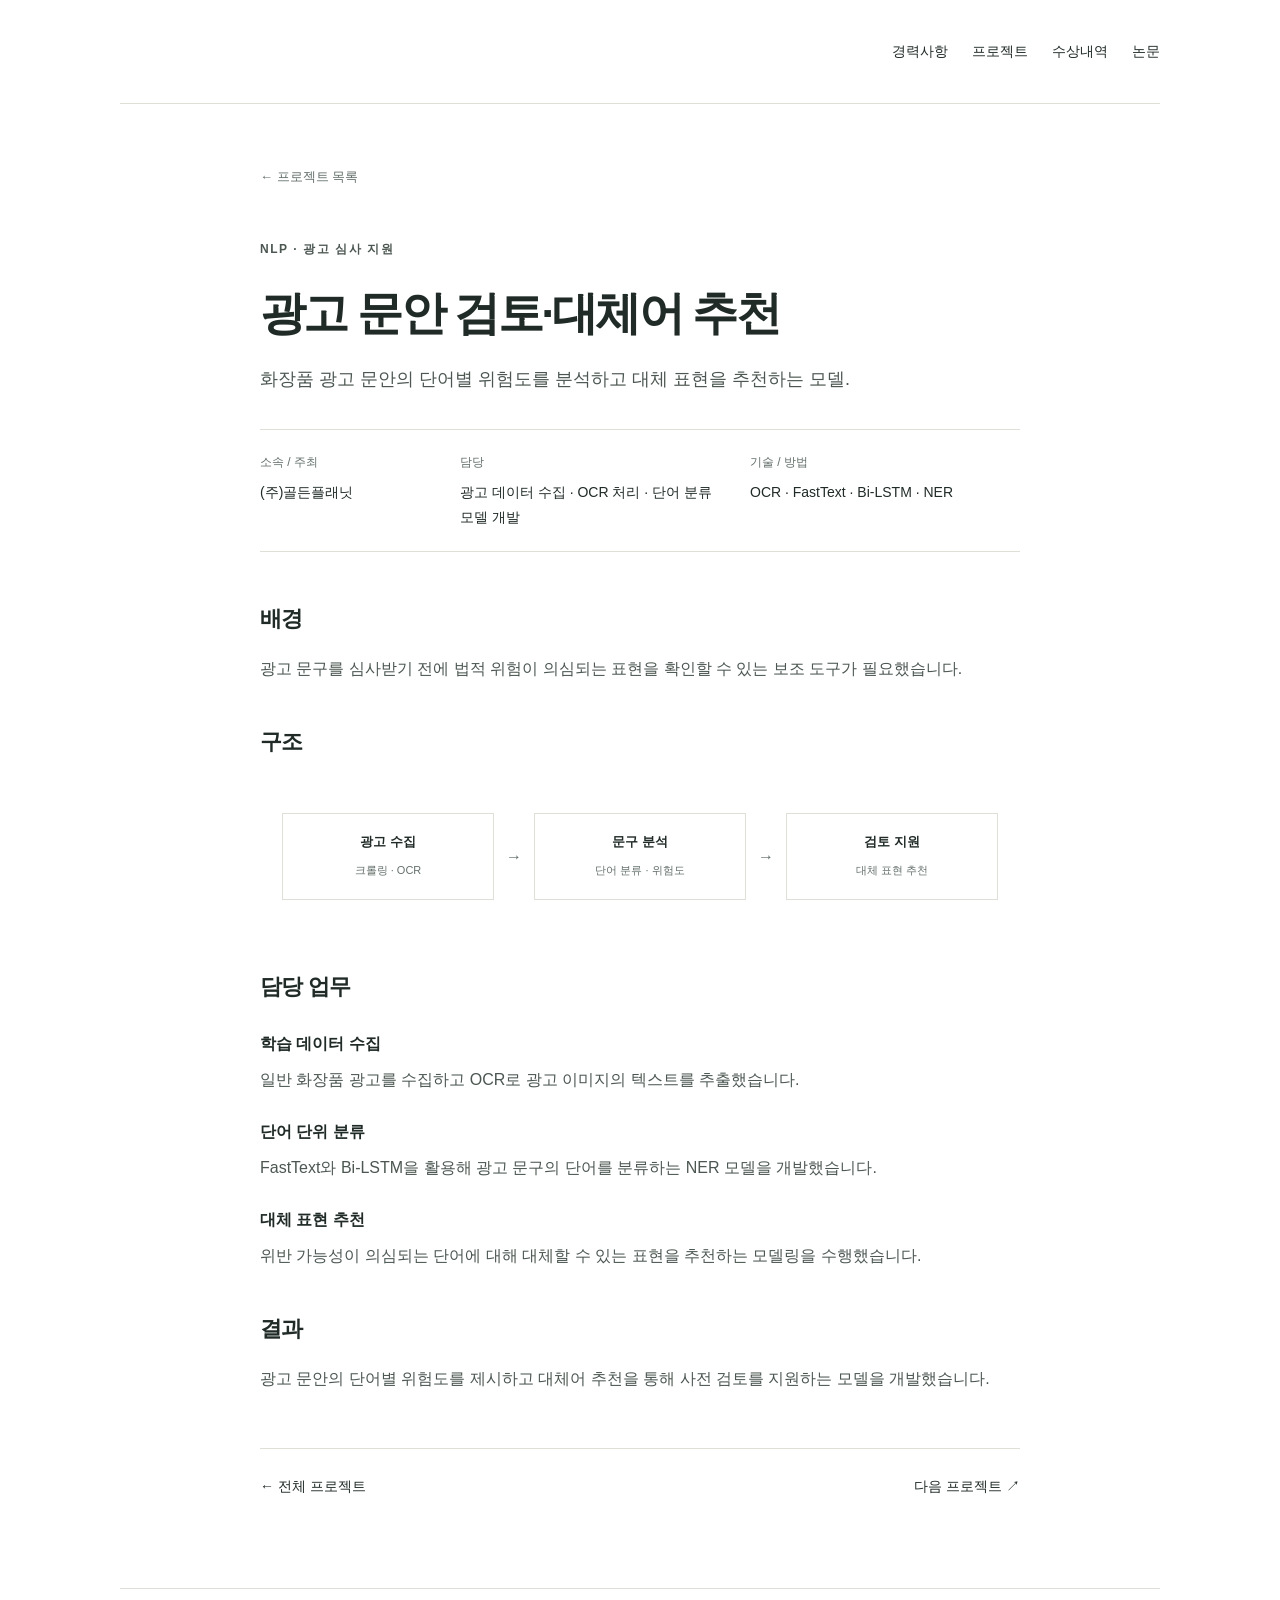
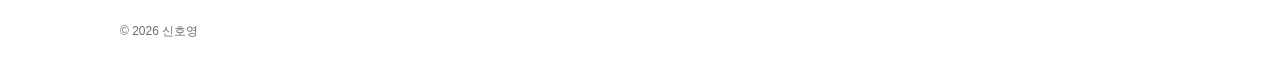
==== project-ad-review.html @ 0d4ade18 "Use pure white surfaces and refresh styles: project-ad-review.html" ====
<!doctype html><html lang="ko"><head><meta charset="utf-8"><meta name="viewport" content="width=device-width, initial-scale=1"><meta name="description" content="신호영 — 금융 AI 서비스, LLM·RAG·AI Agent 프로젝트"><title>광고 문안 검토·대체어 추천 — 신호영</title><link rel="stylesheet" href="style.css?v=20261018-white-1"><link rel="icon" href="favicon.svg" type="image/svg+xml"></head><body><a class="skip" href="#main">본문으로</a><div class="wrap"><header class="site-header site-header-main"><nav aria-label="주요 메뉴"><a href="./#experience">경력사항</a><a href="./#projects">프로젝트</a><a href="./#awards">수상내역</a><a href="./#papers">논문</a></nav></header><main class="detail" id="main"><a class="back" href="./#projects">← 프로젝트 목록</a><p class="eyebrow">NLP · 광고 심사 지원</p><h1>광고 문안 검토·대체어 추천</h1><p class="detail-lead">화장품 광고 문안의 단어별 위험도를 분석하고 대체 표현을 추천하는 모델.</p><dl class="facts project-facts"><div><dt>소속 / 주최</dt><dd>(주)골든플래닛</dd></div><div><dt>담당</dt><dd>광고 데이터 수집 · OCR 처리 · 단어 분류 모델 개발</dd></div><div><dt>기술 / 방법</dt><dd>OCR · FastText · Bi-LSTM · NER</dd></div></dl><section><h2>배경</h2><p>광고 문구를 심사받기 전에 법적 위험이 의심되는 표현을 확인할 수 있는 보조 도구가 필요했습니다.</p></section><section><h2>구조</h2><div class="architecture" aria-label="처리 흐름"><div><strong>광고 수집</strong><span>크롤링 · OCR</span></div><b aria-hidden="true">→</b><div><strong>문구 분석</strong><span>단어 분류 · 위험도</span></div><b aria-hidden="true">→</b><div><strong>검토 지원</strong><span>대체 표현 추천</span></div></div></section><section><h2>담당 업무</h2><h3>학습 데이터 수집</h3><p>일반 화장품 광고를 수집하고 OCR로 광고 이미지의 텍스트를 추출했습니다.</p><h3>단어 단위 분류</h3><p>FastText와 Bi-LSTM을 활용해 광고 문구의 단어를 분류하는 NER 모델을 개발했습니다.</p><h3>대체 표현 추천</h3><p>위반 가능성이 의심되는 단어에 대해 대체할 수 있는 표현을 추천하는 모델링을 수행했습니다.</p></section><section><h2>결과</h2><p>광고 문안의 단어별 위험도를 제시하고 대체어 추천을 통해 사전 검토를 지원하는 모델을 개발했습니다.</p></section><div class="detail-next"><a href="./#projects">← 전체 프로젝트</a><a href="project-churn.html">다음 프로젝트 ↗</a></div></main><footer class="site-footer"><div>© 2026 신호영</div></footer></div></body></html>
---- style.css ----
@charset "UTF-8";
:root{--paper:#ffffff;--ink:#202b27;--muted:#64706a;--line:#dedfd7;--accent:#315d4c;--soft:#ffffff;--white:#fff; color-scheme:light;scroll-behavior:smooth;scroll-padding-top:32px}
*{box-sizing:border-box}body{margin:0;background:var(--paper);color:var(--ink);font-family:-apple-system,BlinkMacSystemFont,"Apple SD Gothic Neo","Malgun Gothic",sans-serif;font-size:16px;line-height:1.75;word-break:keep-all;-webkit-font-smoothing:antialiased}a{color:inherit;text-decoration:none}a:focus-visible,button:focus-visible,summary:focus-visible{outline:2px solid var(--accent);outline-offset:6px}a:hover{color:var(--accent)}::selection{background:#dce8dd}button{font:inherit}.wrap{width:min(1040px,calc(100% - 96px));margin:auto}.skip{position:absolute;top:-100px;left:16px;background:var(--ink);color:var(--white);padding:8px 16px;z-index:5}.skip:focus{top:12px}.site-header{display:flex;align-items:center;justify-content:space-between;gap:24px;min-height:104px;border-bottom:1px solid var(--line)}.wordmark{font-weight:650;letter-spacing:-.04em;font-size:20px}.site-header nav{display:flex;align-items:center;gap:30px;font-size:14px}.site-header .resume-link{border:1px solid var(--line);padding:5px 15px;border-radius:2px}.hero{padding:106px 0 92px;display:grid;grid-template-columns:1fr 265px;gap:70px;align-items:end}.eyebrow{margin:0 0 22px;color:var(--accent);font-size:12px;letter-spacing:.13em;text-transform:uppercase;font-weight:600}.hero h1{font-size:clamp(48px,6.4vw,76px);line-height:1.16;letter-spacing:-.055em;font-weight:500;margin:0 0 30px}.hero h1 span{display:block;color:var(--muted);font-size:.7em;letter-spacing:-.045em;margin-top:9px}.hero .intro{font-size:18px;line-height:1.9;color:#4c5751;margin:0;max-width:590px}.hero-aside{border-top:1px solid var(--ink);padding-top:19px;padding-bottom:4px}.hero-aside p{font-size:13px;color:var(--muted);margin:0 0 14px}.hero-aside ul{list-style:none;padding:0;margin:0;font-size:15px}.hero-aside li+li{margin-top:7px}.arrow{display:inline-block;margin-left:8px;transition:transform .2s}a:hover .arrow{transform:translate(3px,-2px)}.text-link{display:inline-flex;align-items:center;gap:4px;font-size:14px;border-bottom:1px solid var(--ink);padding-bottom:3px;margin-top:28px}.section{border-top:1px solid var(--line);padding:58px 0 64px}.section-head{display:flex;justify-content:space-between;gap:24px;align-items:baseline;margin-bottom:32px}.section h2{font-weight:600;font-size:25px;letter-spacing:-.04em;margin:0}.section-head>span{font-size:12px;letter-spacing:.06em;color:var(--muted)}.about{display:grid;grid-template-columns:230px 1fr;gap:45px}.about-copy p{margin:0;color:#4c5751;max-width:690px}.about-copy p+p{margin-top:15px}.project{display:grid;grid-template-columns:260px 1fr;gap:44px;align-items:center;padding:32px 0;border-top:1px solid var(--line)}.project:first-of-type{padding-top:0;border-top:0}.project:last-child{padding-bottom:0}.project-art{aspect-ratio:1.5;background:var(--soft);padding:28px;display:flex;flex-direction:column;justify-content:center;overflow:hidden;border:1px solid #e5e7eb}.art-doc{background:#ffffff}.art-agent{background:#ffffff}.art-vision{background:#ffffff}.art-small{font-size:10px;letter-spacing:.12em;color:#617165;margin:0 0 15px}.document{background:#ffffff;width:78%;padding:15px 17px;border:1px solid #d3d8cf;border-radius:2px;transform:rotate(-4deg)}.document strong{font-size:11px;font-weight:600}.doc-line{height:3px;background:#dce1d7;margin-top:10px}.doc-line.short{width:65%}.answer{align-self:flex-end;background:var(--accent);color:#fff;padding:8px 12px;font-size:11px;margin-top:-9px;z-index:1;border-radius:2px}.agent-flow{display:flex;align-items:center;gap:8px;font-size:11px}.agent-node{background:#ffffff;border:1px solid #bfcdbf;padding:10px 8px;text-align:center;flex:1}.agent-node.dark{background:var(--accent);color:white;border-color:var(--accent)}.agent-line{width:13px;height:1px;background:#77927a;flex-shrink:0}.art-caption{font-size:11px;color:#617165;margin:18px 0 0}.art-vision{padding:20px}.vision-grid{display:grid;grid-template-columns:repeat(5,1fr);gap:5px;max-width:120px;margin:auto;width:100%}.vision-grid span{aspect-ratio:1;background:#c9bca7}.vision-grid span:nth-child(3n){background:#a8b29e}.vision-grid span:nth-child(7),.vision-grid span:nth-child(8),.vision-grid span:nth-child(12),.vision-grid span:nth-child(13){background:#5c7867}.project-meta{color:var(--muted);font-size:12px;letter-spacing:.02em;margin:0 0 10px}.project h3{margin:0 0 12px;font-size:24px;font-weight:600;letter-spacing:-.04em}.project p.summary{margin:0;color:#57615b;font-size:15px;max-width:575px}.stack{font-size:12px;color:var(--muted);margin:17px 0 0;display:flex;flex-wrap:wrap;gap:7px 16px}.project .text-link{margin-top:18px}.rows{display:grid;grid-template-columns:230px 1fr;gap:45px}.timeline-item{display:grid;grid-template-columns:125px 1fr;gap:22px;padding:23px 0;border-bottom:1px solid var(--line)}.timeline-item:first-child{padding-top:0}.timeline-item:last-child{border-bottom:0;padding-bottom:0}.date{font-size:13px;color:var(--muted);font-variant-numeric:tabular-nums}.timeline-item h3{font-size:17px;margin:0 0 5px;font-weight:600;letter-spacing:-.02em}.timeline-item p{font-size:14px;color:var(--muted);margin:0}.skills{display:grid;grid-template-columns:repeat(3,1fr);gap:28px}.skills h3{font-size:13px;color:var(--muted);font-weight:400;margin:0 0 10px}.skills p{font-size:15px;margin:0}.site-footer{border-top:1px solid var(--line);padding:32px 0 36px;display:flex;justify-content:space-between;align-items:center;gap:24px;color:var(--muted);font-size:12px}.footer-links{display:flex;gap:24px}.sample-note{font-size:11px;color:#727a73;margin-left:12px}.detail{max-width:760px;margin:0 auto;padding:58px 0 90px}.back{font-size:13px;color:var(--muted);display:inline-block;margin-bottom:50px}.detail h1{font-size:clamp(32px,5vw,46px);font-weight:600;line-height:1.35;letter-spacing:-.055em;margin:0 0 20px}.detail-lead{font-size:18px;color:var(--muted);margin:0 0 34px;max-width:650px}.facts{display:grid;grid-template-columns:repeat(3,1fr);gap:20px;border-top:1px solid var(--line);border-bottom:1px solid var(--line);padding:22px 0;margin:32px 0 48px}.facts dt{font-size:12px;color:var(--muted);margin-bottom:7px}.facts dd{font-size:14px;margin:0}.detail section{margin:40px 0}.detail h2{font-size:22px;letter-spacing:-.03em;font-weight:600;margin:0 0 16px}.detail h3{font-size:16px;margin:24px 0 8px}.detail p,.detail li{color:#4c5751}.detail section p{margin:0 0 15px}.detail ul{padding-left:20px}.architecture{display:flex;align-items:stretch;gap:12px;background:var(--soft);padding:28px 22px;margin:24px 0}.architecture div{flex:1;background:var(--paper);padding:17px 9px;text-align:center;border:1px solid var(--line);font-size:13px}.architecture div strong{display:block;font-weight:600;margin-bottom:5px}.architecture div span{font-size:11px;color:var(--muted)}.architecture b{font-weight:400;align-self:center;color:var(--muted)}.detail-next{display:flex;justify-content:space-between;border-top:1px solid var(--line);padding-top:25px;margin-top:55px;font-size:14px}.resume-title{display:flex;justify-content:space-between;align-items:start}.print-button{border:1px solid var(--line);background:transparent;color:var(--ink);padding:7px 15px;border-radius:2px;font-size:13px}.print-button:hover{background:var(--soft)}.resume-summary{margin-top:12px}.resume .timeline-item{grid-template-columns:130px 1fr}.resume .sample-note{margin-left:0}.resume .skills{margin-top:15px}
@media(min-width:1400px){.hero{padding-top:118px;padding-bottom:108px}}
@media(max-width:800px){.wrap{width:calc(100% - 48px)}.site-header{min-height:85px}.site-header nav{gap:20px}.hero{padding:70px 0;grid-template-columns:1fr;gap:40px}.hero-aside{max-width:100%;border-top:0;border-left:2px solid var(--line);padding:0 0 0 20px}.hero-aside ul{display:flex;flex-wrap:wrap;gap:7px 22px}.hero-aside li+li{margin-top:0}.hero-aside p{margin-bottom:6px}.about,.rows{grid-template-columns:1fr;gap:25px}.project{grid-template-columns:210px 1fr;gap:28px}.project-art{padding:20px}.project h3{font-size:21px}.section{padding:43px 0}.detail{padding-top:35px}.back{margin-bottom:36px}}
@media(max-width:560px){.wrap{width:calc(100% - 40px)}.site-header{min-height:76px;gap:12px}.wordmark{font-size:18px}.site-header nav{gap:16px;font-size:12px}.site-header .resume-link{padding:3px 8px}.site-header nav .nav-about{display:none}.hero{padding:57px 0 52px;gap:32px}.hero h1{font-size:51px;margin-bottom:24px}.hero .intro{font-size:16px}.eyebrow{font-size:10px;margin-bottom:20px}.hero-aside ul{font-size:13px;gap:6px 16px}.section-head{margin-bottom:25px}.section h2{font-size:23px}.about-copy p{font-size:15px}.project{grid-template-columns:1fr;gap:23px;padding:30px 0}.project-art{aspect-ratio:1.85;padding:28px 37px}.document{width:65%;max-width:220px}.agent-flow{max-width:300px;width:100%;margin:auto}.art-caption{margin-top:14px}.project h3{font-size:23px}.project .text-link{margin-top:14px}.timeline-item{grid-template-columns:1fr;gap:5px;padding:21px 0}.skills{grid-template-columns:1fr;gap:24px}.skills h3{margin-bottom:5px}.site-footer{align-items:start;gap:16px;flex-direction:column;padding:25px 0}.footer-links{gap:22px}.facts{gap:15px;grid-template-columns:1fr 1fr}.facts>div:last-child{grid-column:1 / -1}.architecture{flex-direction:column;padding:20px;gap:8px}.architecture b{transform:rotate(90deg)}.architecture div{padding:12px}.detail h1{font-size:33px}.detail-lead{font-size:16px}.resume .timeline-item{grid-template-columns:1fr}.resume-title{gap:16px}.print-button{white-space:nowrap}}
@media(prefers-reduced-motion:reduce){:root{scroll-behavior:auto}*{transition:none!important}}
@media print{body{background:white;font-size:11pt}.wrap{width:100%}.site-header,.site-footer,.back,.print-button,.detail-next,.skip{display:none}.detail{max-width:none;padding:0}.detail h1{font-size:30pt}.detail section{break-inside:avoid;margin:25px 0}.detail h2{font-size:16pt}.facts{margin:20px 0}.detail a{text-decoration:none}.sample-note{color:#555}}

.site-header-main{justify-content:flex-end}.site-header-main nav{gap:24px}.hero h1{margin-bottom:0}
@media(max-width:560px){.site-header-main nav{gap:12px}.site-header-main{min-height:76px}.hero h1{margin-bottom:0}}
.other-projects{margin-top:48px;padding-top:30px;border-top:1px solid var(--line)}.other-projects>h3{font-size:17px;font-weight:600;letter-spacing:-.02em;margin:0 0 22px}.compact-projects{display:grid;grid-template-columns:1fr 1fr;gap:0 34px}.compact-project{display:flex;align-items:center;justify-content:space-between;gap:16px;padding:20px 0;border-bottom:1px solid var(--line)}.compact-project strong{font-size:15px;font-weight:500;display:block}.compact-description{display:block;margin-top:5px;color:var(--muted);font-size:12px}.compact-project>span:last-child{color:var(--accent)}.position{margin-bottom:9px!important}.award-result{color:var(--accent)!important;font-weight:500}.project-facts{grid-template-columns:1fr 1.5fr 1.5fr}.resume .timeline-item ul{font-size:14px;margin:12px 0 0}.resume .timeline-item li+li{margin-top:7px}.resume-summary{margin-bottom:36px}.resume .skills{grid-template-columns:1fr 1fr 1fr}
@media(max-width:640px){.compact-projects{grid-template-columns:1fr}.project-facts{grid-template-columns:1fr}.project-facts>div:last-child{grid-column:auto}.compact-project{padding:17px 0}.other-projects{margin-top:34px}.resume .skills{grid-template-columns:1fr}.site-header-main nav{gap:12px;font-size:12px}.site-header-main .resume-link{padding:3px 8px}.site-header-main .nav-about{display:none}}
@media print{.resume .timeline-item{break-inside:avoid}.resume section{break-inside:auto}.resume h2{break-after:avoid}.resume .skills{grid-template-columns:repeat(3,1fr)}.resume li{font-size:10pt}}
.career-heading{display:flex;align-items:baseline;flex-wrap:wrap;gap:6px 24px;margin-bottom:15px}.career-heading h3{margin:0}.career-heading .position{margin:0!important}.career-summary{margin-bottom:16px!important}.career-summary strong,.career-points strong{color:var(--ink);font-weight:600}.career-points{margin:0;padding-left:18px;color:var(--muted);font-size:14px}.career-points li+li{margin-top:12px}.career-item{padding-top:30px;padding-bottom:30px}.hero h1{font-size:clamp(34px,4.1vw,54px)}
@media(max-width:560px){.hero h1{font-size:34px}.career-heading{gap:6px 18px}.career-points{padding-left:17px}.career-item{padding:25px 0}}
html,body{background:#fff}.hero h1 .name-label{display:flex;flex-wrap:wrap;align-items:baseline;gap:0 20px;color:var(--ink);font-size:inherit;letter-spacing:inherit;margin:0}.hero h1 .name-ko,.hero h1 .name-en,.hero h1 .name-separator{display:inline;color:inherit;font-size:inherit;letter-spacing:inherit;margin:0}.hero h1 .name-separator{font-size:.7em;font-weight:400;color:var(--muted)}.hero h1 .role-label{margin-top:16px}.hero-aside li{font-size:14px}.career-section .section-head{margin-bottom:12px}.career-total{margin:0;font-size:14px;color:var(--muted)}.career-total strong{color:var(--ink);font-size:18px;font-weight:600;margin-left:9px}.career-list>.career-item{grid-template-columns:230px minmax(0,1fr);gap:45px;padding:34px 0}.career-period{padding-top:1px}.career-period .date{white-space:nowrap}.tenure{margin-left:6px;color:var(--ink)}.career-heading{margin-bottom:17px}.career-heading h3{font-weight:650}.career-summary{font-size:15px!important;line-height:1.9!important;color:#414d46!important;margin-bottom:25px!important}.career-points{list-style:none;margin:0;padding:0;font-size:14px;line-height:1.85}.career-points li{display:grid;grid-template-columns:145px minmax(0,1fr);gap:20px}.career-points li+li{margin-top:19px}.career-point-title{font-weight:600;color:var(--ink)}.career-points li>span strong{font-weight:500;color:#414d46}.project{grid-template-columns:260px minmax(0,1fr);align-items:start;gap:44px;padding:38px 0}.project h3{font-size:23px;margin-bottom:12px}.project .stack{margin:0 0 18px;color:var(--accent);font-size:12px;font-weight:500;gap:6px 16px}.project p.summary{max-width:none;line-height:1.9;color:#4c5751}.project-art{margin-top:3px}.compact-project{align-items:start;gap:20px;padding:26px 0}.compact-title{font-size:17px!important;line-height:1.6;font-weight:600!important}.compact-project .stack{margin:11px 0 13px;color:var(--accent);font-size:11px;font-weight:500;gap:5px 12px}.compact-description{font-size:14px;line-height:1.85;margin:0;color:#5b655f}.compact-arrow{padding-top:3px}.compact-body{min-width:0}
@media(max-width:800px){.career-list>.career-item{grid-template-columns:1fr;gap:13px}.career-points li{grid-template-columns:140px minmax(0,1fr);gap:18px}.project{grid-template-columns:210px minmax(0,1fr);gap:28px}.project h3{font-size:21px}}
@media(max-width:560px){.hero h1 .name-label{gap:0 14px}.hero h1{font-size:32px}.hero-aside li{font-size:13px}.career-total{font-size:12px}.career-total strong{font-size:16px;margin-left:5px}.career-list>.career-item{gap:12px;padding:28px 0}.career-heading{gap:5px 18px;margin-bottom:16px}.career-summary{font-size:14px!important;margin-bottom:22px!important}.career-points li{grid-template-columns:1fr;gap:7px}.career-points li>span{padding-left:13px;border-left:1px solid var(--line)}.career-points li+li{margin-top:22px}.career-period .date{font-size:12px}.tenure{margin-left:3px}.project{grid-template-columns:1fr;gap:23px;padding:30px 0}.project h3{font-size:21px;line-height:1.6}.project .stack{margin-bottom:15px}.compact-title{font-size:16px!important}.compact-project .stack{font-size:12px}.compact-project{padding:23px 0}}
.hero h1 .name-ko{letter-spacing:.14em}.hero h1 .name-en{font-size:.74em;letter-spacing:-.025em}.hero-aside{border:0;padding:0}.hero-aside>p{margin:0 0 13px}.hero-aside>ul{border-top:1px solid var(--ink);padding-top:16px}.career-period .tenure{display:block;margin:5px 0 0}.career-list>.career-item{grid-template-columns:185px minmax(0,1fr);gap:26px}.career-heading h3{font-size:21px;font-weight:650}.career-heading .position{font-size:16px}.project h3 a{display:flex;flex-wrap:wrap;align-items:baseline;column-gap:16px;row-gap:4px}.project-company{font-size:15px;font-weight:400;color:var(--muted)}.project-title-separator{font-size:12px;font-weight:400;color:var(--muted)}.project-title-text{font-size:inherit;font-weight:600}.art-flow{padding:20px}.art-flow .art-small{margin-bottom:10px;letter-spacing:.06em}.mini-flow{display:grid;gap:6px}.mini-flow>div{display:flex;justify-content:space-between;align-items:baseline;gap:8px;background:#ffffff;border:1px solid #d3d8cf;padding:3px 8px}.mini-flow strong{font-size:11px;font-weight:500;color:var(--ink)}.mini-flow span{font-size:10px;color:var(--muted)}
@media(max-width:800px){.hero-aside{border:0;padding:0}.career-list>.career-item{grid-template-columns:1fr;gap:14px}.project h3 a{column-gap:14px}}
@media(max-width:560px){.career-list>.career-item{gap:13px}.career-heading h3{font-size:20px}.career-heading .position{font-size:15px}.career-heading{gap:5px 14px}.project h3 a{column-gap:13px}.project-company{font-size:14px}.art-flow{padding:25px 30px}.mini-flow{gap:8px}.mini-flow>div{padding:5px 10px}.mini-flow strong{font-size:12px}.mini-flow span{font-size:11px}}

html,body,.wrap,main,.site-header,.hero,.section,.site-footer,.project-art,.document,.mini-flow>div,.architecture,.architecture>div{background-color:#ffffff}
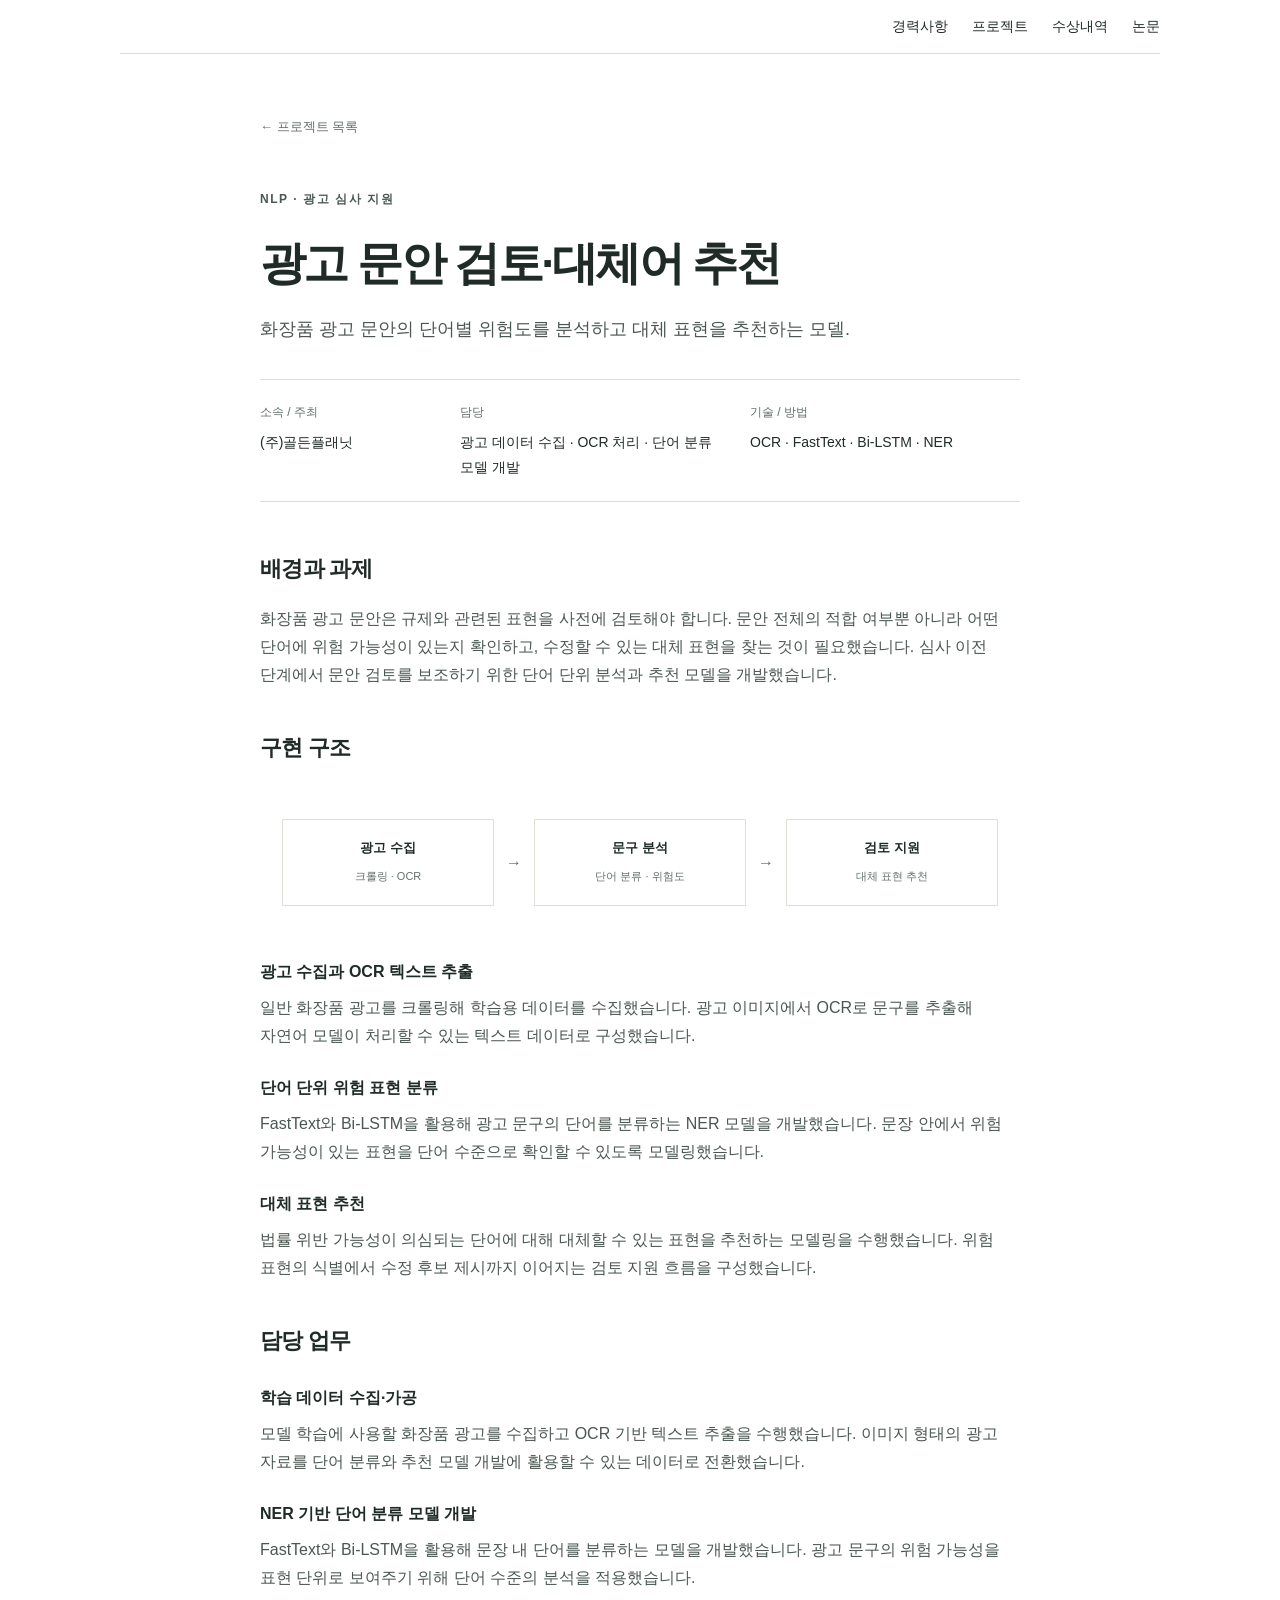
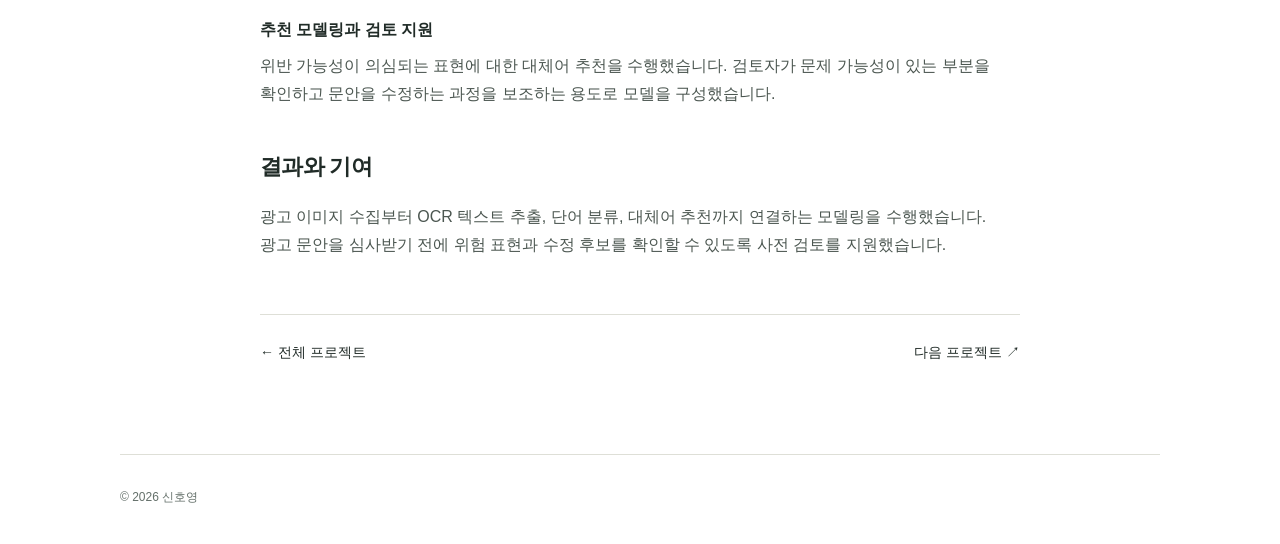
==== commit 906810fe: "Expand background, implementation, responsibilities and outcomes: project-ad-review.html" ====
--- a/project-ad-review.html
+++ b/project-ad-review.html
@@ -1 +1 @@
-<!doctype html><html lang="ko"><head><meta charset="utf-8"><meta name="viewport" content="width=device-width, initial-scale=1"><meta name="description" content="신호영 — 금융 AI 서비스, LLM·RAG·AI Agent 프로젝트"><title>광고 문안 검토·대체어 추천 — 신호영</title><link rel="stylesheet" href="style.css?v=20261018-white-1"><link rel="icon" href="favicon.svg" type="image/svg+xml"></head><body><a class="skip" href="#main">본문으로</a><div class="wrap"><header class="site-header site-header-main"><nav aria-label="주요 메뉴"><a href="./#experience">경력사항</a><a href="./#projects">프로젝트</a><a href="./#awards">수상내역</a><a href="./#papers">논문</a></nav></header><main class="detail" id="main"><a class="back" href="./#projects">← 프로젝트 목록</a><p class="eyebrow">NLP · 광고 심사 지원</p><h1>광고 문안 검토·대체어 추천</h1><p class="detail-lead">화장품 광고 문안의 단어별 위험도를 분석하고 대체 표현을 추천하는 모델.</p><dl class="facts project-facts"><div><dt>소속 / 주최</dt><dd>(주)골든플래닛</dd></div><div><dt>담당</dt><dd>광고 데이터 수집 · OCR 처리 · 단어 분류 모델 개발</dd></div><div><dt>기술 / 방법</dt><dd>OCR · FastText · Bi-LSTM · NER</dd></div></dl><section><h2>배경</h2><p>광고 문구를 심사받기 전에 법적 위험이 의심되는 표현을 확인할 수 있는 보조 도구가 필요했습니다.</p></section><section><h2>구조</h2><div class="architecture" aria-label="처리 흐름"><div><strong>광고 수집</strong><span>크롤링 · OCR</span></div><b aria-hidden="true">→</b><div><strong>문구 분석</strong><span>단어 분류 · 위험도</span></div><b aria-hidden="true">→</b><div><strong>검토 지원</strong><span>대체 표현 추천</span></div></div></section><section><h2>담당 업무</h2><h3>학습 데이터 수집</h3><p>일반 화장품 광고를 수집하고 OCR로 광고 이미지의 텍스트를 추출했습니다.</p><h3>단어 단위 분류</h3><p>FastText와 Bi-LSTM을 활용해 광고 문구의 단어를 분류하는 NER 모델을 개발했습니다.</p><h3>대체 표현 추천</h3><p>위반 가능성이 의심되는 단어에 대해 대체할 수 있는 표현을 추천하는 모델링을 수행했습니다.</p></section><section><h2>결과</h2><p>광고 문안의 단어별 위험도를 제시하고 대체어 추천을 통해 사전 검토를 지원하는 모델을 개발했습니다.</p></section><div class="detail-next"><a href="./#projects">← 전체 프로젝트</a><a href="project-churn.html">다음 프로젝트 ↗</a></div></main><footer class="site-footer"><div>© 2026 신호영</div></footer></div></body></html>
+<!doctype html><html lang="ko"><head><meta charset="utf-8"><meta name="viewport" content="width=device-width, initial-scale=1"><meta name="description" content="신호영 — 금융 AI 서비스, LLM·RAG·AI Agent 프로젝트"><title>광고 문안 검토·대체어 추천 — 신호영</title><link rel="stylesheet" href="style.css?v=20261018-white-1"><link rel="icon" href="favicon.svg" type="image/svg+xml"></head><body><a class="skip" href="#main">본문으로</a><div class="wrap"><header class="site-header site-header-main"><nav aria-label="주요 메뉴"><a href="./#experience">경력사항</a><a href="./#projects">프로젝트</a><a href="./#awards">수상내역</a><a href="./#papers">논문</a></nav></header><main class="detail" id="main"><a class="back" href="./#projects">← 프로젝트 목록</a><p class="eyebrow">NLP · 광고 심사 지원</p><h1>광고 문안 검토·대체어 추천</h1><p class="detail-lead">화장품 광고 문안의 단어별 위험도를 분석하고 대체 표현을 추천하는 모델.</p><dl class="facts project-facts"><div><dt>소속 / 주최</dt><dd>(주)골든플래닛</dd></div><div><dt>담당</dt><dd>광고 데이터 수집 · OCR 처리 · 단어 분류 모델 개발</dd></div><div><dt>기술 / 방법</dt><dd>OCR · FastText · Bi-LSTM · NER</dd></div></dl><section><h2>배경과 과제</h2><p>화장품 광고 문안은 규제와 관련된 표현을 사전에 검토해야 합니다. 문안 전체의 적합 여부뿐 아니라 어떤 단어에 위험 가능성이 있는지 확인하고, 수정할 수 있는 대체 표현을 찾는 것이 필요했습니다. 심사 이전 단계에서 문안 검토를 보조하기 위한 단어 단위 분석과 추천 모델을 개발했습니다.</p></section><section><h2>구현 구조</h2><div class="architecture" aria-label="처리 흐름"><div><strong>광고 수집</strong><span>크롤링 · OCR</span></div><b aria-hidden="true">→</b><div><strong>문구 분석</strong><span>단어 분류 · 위험도</span></div><b aria-hidden="true">→</b><div><strong>검토 지원</strong><span>대체 표현 추천</span></div></div><h3>광고 수집과 OCR 텍스트 추출</h3><p>일반 화장품 광고를 크롤링해 학습용 데이터를 수집했습니다. 광고 이미지에서 OCR로 문구를 추출해 자연어 모델이 처리할 수 있는 텍스트 데이터로 구성했습니다.</p><h3>단어 단위 위험 표현 분류</h3><p>FastText와 Bi-LSTM을 활용해 광고 문구의 단어를 분류하는 NER 모델을 개발했습니다. 문장 안에서 위험 가능성이 있는 표현을 단어 수준으로 확인할 수 있도록 모델링했습니다.</p><h3>대체 표현 추천</h3><p>법률 위반 가능성이 의심되는 단어에 대해 대체할 수 있는 표현을 추천하는 모델링을 수행했습니다. 위험 표현의 식별에서 수정 후보 제시까지 이어지는 검토 지원 흐름을 구성했습니다.</p></section><section><h2>담당 업무</h2><h3>학습 데이터 수집·가공</h3><p>모델 학습에 사용할 화장품 광고를 수집하고 OCR 기반 텍스트 추출을 수행했습니다. 이미지 형태의 광고 자료를 단어 분류와 추천 모델 개발에 활용할 수 있는 데이터로 전환했습니다.</p><h3>NER 기반 단어 분류 모델 개발</h3><p>FastText와 Bi-LSTM을 활용해 문장 내 단어를 분류하는 모델을 개발했습니다. 광고 문구의 위험 가능성을 표현 단위로 보여주기 위해 단어 수준의 분석을 적용했습니다.</p><h3>추천 모델링과 검토 지원</h3><p>위반 가능성이 의심되는 표현에 대한 대체어 추천을 수행했습니다. 검토자가 문제 가능성이 있는 부분을 확인하고 문안을 수정하는 과정을 보조하는 용도로 모델을 구성했습니다.</p></section><section><h2>결과와 기여</h2><p>광고 이미지 수집부터 OCR 텍스트 추출, 단어 분류, 대체어 추천까지 연결하는 모델링을 수행했습니다. 광고 문안을 심사받기 전에 위험 표현과 수정 후보를 확인할 수 있도록 사전 검토를 지원했습니다.</p></section><div class="detail-next"><a href="./#projects">← 전체 프로젝트</a><a href="project-churn.html">다음 프로젝트 ↗</a></div></main><footer class="site-footer"><div>© 2026 신호영</div></footer></div></body></html>
--- a/style.css
+++ b/style.css
@@ -22,3 +22,14 @@
 @media(max-width:560px){.career-list>.career-item{gap:13px}.career-heading h3{font-size:20px}.career-heading .position{font-size:15px}.career-heading{gap:5px 14px}.project h3 a{column-gap:13px}.project-company{font-size:14px}.art-flow{padding:25px 30px}.mini-flow{gap:8px}.mini-flow>div{padding:5px 10px}.mini-flow strong{font-size:12px}.mini-flow span{font-size:11px}}
 
 html,body,.wrap,main,.site-header,.hero,.section,.site-footer,.project-art,.document,.mini-flow>div,.architecture,.architecture>div{background-color:#ffffff}
+
+/* Compact masthead and linked project previews. */
+.site-header-main{min-height:84px}.hero{padding:62px 0 58px;align-items:center}.section h2,.detail h2{font-weight:750}.project-thumbnail{display:block;min-width:0}.project-thumbnail .project-art{transition:border-color .2s}.project-thumbnail:hover .project-art{border-color:var(--accent)}.project-title-link{display:inline-flex;align-items:baseline;gap:9px;max-width:100%}.project-title-text{text-decoration:underline;text-decoration-thickness:1px;text-underline-offset:5px}.project-title-link .arrow{font-size:18px;font-weight:400;flex-shrink:0;margin-left:0}.project .stack{font-weight:400}.project p.summary{font-weight:400}.project h3 a{row-gap:6px}
+@media(min-width:1400px){.hero{padding:70px 0 64px}}
+@media(max-width:800px){.hero{padding:46px 0;gap:28px}.site-header-main{min-height:72px}}
+@media(max-width:560px){.hero{padding:36px 0 38px;gap:26px}.site-header-main{min-height:64px}.project-title-link{gap:7px}.project-title-link .arrow{font-size:16px}}
+
+/* Navigation height and career hierarchy. */
+.site-header-main{min-height:54px}.career-heading{width:100%;border-bottom:1px solid #000;padding-bottom:10px;margin-bottom:20px}.career-summary,.career-points{margin-left:28px!important}
+@media(max-width:800px){.site-header-main{min-height:50px}}
+@media(max-width:560px){.site-header-main{min-height:48px}.career-heading{padding-bottom:9px;margin-bottom:18px}.career-summary,.career-points{margin-left:16px!important}}
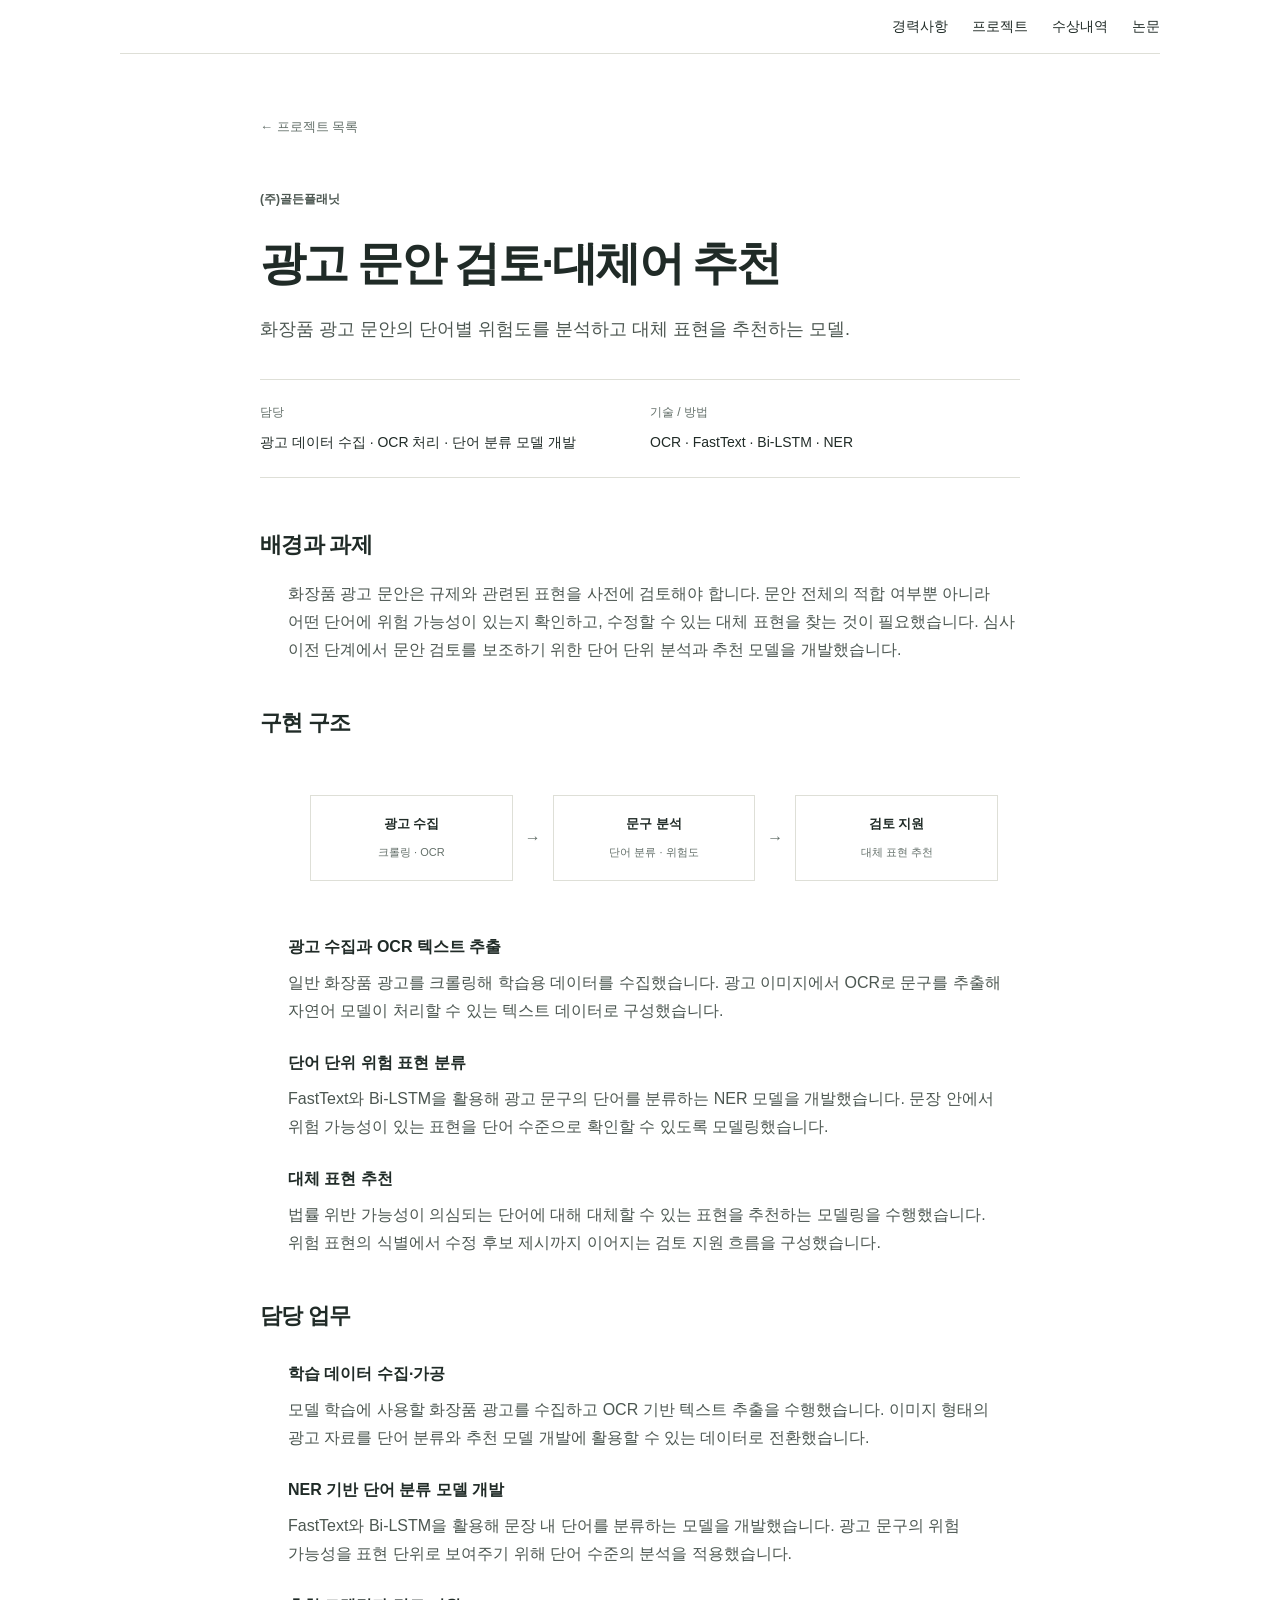
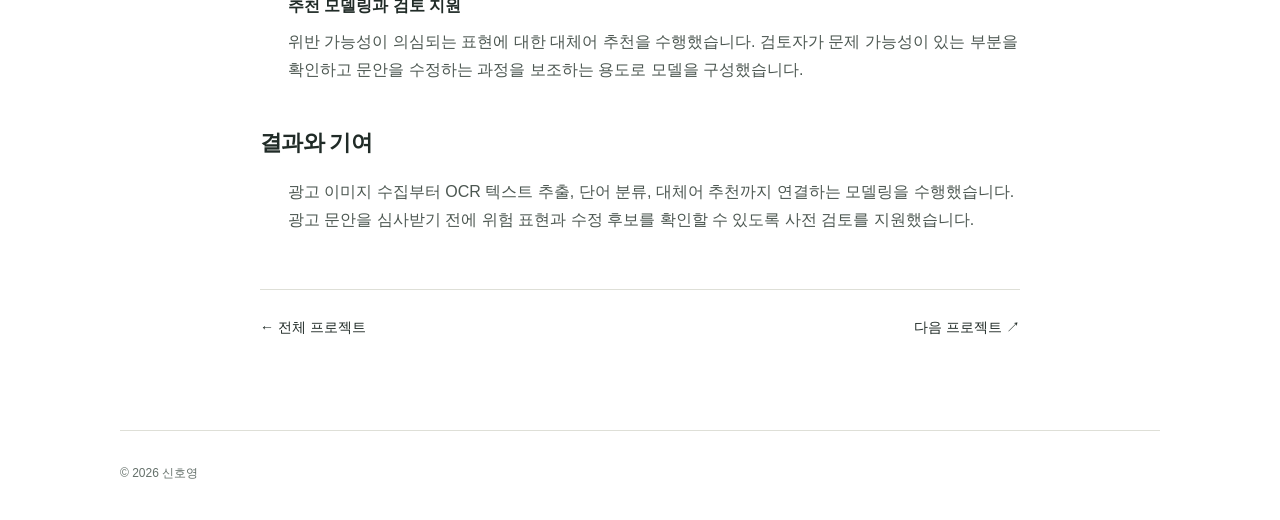
==== commit fdc414ca: "Show organization above project title and indent section content: project-ad-review.html" ====
--- a/project-ad-review.html
+++ b/project-ad-review.html
@@ -1 +1 @@
-<!doctype html><html lang="ko"><head><meta charset="utf-8"><meta name="viewport" content="width=device-width, initial-scale=1"><meta name="description" content="신호영 — 금융 AI 서비스, LLM·RAG·AI Agent 프로젝트"><title>광고 문안 검토·대체어 추천 — 신호영</title><link rel="stylesheet" href="style.css?v=20261018-white-1"><link rel="icon" href="favicon.svg" type="image/svg+xml"></head><body><a class="skip" href="#main">본문으로</a><div class="wrap"><header class="site-header site-header-main"><nav aria-label="주요 메뉴"><a href="./#experience">경력사항</a><a href="./#projects">프로젝트</a><a href="./#awards">수상내역</a><a href="./#papers">논문</a></nav></header><main class="detail" id="main"><a class="back" href="./#projects">← 프로젝트 목록</a><p class="eyebrow">NLP · 광고 심사 지원</p><h1>광고 문안 검토·대체어 추천</h1><p class="detail-lead">화장품 광고 문안의 단어별 위험도를 분석하고 대체 표현을 추천하는 모델.</p><dl class="facts project-facts"><div><dt>소속 / 주최</dt><dd>(주)골든플래닛</dd></div><div><dt>담당</dt><dd>광고 데이터 수집 · OCR 처리 · 단어 분류 모델 개발</dd></div><div><dt>기술 / 방법</dt><dd>OCR · FastText · Bi-LSTM · NER</dd></div></dl><section><h2>배경과 과제</h2><p>화장품 광고 문안은 규제와 관련된 표현을 사전에 검토해야 합니다. 문안 전체의 적합 여부뿐 아니라 어떤 단어에 위험 가능성이 있는지 확인하고, 수정할 수 있는 대체 표현을 찾는 것이 필요했습니다. 심사 이전 단계에서 문안 검토를 보조하기 위한 단어 단위 분석과 추천 모델을 개발했습니다.</p></section><section><h2>구현 구조</h2><div class="architecture" aria-label="처리 흐름"><div><strong>광고 수집</strong><span>크롤링 · OCR</span></div><b aria-hidden="true">→</b><div><strong>문구 분석</strong><span>단어 분류 · 위험도</span></div><b aria-hidden="true">→</b><div><strong>검토 지원</strong><span>대체 표현 추천</span></div></div><h3>광고 수집과 OCR 텍스트 추출</h3><p>일반 화장품 광고를 크롤링해 학습용 데이터를 수집했습니다. 광고 이미지에서 OCR로 문구를 추출해 자연어 모델이 처리할 수 있는 텍스트 데이터로 구성했습니다.</p><h3>단어 단위 위험 표현 분류</h3><p>FastText와 Bi-LSTM을 활용해 광고 문구의 단어를 분류하는 NER 모델을 개발했습니다. 문장 안에서 위험 가능성이 있는 표현을 단어 수준으로 확인할 수 있도록 모델링했습니다.</p><h3>대체 표현 추천</h3><p>법률 위반 가능성이 의심되는 단어에 대해 대체할 수 있는 표현을 추천하는 모델링을 수행했습니다. 위험 표현의 식별에서 수정 후보 제시까지 이어지는 검토 지원 흐름을 구성했습니다.</p></section><section><h2>담당 업무</h2><h3>학습 데이터 수집·가공</h3><p>모델 학습에 사용할 화장품 광고를 수집하고 OCR 기반 텍스트 추출을 수행했습니다. 이미지 형태의 광고 자료를 단어 분류와 추천 모델 개발에 활용할 수 있는 데이터로 전환했습니다.</p><h3>NER 기반 단어 분류 모델 개발</h3><p>FastText와 Bi-LSTM을 활용해 문장 내 단어를 분류하는 모델을 개발했습니다. 광고 문구의 위험 가능성을 표현 단위로 보여주기 위해 단어 수준의 분석을 적용했습니다.</p><h3>추천 모델링과 검토 지원</h3><p>위반 가능성이 의심되는 표현에 대한 대체어 추천을 수행했습니다. 검토자가 문제 가능성이 있는 부분을 확인하고 문안을 수정하는 과정을 보조하는 용도로 모델을 구성했습니다.</p></section><section><h2>결과와 기여</h2><p>광고 이미지 수집부터 OCR 텍스트 추출, 단어 분류, 대체어 추천까지 연결하는 모델링을 수행했습니다. 광고 문안을 심사받기 전에 위험 표현과 수정 후보를 확인할 수 있도록 사전 검토를 지원했습니다.</p></section><div class="detail-next"><a href="./#projects">← 전체 프로젝트</a><a href="project-churn.html">다음 프로젝트 ↗</a></div></main><footer class="site-footer"><div>© 2026 신호영</div></footer></div></body></html>
+<!doctype html><html lang="ko"><head><meta charset="utf-8"><meta name="viewport" content="width=device-width, initial-scale=1"><meta name="description" content="신호영 — 금융 AI 서비스, LLM·RAG·AI Agent 프로젝트"><title>광고 문안 검토·대체어 추천 — 신호영</title><link rel="stylesheet" href="style.css?v=20261018-detail-5"><link rel="icon" href="favicon.svg" type="image/svg+xml"></head><body><a class="skip" href="#main">본문으로</a><div class="wrap"><header class="site-header site-header-main"><nav aria-label="주요 메뉴"><a href="./#experience">경력사항</a><a href="./#projects">프로젝트</a><a href="./#awards">수상내역</a><a href="./#papers">논문</a></nav></header><main class="detail project-detail" id="main"><a class="back" href="./#projects">← 프로젝트 목록</a><p class="eyebrow project-organization">(주)골든플래닛</p><h1>광고 문안 검토·대체어 추천</h1><p class="detail-lead">화장품 광고 문안의 단어별 위험도를 분석하고 대체 표현을 추천하는 모델.</p><dl class="facts project-facts"><div><dt>담당</dt><dd>광고 데이터 수집 · OCR 처리 · 단어 분류 모델 개발</dd></div><div><dt>기술 / 방법</dt><dd>OCR · FastText · Bi-LSTM · NER</dd></div></dl><section><h2>배경과 과제</h2><div class="section-content"><p>화장품 광고 문안은 규제와 관련된 표현을 사전에 검토해야 합니다. 문안 전체의 적합 여부뿐 아니라 어떤 단어에 위험 가능성이 있는지 확인하고, 수정할 수 있는 대체 표현을 찾는 것이 필요했습니다. 심사 이전 단계에서 문안 검토를 보조하기 위한 단어 단위 분석과 추천 모델을 개발했습니다.</p></div></section><section><h2>구현 구조</h2><div class="section-content"><div class="architecture" aria-label="처리 흐름"><div><strong>광고 수집</strong><span>크롤링 · OCR</span></div><b aria-hidden="true">→</b><div><strong>문구 분석</strong><span>단어 분류 · 위험도</span></div><b aria-hidden="true">→</b><div><strong>검토 지원</strong><span>대체 표현 추천</span></div></div><h3>광고 수집과 OCR 텍스트 추출</h3><p>일반 화장품 광고를 크롤링해 학습용 데이터를 수집했습니다. 광고 이미지에서 OCR로 문구를 추출해 자연어 모델이 처리할 수 있는 텍스트 데이터로 구성했습니다.</p><h3>단어 단위 위험 표현 분류</h3><p>FastText와 Bi-LSTM을 활용해 광고 문구의 단어를 분류하는 NER 모델을 개발했습니다. 문장 안에서 위험 가능성이 있는 표현을 단어 수준으로 확인할 수 있도록 모델링했습니다.</p><h3>대체 표현 추천</h3><p>법률 위반 가능성이 의심되는 단어에 대해 대체할 수 있는 표현을 추천하는 모델링을 수행했습니다. 위험 표현의 식별에서 수정 후보 제시까지 이어지는 검토 지원 흐름을 구성했습니다.</p></div></section><section><h2>담당 업무</h2><div class="section-content"><h3>학습 데이터 수집·가공</h3><p>모델 학습에 사용할 화장품 광고를 수집하고 OCR 기반 텍스트 추출을 수행했습니다. 이미지 형태의 광고 자료를 단어 분류와 추천 모델 개발에 활용할 수 있는 데이터로 전환했습니다.</p><h3>NER 기반 단어 분류 모델 개발</h3><p>FastText와 Bi-LSTM을 활용해 문장 내 단어를 분류하는 모델을 개발했습니다. 광고 문구의 위험 가능성을 표현 단위로 보여주기 위해 단어 수준의 분석을 적용했습니다.</p><h3>추천 모델링과 검토 지원</h3><p>위반 가능성이 의심되는 표현에 대한 대체어 추천을 수행했습니다. 검토자가 문제 가능성이 있는 부분을 확인하고 문안을 수정하는 과정을 보조하는 용도로 모델을 구성했습니다.</p></div></section><section><h2>결과와 기여</h2><div class="section-content"><p>광고 이미지 수집부터 OCR 텍스트 추출, 단어 분류, 대체어 추천까지 연결하는 모델링을 수행했습니다. 광고 문안을 심사받기 전에 위험 표현과 수정 후보를 확인할 수 있도록 사전 검토를 지원했습니다.</p></div></section><div class="detail-next"><a href="./#projects">← 전체 프로젝트</a><a href="project-churn.html">다음 프로젝트 ↗</a></div></main><footer class="site-footer"><div>© 2026 신호영</div></footer></div></body></html>
--- a/style.css
+++ b/style.css
@@ -33,3 +33,7 @@
 .site-header-main{min-height:54px}.career-heading{width:100%;border-bottom:1px solid #000;padding-bottom:10px;margin-bottom:20px}.career-summary,.career-points{margin-left:28px!important}
 @media(max-width:800px){.site-header-main{min-height:50px}}
 @media(max-width:560px){.site-header-main{min-height:48px}.career-heading{padding-bottom:9px;margin-bottom:18px}.career-summary,.career-points{margin-left:16px!important}}
+
+/* Project detail hierarchy. */
+.project-detail .project-organization{letter-spacing:0;text-transform:none}.project-detail .project-facts{grid-template-columns:1fr 1fr}.project-detail .section-content{margin-left:28px}.project-detail .section-content>:last-child{margin-bottom:0}
+@media(max-width:560px){.project-detail .section-content{margin-left:16px}.project-detail .project-facts{grid-template-columns:1fr}.project-detail .project-facts>div:last-child{grid-column:auto}}
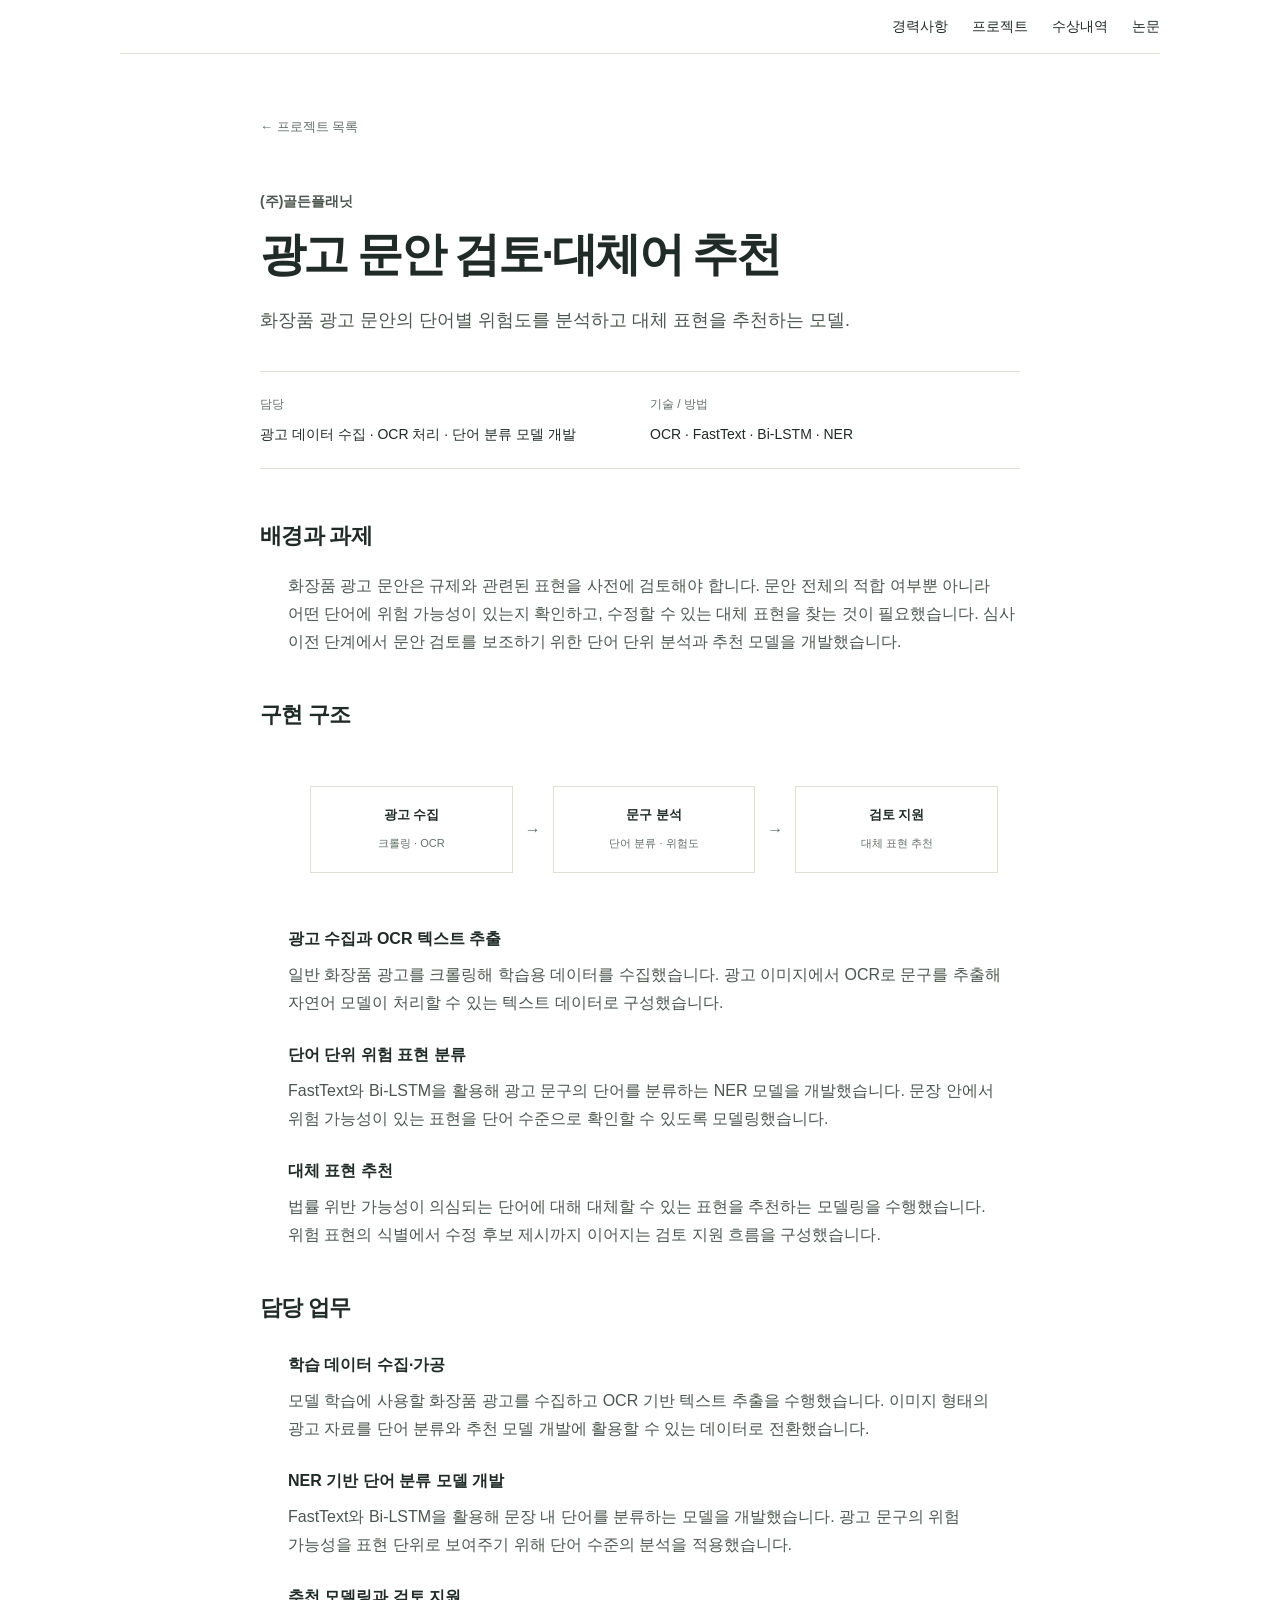
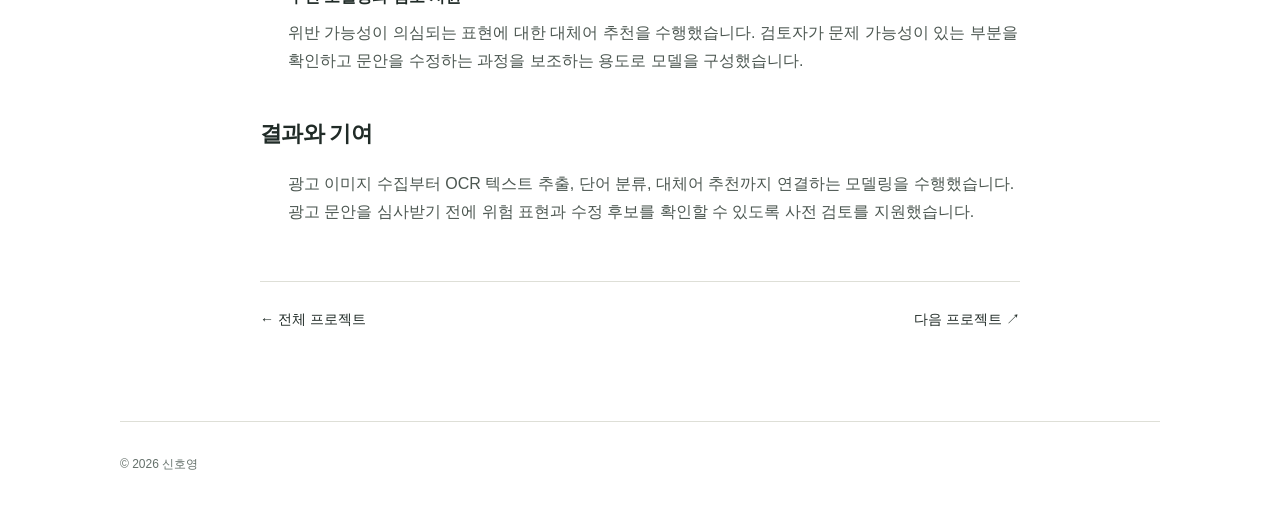
==== commit 7b4589f0: "Show organization above project title and indent section content: project-ad-review.html" ====
--- a/project-ad-review.html
+++ b/project-ad-review.html
@@ -1 +1 @@
-<!doctype html><html lang="ko"><head><meta charset="utf-8"><meta name="viewport" content="width=device-width, initial-scale=1"><meta name="description" content="신호영 — 금융 AI 서비스, LLM·RAG·AI Agent 프로젝트"><title>광고 문안 검토·대체어 추천 — 신호영</title><link rel="stylesheet" href="style.css?v=20261018-detail-5"><link rel="icon" href="favicon.svg" type="image/svg+xml"></head><body><a class="skip" href="#main">본문으로</a><div class="wrap"><header class="site-header site-header-main"><nav aria-label="주요 메뉴"><a href="./#experience">경력사항</a><a href="./#projects">프로젝트</a><a href="./#awards">수상내역</a><a href="./#papers">논문</a></nav></header><main class="detail project-detail" id="main"><a class="back" href="./#projects">← 프로젝트 목록</a><p class="eyebrow project-organization">(주)골든플래닛</p><h1>광고 문안 검토·대체어 추천</h1><p class="detail-lead">화장품 광고 문안의 단어별 위험도를 분석하고 대체 표현을 추천하는 모델.</p><dl class="facts project-facts"><div><dt>담당</dt><dd>광고 데이터 수집 · OCR 처리 · 단어 분류 모델 개발</dd></div><div><dt>기술 / 방법</dt><dd>OCR · FastText · Bi-LSTM · NER</dd></div></dl><section><h2>배경과 과제</h2><div class="section-content"><p>화장품 광고 문안은 규제와 관련된 표현을 사전에 검토해야 합니다. 문안 전체의 적합 여부뿐 아니라 어떤 단어에 위험 가능성이 있는지 확인하고, 수정할 수 있는 대체 표현을 찾는 것이 필요했습니다. 심사 이전 단계에서 문안 검토를 보조하기 위한 단어 단위 분석과 추천 모델을 개발했습니다.</p></div></section><section><h2>구현 구조</h2><div class="section-content"><div class="architecture" aria-label="처리 흐름"><div><strong>광고 수집</strong><span>크롤링 · OCR</span></div><b aria-hidden="true">→</b><div><strong>문구 분석</strong><span>단어 분류 · 위험도</span></div><b aria-hidden="true">→</b><div><strong>검토 지원</strong><span>대체 표현 추천</span></div></div><h3>광고 수집과 OCR 텍스트 추출</h3><p>일반 화장품 광고를 크롤링해 학습용 데이터를 수집했습니다. 광고 이미지에서 OCR로 문구를 추출해 자연어 모델이 처리할 수 있는 텍스트 데이터로 구성했습니다.</p><h3>단어 단위 위험 표현 분류</h3><p>FastText와 Bi-LSTM을 활용해 광고 문구의 단어를 분류하는 NER 모델을 개발했습니다. 문장 안에서 위험 가능성이 있는 표현을 단어 수준으로 확인할 수 있도록 모델링했습니다.</p><h3>대체 표현 추천</h3><p>법률 위반 가능성이 의심되는 단어에 대해 대체할 수 있는 표현을 추천하는 모델링을 수행했습니다. 위험 표현의 식별에서 수정 후보 제시까지 이어지는 검토 지원 흐름을 구성했습니다.</p></div></section><section><h2>담당 업무</h2><div class="section-content"><h3>학습 데이터 수집·가공</h3><p>모델 학습에 사용할 화장품 광고를 수집하고 OCR 기반 텍스트 추출을 수행했습니다. 이미지 형태의 광고 자료를 단어 분류와 추천 모델 개발에 활용할 수 있는 데이터로 전환했습니다.</p><h3>NER 기반 단어 분류 모델 개발</h3><p>FastText와 Bi-LSTM을 활용해 문장 내 단어를 분류하는 모델을 개발했습니다. 광고 문구의 위험 가능성을 표현 단위로 보여주기 위해 단어 수준의 분석을 적용했습니다.</p><h3>추천 모델링과 검토 지원</h3><p>위반 가능성이 의심되는 표현에 대한 대체어 추천을 수행했습니다. 검토자가 문제 가능성이 있는 부분을 확인하고 문안을 수정하는 과정을 보조하는 용도로 모델을 구성했습니다.</p></div></section><section><h2>결과와 기여</h2><div class="section-content"><p>광고 이미지 수집부터 OCR 텍스트 추출, 단어 분류, 대체어 추천까지 연결하는 모델링을 수행했습니다. 광고 문안을 심사받기 전에 위험 표현과 수정 후보를 확인할 수 있도록 사전 검토를 지원했습니다.</p></div></section><div class="detail-next"><a href="./#projects">← 전체 프로젝트</a><a href="project-churn.html">다음 프로젝트 ↗</a></div></main><footer class="site-footer"><div>© 2026 신호영</div></footer></div></body></html>
+<!doctype html><html lang="ko"><head><meta charset="utf-8"><meta name="viewport" content="width=device-width, initial-scale=1"><meta name="description" content="신호영 — 금융 AI 서비스, LLM·RAG·AI Agent 프로젝트"><title>광고 문안 검토·대체어 추천 — 신호영</title><link rel="stylesheet" href="style.css?v=20261018-detail-6"><link rel="icon" href="favicon.svg" type="image/svg+xml"></head><body><a class="skip" href="#main">본문으로</a><div class="wrap"><header class="site-header site-header-main"><nav aria-label="주요 메뉴"><a href="./#experience">경력사항</a><a href="./#projects">프로젝트</a><a href="./#awards">수상내역</a><a href="./#papers">논문</a></nav></header><main class="detail project-detail" id="main"><a class="back" href="./#projects">← 프로젝트 목록</a><p class="eyebrow project-organization">(주)골든플래닛</p><h1>광고 문안 검토·대체어 추천</h1><p class="detail-lead">화장품 광고 문안의 단어별 위험도를 분석하고 대체 표현을 추천하는 모델.</p><dl class="facts project-facts"><div><dt>담당</dt><dd>광고 데이터 수집 · OCR 처리 · 단어 분류 모델 개발</dd></div><div><dt>기술 / 방법</dt><dd>OCR · FastText · Bi-LSTM · NER</dd></div></dl><section><h2>배경과 과제</h2><div class="section-content"><p>화장품 광고 문안은 규제와 관련된 표현을 사전에 검토해야 합니다. 문안 전체의 적합 여부뿐 아니라 어떤 단어에 위험 가능성이 있는지 확인하고, 수정할 수 있는 대체 표현을 찾는 것이 필요했습니다. 심사 이전 단계에서 문안 검토를 보조하기 위한 단어 단위 분석과 추천 모델을 개발했습니다.</p></div></section><section><h2>구현 구조</h2><div class="section-content"><div class="architecture" aria-label="처리 흐름"><div><strong>광고 수집</strong><span>크롤링 · OCR</span></div><b aria-hidden="true">→</b><div><strong>문구 분석</strong><span>단어 분류 · 위험도</span></div><b aria-hidden="true">→</b><div><strong>검토 지원</strong><span>대체 표현 추천</span></div></div><h3>광고 수집과 OCR 텍스트 추출</h3><p>일반 화장품 광고를 크롤링해 학습용 데이터를 수집했습니다. 광고 이미지에서 OCR로 문구를 추출해 자연어 모델이 처리할 수 있는 텍스트 데이터로 구성했습니다.</p><h3>단어 단위 위험 표현 분류</h3><p>FastText와 Bi-LSTM을 활용해 광고 문구의 단어를 분류하는 NER 모델을 개발했습니다. 문장 안에서 위험 가능성이 있는 표현을 단어 수준으로 확인할 수 있도록 모델링했습니다.</p><h3>대체 표현 추천</h3><p>법률 위반 가능성이 의심되는 단어에 대해 대체할 수 있는 표현을 추천하는 모델링을 수행했습니다. 위험 표현의 식별에서 수정 후보 제시까지 이어지는 검토 지원 흐름을 구성했습니다.</p></div></section><section><h2>담당 업무</h2><div class="section-content"><h3>학습 데이터 수집·가공</h3><p>모델 학습에 사용할 화장품 광고를 수집하고 OCR 기반 텍스트 추출을 수행했습니다. 이미지 형태의 광고 자료를 단어 분류와 추천 모델 개발에 활용할 수 있는 데이터로 전환했습니다.</p><h3>NER 기반 단어 분류 모델 개발</h3><p>FastText와 Bi-LSTM을 활용해 문장 내 단어를 분류하는 모델을 개발했습니다. 광고 문구의 위험 가능성을 표현 단위로 보여주기 위해 단어 수준의 분석을 적용했습니다.</p><h3>추천 모델링과 검토 지원</h3><p>위반 가능성이 의심되는 표현에 대한 대체어 추천을 수행했습니다. 검토자가 문제 가능성이 있는 부분을 확인하고 문안을 수정하는 과정을 보조하는 용도로 모델을 구성했습니다.</p></div></section><section><h2>결과와 기여</h2><div class="section-content"><p>광고 이미지 수집부터 OCR 텍스트 추출, 단어 분류, 대체어 추천까지 연결하는 모델링을 수행했습니다. 광고 문안을 심사받기 전에 위험 표현과 수정 후보를 확인할 수 있도록 사전 검토를 지원했습니다.</p></div></section><div class="detail-next"><a href="./#projects">← 전체 프로젝트</a><a href="project-churn.html">다음 프로젝트 ↗</a></div></main><footer class="site-footer"><div>© 2026 신호영</div></footer></div></body></html>
--- a/style.css
+++ b/style.css
@@ -35,5 +35,5 @@
 @media(max-width:560px){.site-header-main{min-height:48px}.career-heading{padding-bottom:9px;margin-bottom:18px}.career-summary,.career-points{margin-left:16px!important}}
 
 /* Project detail hierarchy. */
-.project-detail .project-organization{letter-spacing:0;text-transform:none}.project-detail .project-facts{grid-template-columns:1fr 1fr}.project-detail .section-content{margin-left:28px}.project-detail .section-content>:last-child{margin-bottom:0}
+.project-detail .project-organization{font-size:14px;letter-spacing:0;text-transform:none;margin-bottom:10px}.project-detail .project-facts{grid-template-columns:1fr 1fr}.project-detail .section-content{margin-left:28px}.project-detail .section-content>:last-child{margin-bottom:0}
 @media(max-width:560px){.project-detail .section-content{margin-left:16px}.project-detail .project-facts{grid-template-columns:1fr}.project-detail .project-facts>div:last-child{grid-column:auto}}
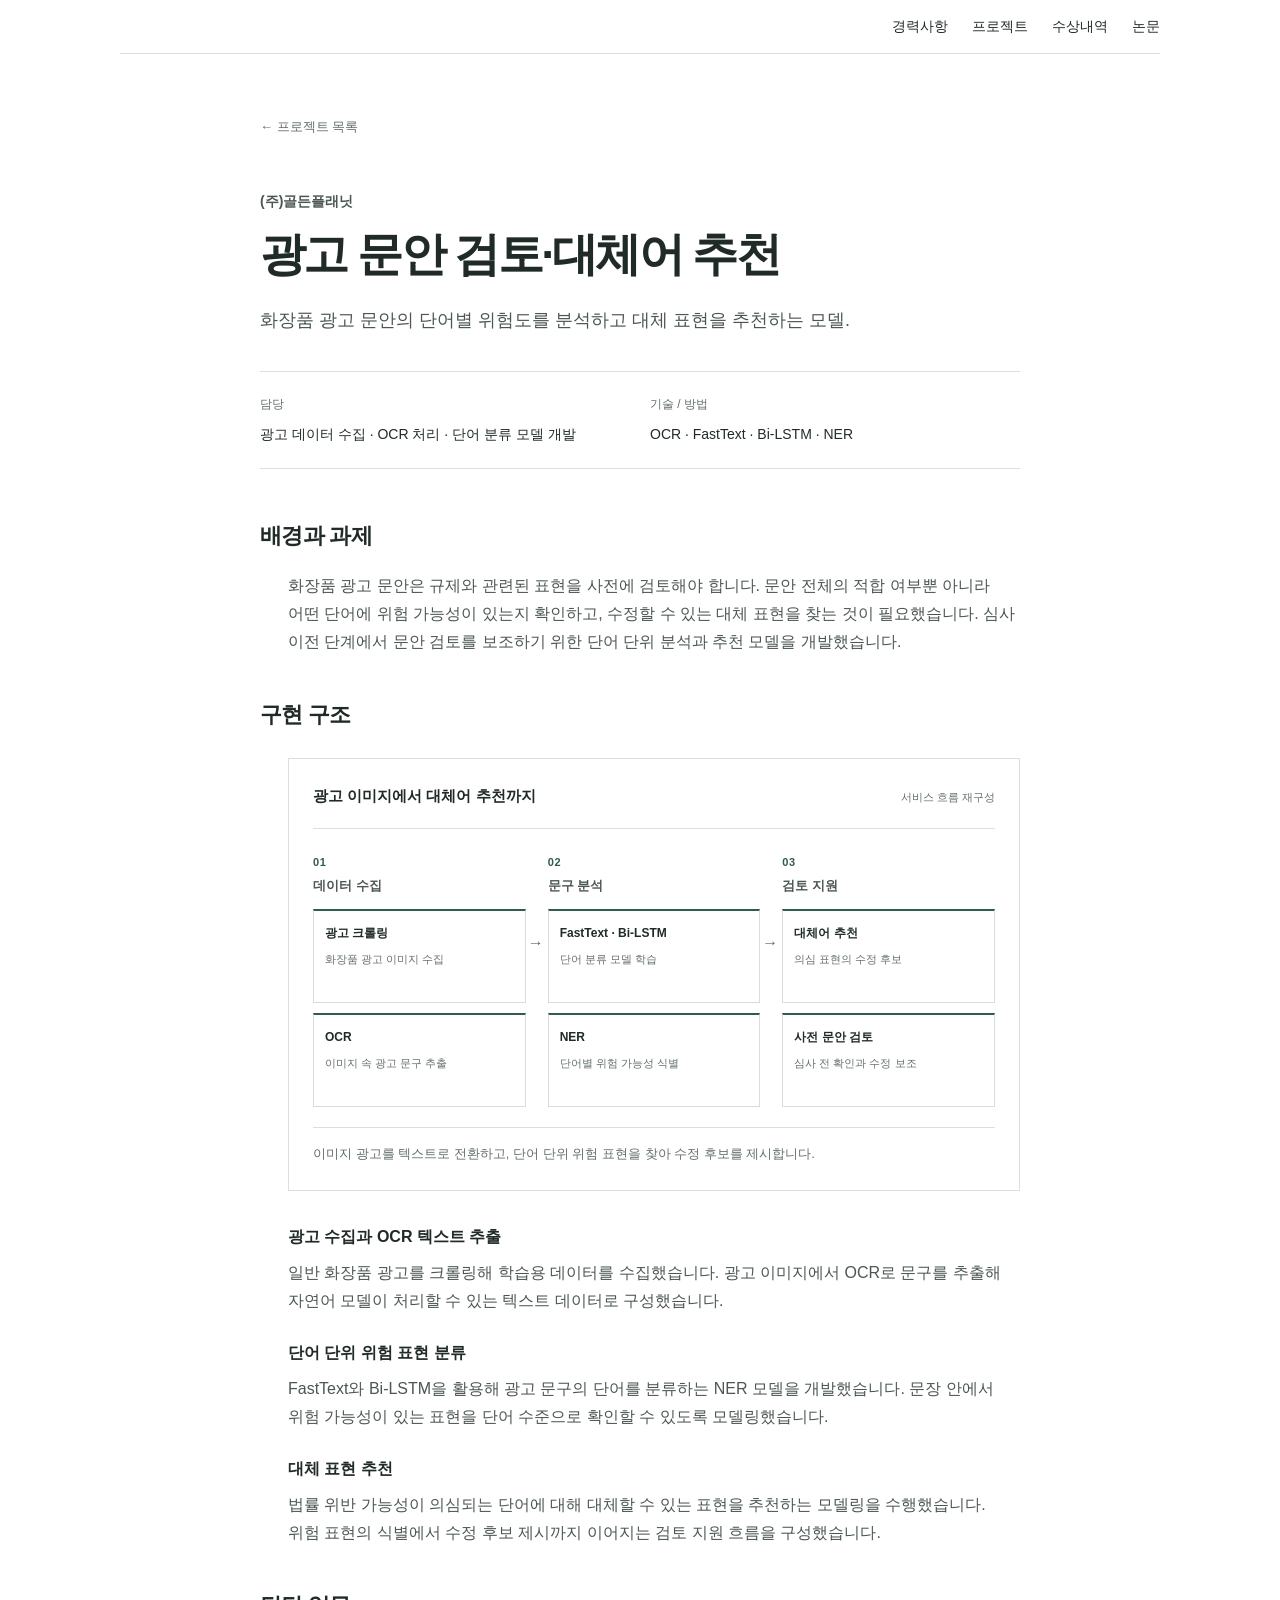
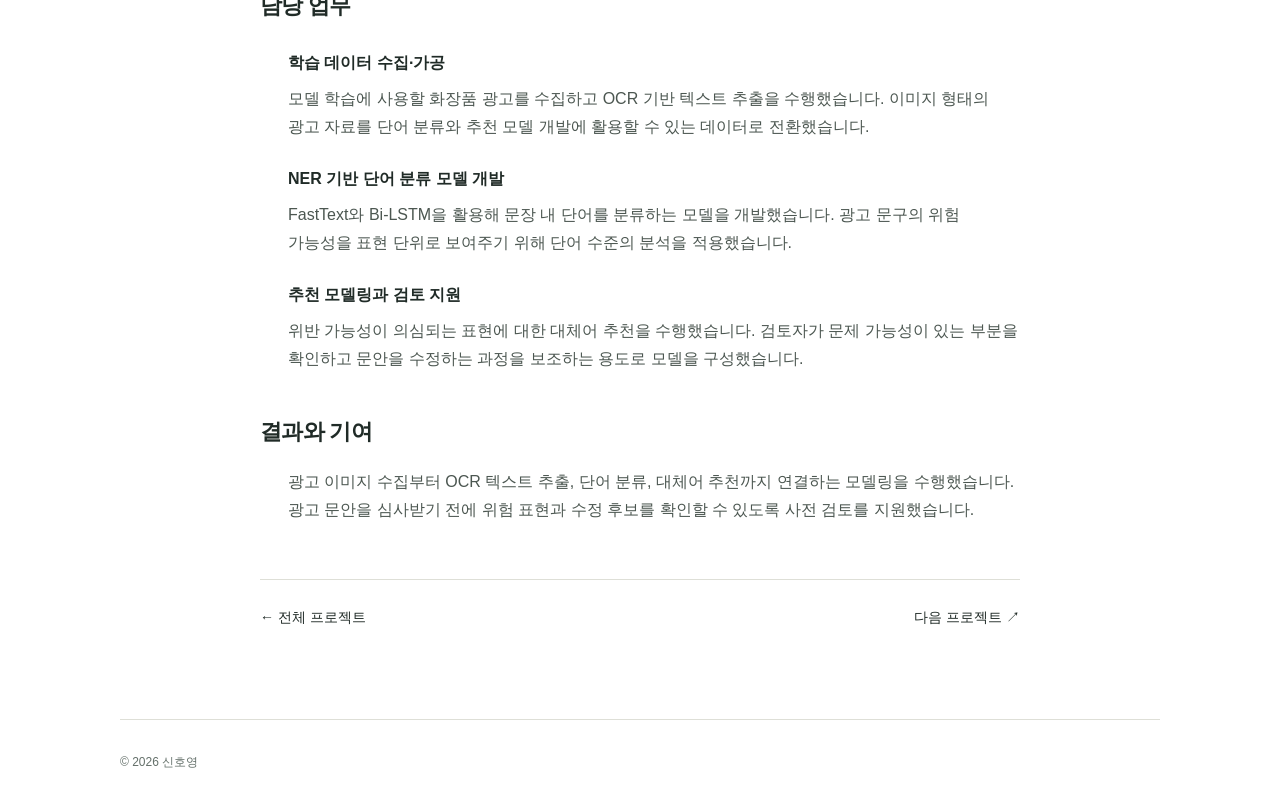
==== commit 7d03efa4: "Add sourced service images and explanatory diagrams: project-ad-review.html" ====
--- a/project-ad-review.html
+++ b/project-ad-review.html
@@ -1 +1 @@
-<!doctype html><html lang="ko"><head><meta charset="utf-8"><meta name="viewport" content="width=device-width, initial-scale=1"><meta name="description" content="신호영 — 금융 AI 서비스, LLM·RAG·AI Agent 프로젝트"><title>광고 문안 검토·대체어 추천 — 신호영</title><link rel="stylesheet" href="style.css?v=20261018-detail-6"><link rel="icon" href="favicon.svg" type="image/svg+xml"></head><body><a class="skip" href="#main">본문으로</a><div class="wrap"><header class="site-header site-header-main"><nav aria-label="주요 메뉴"><a href="./#experience">경력사항</a><a href="./#projects">프로젝트</a><a href="./#awards">수상내역</a><a href="./#papers">논문</a></nav></header><main class="detail project-detail" id="main"><a class="back" href="./#projects">← 프로젝트 목록</a><p class="eyebrow project-organization">(주)골든플래닛</p><h1>광고 문안 검토·대체어 추천</h1><p class="detail-lead">화장품 광고 문안의 단어별 위험도를 분석하고 대체 표현을 추천하는 모델.</p><dl class="facts project-facts"><div><dt>담당</dt><dd>광고 데이터 수집 · OCR 처리 · 단어 분류 모델 개발</dd></div><div><dt>기술 / 방법</dt><dd>OCR · FastText · Bi-LSTM · NER</dd></div></dl><section><h2>배경과 과제</h2><div class="section-content"><p>화장품 광고 문안은 규제와 관련된 표현을 사전에 검토해야 합니다. 문안 전체의 적합 여부뿐 아니라 어떤 단어에 위험 가능성이 있는지 확인하고, 수정할 수 있는 대체 표현을 찾는 것이 필요했습니다. 심사 이전 단계에서 문안 검토를 보조하기 위한 단어 단위 분석과 추천 모델을 개발했습니다.</p></div></section><section><h2>구현 구조</h2><div class="section-content"><div class="architecture" aria-label="처리 흐름"><div><strong>광고 수집</strong><span>크롤링 · OCR</span></div><b aria-hidden="true">→</b><div><strong>문구 분석</strong><span>단어 분류 · 위험도</span></div><b aria-hidden="true">→</b><div><strong>검토 지원</strong><span>대체 표현 추천</span></div></div><h3>광고 수집과 OCR 텍스트 추출</h3><p>일반 화장품 광고를 크롤링해 학습용 데이터를 수집했습니다. 광고 이미지에서 OCR로 문구를 추출해 자연어 모델이 처리할 수 있는 텍스트 데이터로 구성했습니다.</p><h3>단어 단위 위험 표현 분류</h3><p>FastText와 Bi-LSTM을 활용해 광고 문구의 단어를 분류하는 NER 모델을 개발했습니다. 문장 안에서 위험 가능성이 있는 표현을 단어 수준으로 확인할 수 있도록 모델링했습니다.</p><h3>대체 표현 추천</h3><p>법률 위반 가능성이 의심되는 단어에 대해 대체할 수 있는 표현을 추천하는 모델링을 수행했습니다. 위험 표현의 식별에서 수정 후보 제시까지 이어지는 검토 지원 흐름을 구성했습니다.</p></div></section><section><h2>담당 업무</h2><div class="section-content"><h3>학습 데이터 수집·가공</h3><p>모델 학습에 사용할 화장품 광고를 수집하고 OCR 기반 텍스트 추출을 수행했습니다. 이미지 형태의 광고 자료를 단어 분류와 추천 모델 개발에 활용할 수 있는 데이터로 전환했습니다.</p><h3>NER 기반 단어 분류 모델 개발</h3><p>FastText와 Bi-LSTM을 활용해 문장 내 단어를 분류하는 모델을 개발했습니다. 광고 문구의 위험 가능성을 표현 단위로 보여주기 위해 단어 수준의 분석을 적용했습니다.</p><h3>추천 모델링과 검토 지원</h3><p>위반 가능성이 의심되는 표현에 대한 대체어 추천을 수행했습니다. 검토자가 문제 가능성이 있는 부분을 확인하고 문안을 수정하는 과정을 보조하는 용도로 모델을 구성했습니다.</p></div></section><section><h2>결과와 기여</h2><div class="section-content"><p>광고 이미지 수집부터 OCR 텍스트 추출, 단어 분류, 대체어 추천까지 연결하는 모델링을 수행했습니다. 광고 문안을 심사받기 전에 위험 표현과 수정 후보를 확인할 수 있도록 사전 검토를 지원했습니다.</p></div></section><div class="detail-next"><a href="./#projects">← 전체 프로젝트</a><a href="project-churn.html">다음 프로젝트 ↗</a></div></main><footer class="site-footer"><div>© 2026 신호영</div></footer></div></body></html>
+<!doctype html><html lang="ko"><head><meta charset="utf-8"><meta name="viewport" content="width=device-width, initial-scale=1"><meta name="description" content="신호영 — 금융 AI 서비스, LLM·RAG·AI Agent 프로젝트"><title>광고 문안 검토·대체어 추천 — 신호영</title><link rel="stylesheet" href="style.css?v=20261018-visuals-7"><link rel="icon" href="favicon.svg" type="image/svg+xml"></head><body><a class="skip" href="#main">본문으로</a><div class="wrap"><header class="site-header site-header-main"><nav aria-label="주요 메뉴"><a href="./#experience">경력사항</a><a href="./#projects">프로젝트</a><a href="./#awards">수상내역</a><a href="./#papers">논문</a></nav></header><main class="detail project-detail" id="main"><a class="back" href="./#projects">← 프로젝트 목록</a><p class="eyebrow project-organization">(주)골든플래닛</p><h1>광고 문안 검토·대체어 추천</h1><p class="detail-lead">화장품 광고 문안의 단어별 위험도를 분석하고 대체 표현을 추천하는 모델.</p><dl class="facts project-facts"><div><dt>담당</dt><dd>광고 데이터 수집 · OCR 처리 · 단어 분류 모델 개발</dd></div><div><dt>기술 / 방법</dt><dd>OCR · FastText · Bi-LSTM · NER</dd></div></dl><section><h2>배경과 과제</h2><div class="section-content"><p>화장품 광고 문안은 규제와 관련된 표현을 사전에 검토해야 합니다. 문안 전체의 적합 여부뿐 아니라 어떤 단어에 위험 가능성이 있는지 확인하고, 수정할 수 있는 대체 표현을 찾는 것이 필요했습니다. 심사 이전 단계에서 문안 검토를 보조하기 위한 단어 단위 분석과 추천 모델을 개발했습니다.</p></div></section><section><h2>구현 구조</h2><div class="section-content"><figure class="service-diagram"><div class="diagram-heading"><span>광고 이미지에서 대체어 추천까지</span><small>서비스 흐름 재구성</small></div><ol class="diagram-stages" aria-label="광고 이미지에서 대체어 추천까지"><li class="diagram-stage"><h3><span class="stage-number">01</span>데이터 수집</h3><div class="stage-nodes"><div class="diagram-node"><strong>광고 크롤링</strong><span>화장품 광고 이미지 수집</span></div><div class="diagram-node"><strong>OCR</strong><span>이미지 속 광고 문구 추출</span></div></div></li><li class="diagram-stage"><h3><span class="stage-number">02</span>문구 분석</h3><div class="stage-nodes"><div class="diagram-node"><strong>FastText · Bi-LSTM</strong><span>단어 분류 모델 학습</span></div><div class="diagram-node"><strong>NER</strong><span>단어별 위험 가능성 식별</span></div></div></li><li class="diagram-stage"><h3><span class="stage-number">03</span>검토 지원</h3><div class="stage-nodes"><div class="diagram-node"><strong>대체어 추천</strong><span>의심 표현의 수정 후보</span></div><div class="diagram-node"><strong>사전 문안 검토</strong><span>심사 전 확인과 수정 보조</span></div></div></li></ol><figcaption>이미지 광고를 텍스트로 전환하고, 단어 단위 위험 표현을 찾아 수정 후보를 제시합니다.</figcaption></figure><h3>광고 수집과 OCR 텍스트 추출</h3><p>일반 화장품 광고를 크롤링해 학습용 데이터를 수집했습니다. 광고 이미지에서 OCR로 문구를 추출해 자연어 모델이 처리할 수 있는 텍스트 데이터로 구성했습니다.</p><h3>단어 단위 위험 표현 분류</h3><p>FastText와 Bi-LSTM을 활용해 광고 문구의 단어를 분류하는 NER 모델을 개발했습니다. 문장 안에서 위험 가능성이 있는 표현을 단어 수준으로 확인할 수 있도록 모델링했습니다.</p><h3>대체 표현 추천</h3><p>법률 위반 가능성이 의심되는 단어에 대해 대체할 수 있는 표현을 추천하는 모델링을 수행했습니다. 위험 표현의 식별에서 수정 후보 제시까지 이어지는 검토 지원 흐름을 구성했습니다.</p></div></section><section><h2>담당 업무</h2><div class="section-content"><h3>학습 데이터 수집·가공</h3><p>모델 학습에 사용할 화장품 광고를 수집하고 OCR 기반 텍스트 추출을 수행했습니다. 이미지 형태의 광고 자료를 단어 분류와 추천 모델 개발에 활용할 수 있는 데이터로 전환했습니다.</p><h3>NER 기반 단어 분류 모델 개발</h3><p>FastText와 Bi-LSTM을 활용해 문장 내 단어를 분류하는 모델을 개발했습니다. 광고 문구의 위험 가능성을 표현 단위로 보여주기 위해 단어 수준의 분석을 적용했습니다.</p><h3>추천 모델링과 검토 지원</h3><p>위반 가능성이 의심되는 표현에 대한 대체어 추천을 수행했습니다. 검토자가 문제 가능성이 있는 부분을 확인하고 문안을 수정하는 과정을 보조하는 용도로 모델을 구성했습니다.</p></div></section><section><h2>결과와 기여</h2><div class="section-content"><p>광고 이미지 수집부터 OCR 텍스트 추출, 단어 분류, 대체어 추천까지 연결하는 모델링을 수행했습니다. 광고 문안을 심사받기 전에 위험 표현과 수정 후보를 확인할 수 있도록 사전 검토를 지원했습니다.</p></div></section><div class="detail-next"><a href="./#projects">← 전체 프로젝트</a><a href="project-churn.html">다음 프로젝트 ↗</a></div></main><footer class="site-footer"><div>© 2026 신호영</div></footer></div></body></html>
--- a/style.css
+++ b/style.css
@@ -37,3 +37,8 @@
 /* Project detail hierarchy. */
 .project-detail .project-organization{font-size:14px;letter-spacing:0;text-transform:none;margin-bottom:10px}.project-detail .project-facts{grid-template-columns:1fr 1fr}.project-detail .section-content{margin-left:28px}.project-detail .section-content>:last-child{margin-bottom:0}
 @media(max-width:560px){.project-detail .section-content{margin-left:16px}.project-detail .project-facts{grid-template-columns:1fr}.project-detail .project-facts>div:last-child{grid-column:auto}}
+
+/* Public service imagery and explanatory diagrams. */
+.reference-figure{margin:24px 0 0}.reference-figure>a{display:block;border:1px solid var(--line);padding:16px;text-align:center}.reference-figure img{display:block;width:auto;max-width:100%;height:auto;max-height:540px;object-fit:contain;margin:0 auto}.reference-figure figcaption,.service-diagram figcaption{font-size:13px;line-height:1.8;color:var(--muted);margin-top:13px}.image-source{display:block;width:fit-content;font-size:12px;margin-top:6px;text-decoration:underline;text-underline-offset:3px}.service-diagram{margin:24px 0 32px;border:1px solid var(--line);padding:24px}.diagram-heading{display:flex;justify-content:space-between;align-items:baseline;gap:12px;padding-bottom:18px;border-bottom:1px solid var(--line);font-size:15px;font-weight:600}.diagram-heading small{color:var(--muted);font-size:11px;font-weight:400;white-space:nowrap}.diagram-stages{display:grid;grid-template-columns:repeat(3,minmax(0,1fr));gap:22px;list-style:none;padding:0;margin:24px 0 20px}.diagram-stage{position:relative;min-width:0}.diagram-stage:not(:last-child)::after{content:'→';position:absolute;right:-18px;top:76px;color:var(--muted);font-size:16px}.project-detail .diagram-stage h3{font-size:13px;margin:0 0 12px;line-height:1.7;font-weight:600}.stage-number{display:block;color:var(--accent);font-size:11px;letter-spacing:.06em;margin-bottom:4px}.stage-nodes{display:grid;gap:10px}.diagram-node{border:1px solid #d7ded9;border-top:2px solid var(--accent);padding:13px 11px;min-height:94px}.diagram-node strong{display:block;font-size:12px;font-weight:600;color:var(--ink);line-height:1.6}.diagram-node span{display:block;margin-top:6px;font-size:11px;color:var(--muted);line-height:1.7}.service-diagram figcaption{border-top:1px solid var(--line);padding-top:14px}
+@media(max-width:640px){.service-diagram{padding:18px}.diagram-heading{display:block;font-size:14px}.diagram-heading small{display:block;margin-top:5px}.diagram-stages{grid-template-columns:1fr;gap:28px;margin-top:18px}.diagram-stage:not(:last-child)::after{content:'↓';left:50%;right:auto;top:auto;bottom:-24px}.stage-number{display:inline;margin-right:9px}.stage-nodes{grid-template-columns:1fr 1fr;gap:8px}.diagram-node{padding:12px 9px;min-height:104px}.diagram-node strong{font-size:12px}.diagram-node span{font-size:11px}.reference-figure>a{padding:8px}.reference-figure img{max-height:520px}.reference-figure figcaption,.service-diagram figcaption{font-size:12px}}
+@media(max-width:360px){.stage-nodes{grid-template-columns:1fr}.diagram-node{min-height:0}}
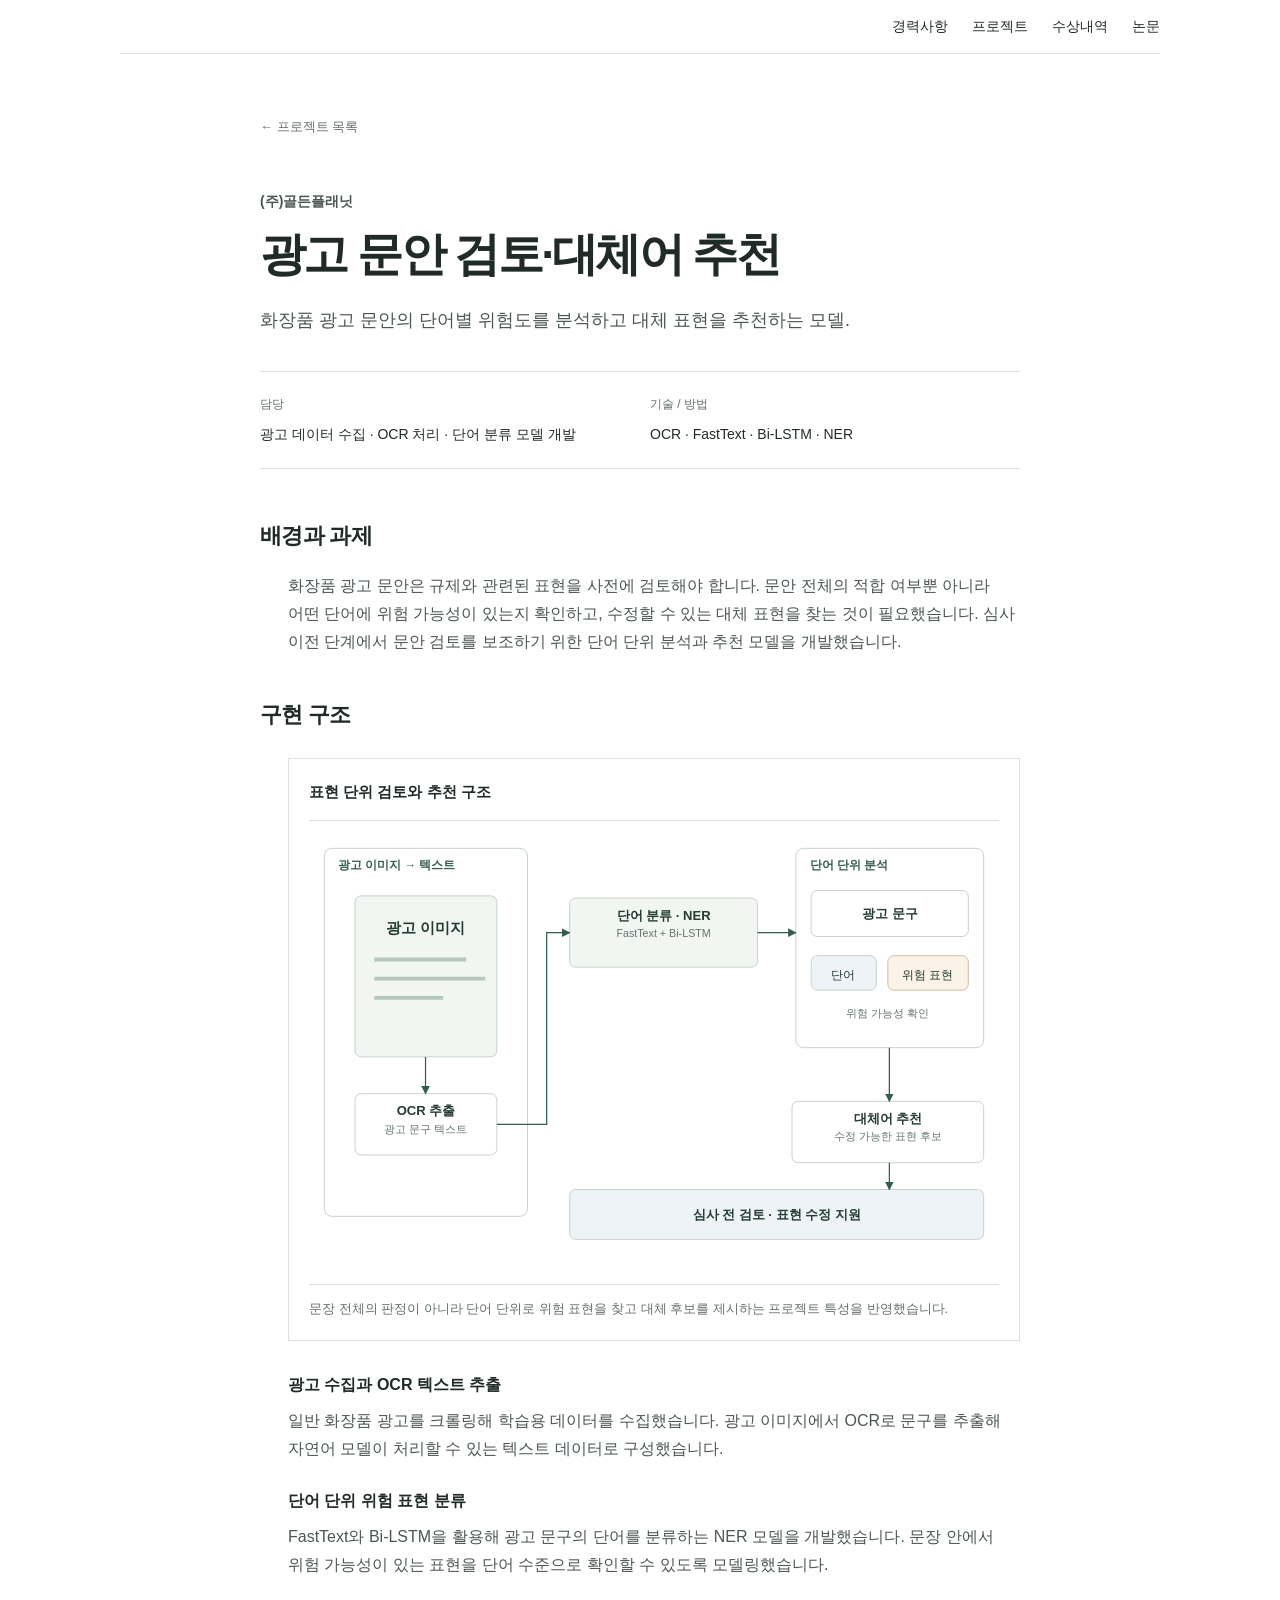
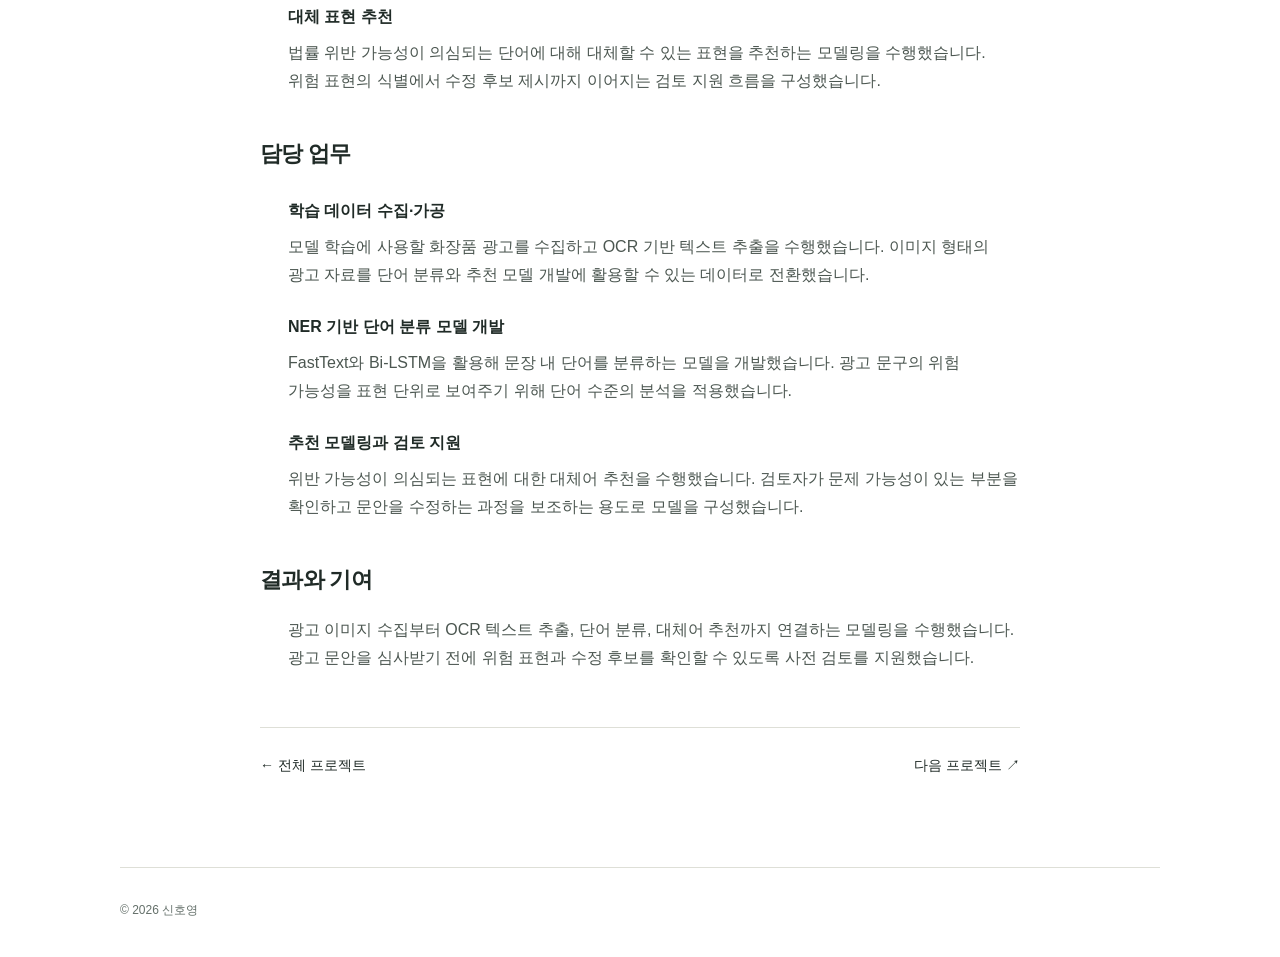
==== commit bdfdd33a: "Redesign project-specific diagrams and thumbnails from portfolio reference: project-ad-review.html" ====
--- a/project-ad-review.html
+++ b/project-ad-review.html
@@ -1 +1 @@
-<!doctype html><html lang="ko"><head><meta charset="utf-8"><meta name="viewport" content="width=device-width, initial-scale=1"><meta name="description" content="신호영 — 금융 AI 서비스, LLM·RAG·AI Agent 프로젝트"><title>광고 문안 검토·대체어 추천 — 신호영</title><link rel="stylesheet" href="style.css?v=20261018-visuals-7"><link rel="icon" href="favicon.svg" type="image/svg+xml"></head><body><a class="skip" href="#main">본문으로</a><div class="wrap"><header class="site-header site-header-main"><nav aria-label="주요 메뉴"><a href="./#experience">경력사항</a><a href="./#projects">프로젝트</a><a href="./#awards">수상내역</a><a href="./#papers">논문</a></nav></header><main class="detail project-detail" id="main"><a class="back" href="./#projects">← 프로젝트 목록</a><p class="eyebrow project-organization">(주)골든플래닛</p><h1>광고 문안 검토·대체어 추천</h1><p class="detail-lead">화장품 광고 문안의 단어별 위험도를 분석하고 대체 표현을 추천하는 모델.</p><dl class="facts project-facts"><div><dt>담당</dt><dd>광고 데이터 수집 · OCR 처리 · 단어 분류 모델 개발</dd></div><div><dt>기술 / 방법</dt><dd>OCR · FastText · Bi-LSTM · NER</dd></div></dl><section><h2>배경과 과제</h2><div class="section-content"><p>화장품 광고 문안은 규제와 관련된 표현을 사전에 검토해야 합니다. 문안 전체의 적합 여부뿐 아니라 어떤 단어에 위험 가능성이 있는지 확인하고, 수정할 수 있는 대체 표현을 찾는 것이 필요했습니다. 심사 이전 단계에서 문안 검토를 보조하기 위한 단어 단위 분석과 추천 모델을 개발했습니다.</p></div></section><section><h2>구현 구조</h2><div class="section-content"><figure class="service-diagram"><div class="diagram-heading"><span>광고 이미지에서 대체어 추천까지</span><small>서비스 흐름 재구성</small></div><ol class="diagram-stages" aria-label="광고 이미지에서 대체어 추천까지"><li class="diagram-stage"><h3><span class="stage-number">01</span>데이터 수집</h3><div class="stage-nodes"><div class="diagram-node"><strong>광고 크롤링</strong><span>화장품 광고 이미지 수집</span></div><div class="diagram-node"><strong>OCR</strong><span>이미지 속 광고 문구 추출</span></div></div></li><li class="diagram-stage"><h3><span class="stage-number">02</span>문구 분석</h3><div class="stage-nodes"><div class="diagram-node"><strong>FastText · Bi-LSTM</strong><span>단어 분류 모델 학습</span></div><div class="diagram-node"><strong>NER</strong><span>단어별 위험 가능성 식별</span></div></div></li><li class="diagram-stage"><h3><span class="stage-number">03</span>검토 지원</h3><div class="stage-nodes"><div class="diagram-node"><strong>대체어 추천</strong><span>의심 표현의 수정 후보</span></div><div class="diagram-node"><strong>사전 문안 검토</strong><span>심사 전 확인과 수정 보조</span></div></div></li></ol><figcaption>이미지 광고를 텍스트로 전환하고, 단어 단위 위험 표현을 찾아 수정 후보를 제시합니다.</figcaption></figure><h3>광고 수집과 OCR 텍스트 추출</h3><p>일반 화장품 광고를 크롤링해 학습용 데이터를 수집했습니다. 광고 이미지에서 OCR로 문구를 추출해 자연어 모델이 처리할 수 있는 텍스트 데이터로 구성했습니다.</p><h3>단어 단위 위험 표현 분류</h3><p>FastText와 Bi-LSTM을 활용해 광고 문구의 단어를 분류하는 NER 모델을 개발했습니다. 문장 안에서 위험 가능성이 있는 표현을 단어 수준으로 확인할 수 있도록 모델링했습니다.</p><h3>대체 표현 추천</h3><p>법률 위반 가능성이 의심되는 단어에 대해 대체할 수 있는 표현을 추천하는 모델링을 수행했습니다. 위험 표현의 식별에서 수정 후보 제시까지 이어지는 검토 지원 흐름을 구성했습니다.</p></div></section><section><h2>담당 업무</h2><div class="section-content"><h3>학습 데이터 수집·가공</h3><p>모델 학습에 사용할 화장품 광고를 수집하고 OCR 기반 텍스트 추출을 수행했습니다. 이미지 형태의 광고 자료를 단어 분류와 추천 모델 개발에 활용할 수 있는 데이터로 전환했습니다.</p><h3>NER 기반 단어 분류 모델 개발</h3><p>FastText와 Bi-LSTM을 활용해 문장 내 단어를 분류하는 모델을 개발했습니다. 광고 문구의 위험 가능성을 표현 단위로 보여주기 위해 단어 수준의 분석을 적용했습니다.</p><h3>추천 모델링과 검토 지원</h3><p>위반 가능성이 의심되는 표현에 대한 대체어 추천을 수행했습니다. 검토자가 문제 가능성이 있는 부분을 확인하고 문안을 수정하는 과정을 보조하는 용도로 모델을 구성했습니다.</p></div></section><section><h2>결과와 기여</h2><div class="section-content"><p>광고 이미지 수집부터 OCR 텍스트 추출, 단어 분류, 대체어 추천까지 연결하는 모델링을 수행했습니다. 광고 문안을 심사받기 전에 위험 표현과 수정 후보를 확인할 수 있도록 사전 검토를 지원했습니다.</p></div></section><div class="detail-next"><a href="./#projects">← 전체 프로젝트</a><a href="project-churn.html">다음 프로젝트 ↗</a></div></main><footer class="site-footer"><div>© 2026 신호영</div></footer></div></body></html>
+<!doctype html><html lang="ko"><head><meta charset="utf-8"><meta name="viewport" content="width=device-width, initial-scale=1"><meta name="description" content="신호영 — 금융 AI 서비스, LLM·RAG·AI Agent 프로젝트"><title>광고 문안 검토·대체어 추천 — 신호영</title><link rel="stylesheet" href="style.css?v=20261018-unique-8"><link rel="icon" href="favicon.svg" type="image/svg+xml"></head><body><a class="skip" href="#main">본문으로</a><div class="wrap"><header class="site-header site-header-main"><nav aria-label="주요 메뉴"><a href="./#experience">경력사항</a><a href="./#projects">프로젝트</a><a href="./#awards">수상내역</a><a href="./#papers">논문</a></nav></header><main class="detail project-detail" id="main"><a class="back" href="./#projects">← 프로젝트 목록</a><p class="eyebrow project-organization">(주)골든플래닛</p><h1>광고 문안 검토·대체어 추천</h1><p class="detail-lead">화장품 광고 문안의 단어별 위험도를 분석하고 대체 표현을 추천하는 모델.</p><dl class="facts project-facts"><div><dt>담당</dt><dd>광고 데이터 수집 · OCR 처리 · 단어 분류 모델 개발</dd></div><div><dt>기술 / 방법</dt><dd>OCR · FastText · Bi-LSTM · NER</dd></div></dl><section><h2>배경과 과제</h2><div class="section-content"><p>화장품 광고 문안은 규제와 관련된 표현을 사전에 검토해야 합니다. 문안 전체의 적합 여부뿐 아니라 어떤 단어에 위험 가능성이 있는지 확인하고, 수정할 수 있는 대체 표현을 찾는 것이 필요했습니다. 심사 이전 단계에서 문안 검토를 보조하기 위한 단어 단위 분석과 추천 모델을 개발했습니다.</p></div></section><section><h2>구현 구조</h2><div class="section-content"><figure class="custom-diagram"><div class="custom-diagram-title">표현 단위 검토와 추천 구조</div><div class="diagram-scroll" tabindex="0" role="group" aria-label="표현 단위 검토와 추천 구조"><svg xmlns="http://www.w3.org/2000/svg" viewBox="0 0 900 570" role="img" aria-label="OCR에서 단어 위험 분석과 대체어 추천까지" style="font-family:-apple-system,BlinkMacSystemFont,Apple SD Gothic Neo,Malgun Gothic,sans-serif"><title>OCR에서 단어 위험 분석과 대체어 추천까지</title><defs><marker id="project-ad-review-0-arrow" viewBox="0 0 10 10" refX="9" refY="5" markerWidth="7" markerHeight="7" orient="auto-start-reverse"><path d="M0 0 L10 5 L0 10 Z" fill="#315d4c"/></marker></defs><rect x="20" y="20" width="265" height="480" rx="10" fill="#fff" stroke="#b6c7be"/><text x="38" y="47" fill="#315d4c" font-size="15" font-weight="600" text-anchor="start">광고 이미지 → 텍스트</text><rect x="60" y="82" width="185" height="210" rx="8" fill="#f1f6f3" stroke="#b6c7be"/><text x="152" y="130" fill="#243b32" font-size="20" font-weight="600" text-anchor="middle">광고 이미지</text><path d="M85 165 h120" stroke="#b6c7be" stroke-width="5"/><path d="M85 190 h145" stroke="#b6c7be" stroke-width="5"/><path d="M85 215 h90" stroke="#b6c7be" stroke-width="5"/><rect x="60" y="340" width="185" height="80" rx="8" fill="white" stroke="#b6c7be"/><text x="152.5" y="368" fill="#243b32" font-size="17" font-weight="600" text-anchor="middle">OCR 추출</text><text x="152.5" y="391" fill="#64756e" font-size="14" font-weight="400" text-anchor="middle">광고 문구 텍스트</text><polyline points="152,292 152,340" fill="none" stroke="#315d4c" stroke-width="1.6"  marker-end="url(#project-ad-review-0-arrow)"/><rect x="340" y="85" width="245" height="90" rx="8" fill="#f1f6f3" stroke="#b6c7be"/><text x="462.5" y="113" fill="#243b32" font-size="17" font-weight="600" text-anchor="middle">단어 분류 · NER</text><text x="462.5" y="136" fill="#64756e" font-size="14" font-weight="400" text-anchor="middle">FastText + Bi-LSTM</text><polyline points="245,380 310,380 310,130 340,130" fill="none" stroke="#315d4c" stroke-width="1.6"  marker-end="url(#project-ad-review-0-arrow)"/><rect x="635" y="20" width="245" height="260" rx="10" fill="#fff" stroke="#b6c7be"/><text x="653" y="47" fill="#315d4c" font-size="15" font-weight="600" text-anchor="start">단어 단위 분석</text><rect x="655" y="75" width="205" height="60" rx="8" fill="white" stroke="#b6c7be"/><text x="757.5" y="111.0" fill="#243b32" font-size="17" font-weight="600" text-anchor="middle">광고 문구</text><rect x="655" y="160" width="85" height="45" rx="8" fill="#edf3f7" stroke="#b6c7be"/><text x="697" y="190" fill="#243b32" font-size="16" font-weight="400" text-anchor="middle">단어</text><rect x="755" y="160" width="105" height="45" rx="8" fill="#fbf2e8" stroke="#c5ad86"/><text x="807" y="190" fill="#243b32" font-size="15" font-weight="400" text-anchor="middle">위험 표현</text><text x="755" y="240" fill="#64756e" font-size="14" font-weight="400" text-anchor="middle">위험 가능성 확인</text><polyline points="585,130 635,130" fill="none" stroke="#315d4c" stroke-width="1.6"  marker-end="url(#project-ad-review-0-arrow)"/><rect x="630" y="350" width="250" height="80" rx="8" fill="white" stroke="#b6c7be"/><text x="755.0" y="378" fill="#243b32" font-size="17" font-weight="600" text-anchor="middle">대체어 추천</text><text x="755.0" y="401" fill="#64756e" font-size="14" font-weight="400" text-anchor="middle">수정 가능한 표현 후보</text><polyline points="757,280 757,350" fill="none" stroke="#315d4c" stroke-width="1.6"  marker-end="url(#project-ad-review-0-arrow)"/><rect x="340" y="465" width="540" height="65" rx="8" fill="#edf3f7" stroke="#b6c7be"/><text x="610.0" y="503.5" fill="#243b32" font-size="17" font-weight="600" text-anchor="middle">심사 전 검토 · 표현 수정 지원</text><polyline points="757,430 757,465" fill="none" stroke="#315d4c" stroke-width="1.6"  marker-end="url(#project-ad-review-0-arrow)"/></svg></div><figcaption>문장 전체의 판정이 아니라 단어 단위로 위험 표현을 찾고 대체 후보를 제시하는 프로젝트 특성을 반영했습니다.</figcaption></figure><h3>광고 수집과 OCR 텍스트 추출</h3><p>일반 화장품 광고를 크롤링해 학습용 데이터를 수집했습니다. 광고 이미지에서 OCR로 문구를 추출해 자연어 모델이 처리할 수 있는 텍스트 데이터로 구성했습니다.</p><h3>단어 단위 위험 표현 분류</h3><p>FastText와 Bi-LSTM을 활용해 광고 문구의 단어를 분류하는 NER 모델을 개발했습니다. 문장 안에서 위험 가능성이 있는 표현을 단어 수준으로 확인할 수 있도록 모델링했습니다.</p><h3>대체 표현 추천</h3><p>법률 위반 가능성이 의심되는 단어에 대해 대체할 수 있는 표현을 추천하는 모델링을 수행했습니다. 위험 표현의 식별에서 수정 후보 제시까지 이어지는 검토 지원 흐름을 구성했습니다.</p></div></section><section><h2>담당 업무</h2><div class="section-content"><h3>학습 데이터 수집·가공</h3><p>모델 학습에 사용할 화장품 광고를 수집하고 OCR 기반 텍스트 추출을 수행했습니다. 이미지 형태의 광고 자료를 단어 분류와 추천 모델 개발에 활용할 수 있는 데이터로 전환했습니다.</p><h3>NER 기반 단어 분류 모델 개발</h3><p>FastText와 Bi-LSTM을 활용해 문장 내 단어를 분류하는 모델을 개발했습니다. 광고 문구의 위험 가능성을 표현 단위로 보여주기 위해 단어 수준의 분석을 적용했습니다.</p><h3>추천 모델링과 검토 지원</h3><p>위반 가능성이 의심되는 표현에 대한 대체어 추천을 수행했습니다. 검토자가 문제 가능성이 있는 부분을 확인하고 문안을 수정하는 과정을 보조하는 용도로 모델을 구성했습니다.</p></div></section><section><h2>결과와 기여</h2><div class="section-content"><p>광고 이미지 수집부터 OCR 텍스트 추출, 단어 분류, 대체어 추천까지 연결하는 모델링을 수행했습니다. 광고 문안을 심사받기 전에 위험 표현과 수정 후보를 확인할 수 있도록 사전 검토를 지원했습니다.</p></div></section><div class="detail-next"><a href="./#projects">← 전체 프로젝트</a><a href="project-churn.html">다음 프로젝트 ↗</a></div></main><footer class="site-footer"><div>© 2026 신호영</div></footer></div></body></html>
--- a/style.css
+++ b/style.css
@@ -42,3 +42,7 @@
 .reference-figure{margin:24px 0 0}.reference-figure>a{display:block;border:1px solid var(--line);padding:16px;text-align:center}.reference-figure img{display:block;width:auto;max-width:100%;height:auto;max-height:540px;object-fit:contain;margin:0 auto}.reference-figure figcaption,.service-diagram figcaption{font-size:13px;line-height:1.8;color:var(--muted);margin-top:13px}.image-source{display:block;width:fit-content;font-size:12px;margin-top:6px;text-decoration:underline;text-underline-offset:3px}.service-diagram{margin:24px 0 32px;border:1px solid var(--line);padding:24px}.diagram-heading{display:flex;justify-content:space-between;align-items:baseline;gap:12px;padding-bottom:18px;border-bottom:1px solid var(--line);font-size:15px;font-weight:600}.diagram-heading small{color:var(--muted);font-size:11px;font-weight:400;white-space:nowrap}.diagram-stages{display:grid;grid-template-columns:repeat(3,minmax(0,1fr));gap:22px;list-style:none;padding:0;margin:24px 0 20px}.diagram-stage{position:relative;min-width:0}.diagram-stage:not(:last-child)::after{content:'→';position:absolute;right:-18px;top:76px;color:var(--muted);font-size:16px}.project-detail .diagram-stage h3{font-size:13px;margin:0 0 12px;line-height:1.7;font-weight:600}.stage-number{display:block;color:var(--accent);font-size:11px;letter-spacing:.06em;margin-bottom:4px}.stage-nodes{display:grid;gap:10px}.diagram-node{border:1px solid #d7ded9;border-top:2px solid var(--accent);padding:13px 11px;min-height:94px}.diagram-node strong{display:block;font-size:12px;font-weight:600;color:var(--ink);line-height:1.6}.diagram-node span{display:block;margin-top:6px;font-size:11px;color:var(--muted);line-height:1.7}.service-diagram figcaption{border-top:1px solid var(--line);padding-top:14px}
 @media(max-width:640px){.service-diagram{padding:18px}.diagram-heading{display:block;font-size:14px}.diagram-heading small{display:block;margin-top:5px}.diagram-stages{grid-template-columns:1fr;gap:28px;margin-top:18px}.diagram-stage:not(:last-child)::after{content:'↓';left:50%;right:auto;top:auto;bottom:-24px}.stage-number{display:inline;margin-right:9px}.stage-nodes{grid-template-columns:1fr 1fr;gap:8px}.diagram-node{padding:12px 9px;min-height:104px}.diagram-node strong{font-size:12px}.diagram-node span{font-size:11px}.reference-figure>a{padding:8px}.reference-figure img{max-height:520px}.reference-figure figcaption,.service-diagram figcaption{font-size:12px}}
 @media(max-width:360px){.stage-nodes{grid-template-columns:1fr}.diagram-node{min-height:0}}
+
+/* Project-specific thumbnails and architecture figures. */
+.project-art-image{padding:10px;justify-content:center}.project-art-image img{display:block;max-width:100%;width:100%;height:100%;object-fit:contain;min-height:0}.project-art-custom{padding:10px}.project-art-custom svg{display:block;width:100%;height:100%}.thumb-project-banker{padding:0}.thumb-project-banker img{object-fit:cover;object-position:center 40%}.custom-diagram{border:1px solid var(--line);padding:20px;margin:24px 0 30px;background:#fff}.custom-diagram-title{font-size:15px;font-weight:600;padding:0 0 14px;border-bottom:1px solid var(--line);margin-bottom:12px}.diagram-scroll{overflow-x:auto;overscroll-behavior-x:contain;scrollbar-width:thin}.diagram-scroll svg{display:block;width:100%;height:auto}.custom-diagram figcaption{color:var(--muted);font-size:13px;line-height:1.8;margin-top:14px;padding-top:12px;border-top:1px solid var(--line)}
+@media(max-width:640px){.custom-diagram{padding:14px;margin-left:0;margin-right:0}.custom-diagram-title{font-size:14px}.diagram-scroll svg{min-width:680px}.custom-diagram figcaption{font-size:12px}.project-art-custom{padding:10px 25px}.project-art-image{padding:9px}.thumb-project-banker{padding:0}}
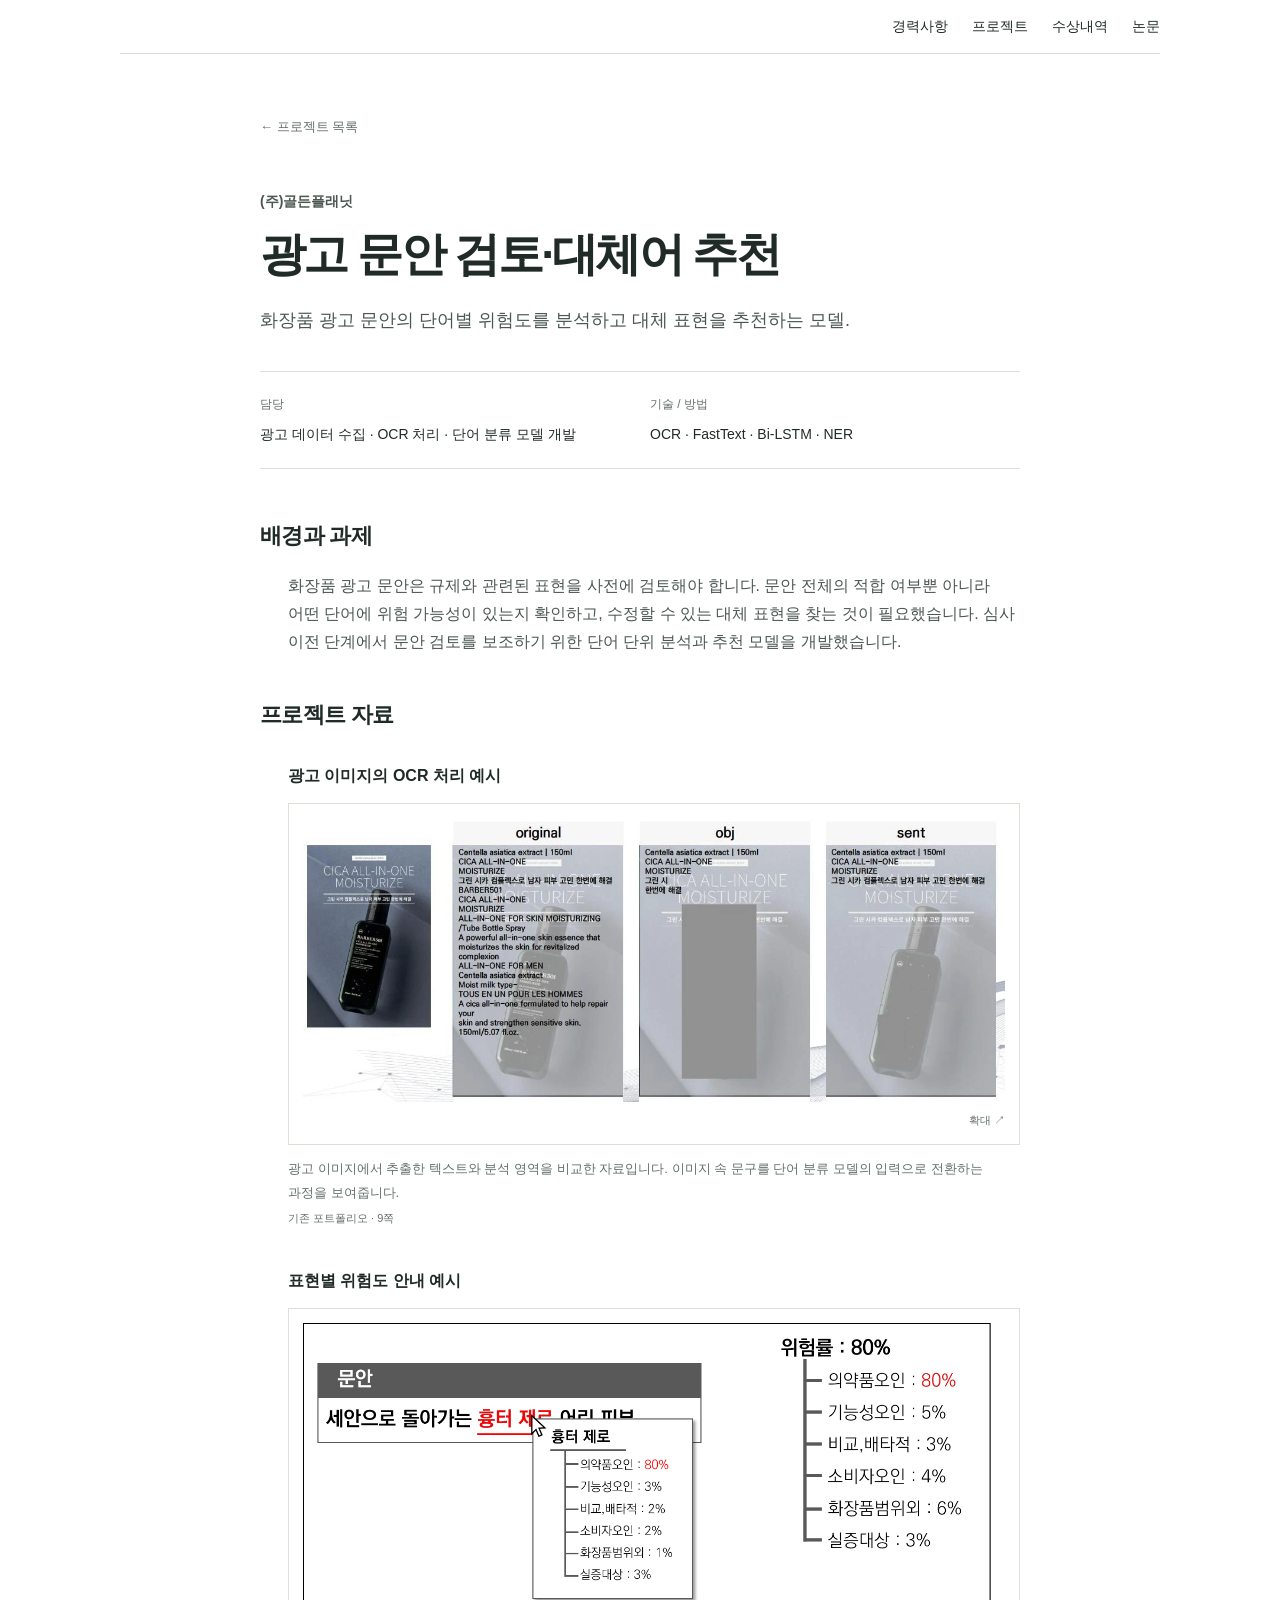
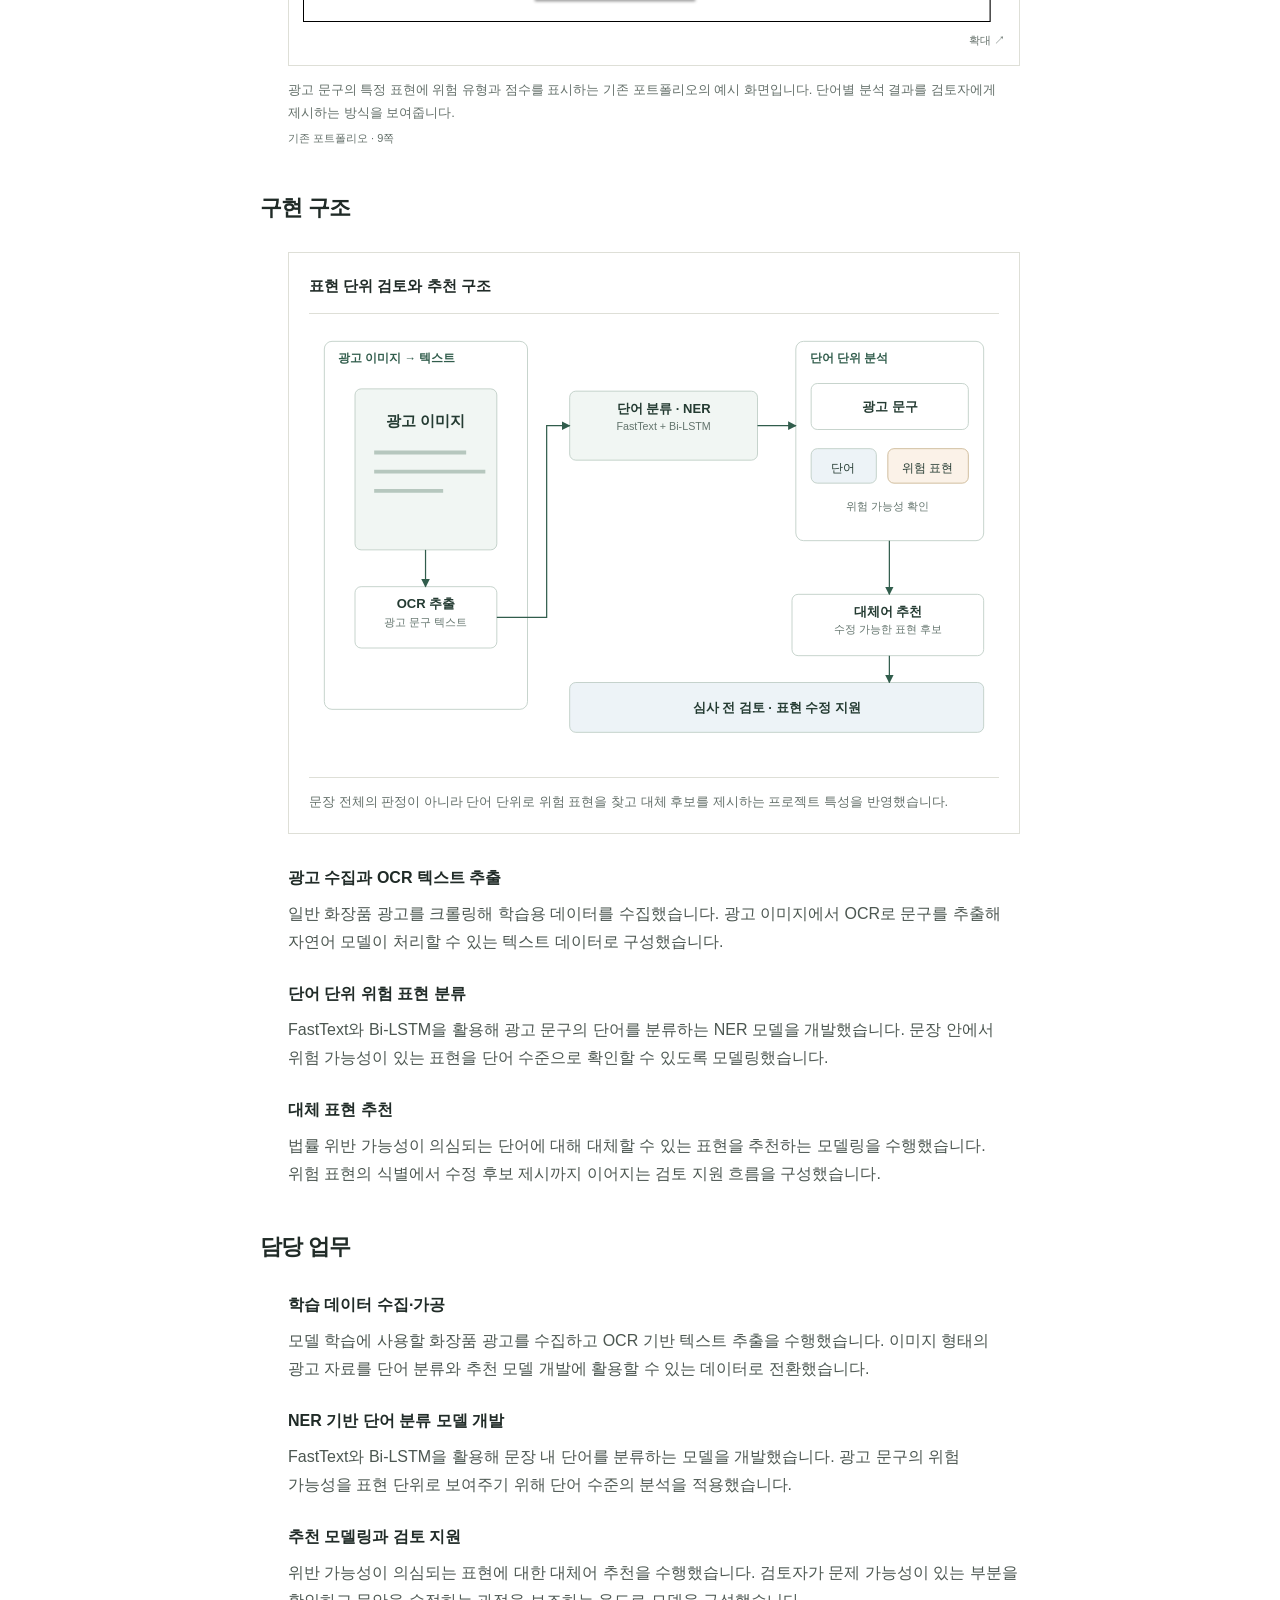
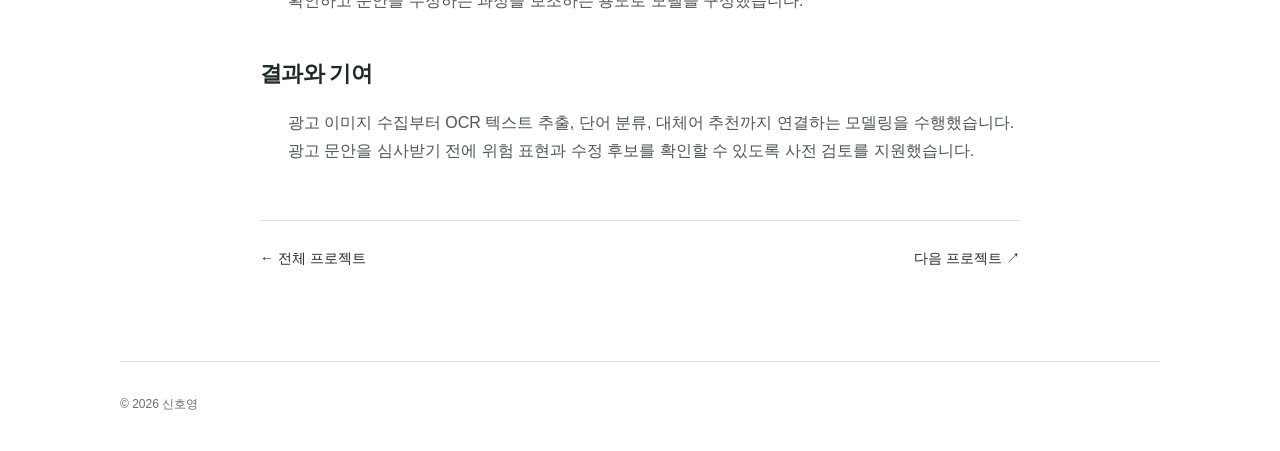
==== commit ff2a7c44: "Add original portfolio project figures with captions and image enlargement: project-ad-review.html" ====
--- a/project-ad-review.html
+++ b/project-ad-review.html
@@ -1 +1 @@
-<!doctype html><html lang="ko"><head><meta charset="utf-8"><meta name="viewport" content="width=device-width, initial-scale=1"><meta name="description" content="신호영 — 금융 AI 서비스, LLM·RAG·AI Agent 프로젝트"><title>광고 문안 검토·대체어 추천 — 신호영</title><link rel="stylesheet" href="style.css?v=20261018-unique-8"><link rel="icon" href="favicon.svg" type="image/svg+xml"></head><body><a class="skip" href="#main">본문으로</a><div class="wrap"><header class="site-header site-header-main"><nav aria-label="주요 메뉴"><a href="./#experience">경력사항</a><a href="./#projects">프로젝트</a><a href="./#awards">수상내역</a><a href="./#papers">논문</a></nav></header><main class="detail project-detail" id="main"><a class="back" href="./#projects">← 프로젝트 목록</a><p class="eyebrow project-organization">(주)골든플래닛</p><h1>광고 문안 검토·대체어 추천</h1><p class="detail-lead">화장품 광고 문안의 단어별 위험도를 분석하고 대체 표현을 추천하는 모델.</p><dl class="facts project-facts"><div><dt>담당</dt><dd>광고 데이터 수집 · OCR 처리 · 단어 분류 모델 개발</dd></div><div><dt>기술 / 방법</dt><dd>OCR · FastText · Bi-LSTM · NER</dd></div></dl><section><h2>배경과 과제</h2><div class="section-content"><p>화장품 광고 문안은 규제와 관련된 표현을 사전에 검토해야 합니다. 문안 전체의 적합 여부뿐 아니라 어떤 단어에 위험 가능성이 있는지 확인하고, 수정할 수 있는 대체 표현을 찾는 것이 필요했습니다. 심사 이전 단계에서 문안 검토를 보조하기 위한 단어 단위 분석과 추천 모델을 개발했습니다.</p></div></section><section><h2>구현 구조</h2><div class="section-content"><figure class="custom-diagram"><div class="custom-diagram-title">표현 단위 검토와 추천 구조</div><div class="diagram-scroll" tabindex="0" role="group" aria-label="표현 단위 검토와 추천 구조"><svg xmlns="http://www.w3.org/2000/svg" viewBox="0 0 900 570" role="img" aria-label="OCR에서 단어 위험 분석과 대체어 추천까지" style="font-family:-apple-system,BlinkMacSystemFont,Apple SD Gothic Neo,Malgun Gothic,sans-serif"><title>OCR에서 단어 위험 분석과 대체어 추천까지</title><defs><marker id="project-ad-review-0-arrow" viewBox="0 0 10 10" refX="9" refY="5" markerWidth="7" markerHeight="7" orient="auto-start-reverse"><path d="M0 0 L10 5 L0 10 Z" fill="#315d4c"/></marker></defs><rect x="20" y="20" width="265" height="480" rx="10" fill="#fff" stroke="#b6c7be"/><text x="38" y="47" fill="#315d4c" font-size="15" font-weight="600" text-anchor="start">광고 이미지 → 텍스트</text><rect x="60" y="82" width="185" height="210" rx="8" fill="#f1f6f3" stroke="#b6c7be"/><text x="152" y="130" fill="#243b32" font-size="20" font-weight="600" text-anchor="middle">광고 이미지</text><path d="M85 165 h120" stroke="#b6c7be" stroke-width="5"/><path d="M85 190 h145" stroke="#b6c7be" stroke-width="5"/><path d="M85 215 h90" stroke="#b6c7be" stroke-width="5"/><rect x="60" y="340" width="185" height="80" rx="8" fill="white" stroke="#b6c7be"/><text x="152.5" y="368" fill="#243b32" font-size="17" font-weight="600" text-anchor="middle">OCR 추출</text><text x="152.5" y="391" fill="#64756e" font-size="14" font-weight="400" text-anchor="middle">광고 문구 텍스트</text><polyline points="152,292 152,340" fill="none" stroke="#315d4c" stroke-width="1.6"  marker-end="url(#project-ad-review-0-arrow)"/><rect x="340" y="85" width="245" height="90" rx="8" fill="#f1f6f3" stroke="#b6c7be"/><text x="462.5" y="113" fill="#243b32" font-size="17" font-weight="600" text-anchor="middle">단어 분류 · NER</text><text x="462.5" y="136" fill="#64756e" font-size="14" font-weight="400" text-anchor="middle">FastText + Bi-LSTM</text><polyline points="245,380 310,380 310,130 340,130" fill="none" stroke="#315d4c" stroke-width="1.6"  marker-end="url(#project-ad-review-0-arrow)"/><rect x="635" y="20" width="245" height="260" rx="10" fill="#fff" stroke="#b6c7be"/><text x="653" y="47" fill="#315d4c" font-size="15" font-weight="600" text-anchor="start">단어 단위 분석</text><rect x="655" y="75" width="205" height="60" rx="8" fill="white" stroke="#b6c7be"/><text x="757.5" y="111.0" fill="#243b32" font-size="17" font-weight="600" text-anchor="middle">광고 문구</text><rect x="655" y="160" width="85" height="45" rx="8" fill="#edf3f7" stroke="#b6c7be"/><text x="697" y="190" fill="#243b32" font-size="16" font-weight="400" text-anchor="middle">단어</text><rect x="755" y="160" width="105" height="45" rx="8" fill="#fbf2e8" stroke="#c5ad86"/><text x="807" y="190" fill="#243b32" font-size="15" font-weight="400" text-anchor="middle">위험 표현</text><text x="755" y="240" fill="#64756e" font-size="14" font-weight="400" text-anchor="middle">위험 가능성 확인</text><polyline points="585,130 635,130" fill="none" stroke="#315d4c" stroke-width="1.6"  marker-end="url(#project-ad-review-0-arrow)"/><rect x="630" y="350" width="250" height="80" rx="8" fill="white" stroke="#b6c7be"/><text x="755.0" y="378" fill="#243b32" font-size="17" font-weight="600" text-anchor="middle">대체어 추천</text><text x="755.0" y="401" fill="#64756e" font-size="14" font-weight="400" text-anchor="middle">수정 가능한 표현 후보</text><polyline points="757,280 757,350" fill="none" stroke="#315d4c" stroke-width="1.6"  marker-end="url(#project-ad-review-0-arrow)"/><rect x="340" y="465" width="540" height="65" rx="8" fill="#edf3f7" stroke="#b6c7be"/><text x="610.0" y="503.5" fill="#243b32" font-size="17" font-weight="600" text-anchor="middle">심사 전 검토 · 표현 수정 지원</text><polyline points="757,430 757,465" fill="none" stroke="#315d4c" stroke-width="1.6"  marker-end="url(#project-ad-review-0-arrow)"/></svg></div><figcaption>문장 전체의 판정이 아니라 단어 단위로 위험 표현을 찾고 대체 후보를 제시하는 프로젝트 특성을 반영했습니다.</figcaption></figure><h3>광고 수집과 OCR 텍스트 추출</h3><p>일반 화장품 광고를 크롤링해 학습용 데이터를 수집했습니다. 광고 이미지에서 OCR로 문구를 추출해 자연어 모델이 처리할 수 있는 텍스트 데이터로 구성했습니다.</p><h3>단어 단위 위험 표현 분류</h3><p>FastText와 Bi-LSTM을 활용해 광고 문구의 단어를 분류하는 NER 모델을 개발했습니다. 문장 안에서 위험 가능성이 있는 표현을 단어 수준으로 확인할 수 있도록 모델링했습니다.</p><h3>대체 표현 추천</h3><p>법률 위반 가능성이 의심되는 단어에 대해 대체할 수 있는 표현을 추천하는 모델링을 수행했습니다. 위험 표현의 식별에서 수정 후보 제시까지 이어지는 검토 지원 흐름을 구성했습니다.</p></div></section><section><h2>담당 업무</h2><div class="section-content"><h3>학습 데이터 수집·가공</h3><p>모델 학습에 사용할 화장품 광고를 수집하고 OCR 기반 텍스트 추출을 수행했습니다. 이미지 형태의 광고 자료를 단어 분류와 추천 모델 개발에 활용할 수 있는 데이터로 전환했습니다.</p><h3>NER 기반 단어 분류 모델 개발</h3><p>FastText와 Bi-LSTM을 활용해 문장 내 단어를 분류하는 모델을 개발했습니다. 광고 문구의 위험 가능성을 표현 단위로 보여주기 위해 단어 수준의 분석을 적용했습니다.</p><h3>추천 모델링과 검토 지원</h3><p>위반 가능성이 의심되는 표현에 대한 대체어 추천을 수행했습니다. 검토자가 문제 가능성이 있는 부분을 확인하고 문안을 수정하는 과정을 보조하는 용도로 모델을 구성했습니다.</p></div></section><section><h2>결과와 기여</h2><div class="section-content"><p>광고 이미지 수집부터 OCR 텍스트 추출, 단어 분류, 대체어 추천까지 연결하는 모델링을 수행했습니다. 광고 문안을 심사받기 전에 위험 표현과 수정 후보를 확인할 수 있도록 사전 검토를 지원했습니다.</p></div></section><div class="detail-next"><a href="./#projects">← 전체 프로젝트</a><a href="project-churn.html">다음 프로젝트 ↗</a></div></main><footer class="site-footer"><div>© 2026 신호영</div></footer></div></body></html>
+<!doctype html><html lang="ko"><head><meta charset="utf-8"><meta name="viewport" content="width=device-width, initial-scale=1"><meta name="description" content="신호영 — 금융 AI 서비스, LLM·RAG·AI Agent 프로젝트"><title>광고 문안 검토·대체어 추천 — 신호영</title><link rel="stylesheet" href="style.css?v=20261018-gallery-9"><link rel="icon" href="favicon.svg" type="image/svg+xml"></head><body><a class="skip" href="#main">본문으로</a><div class="wrap"><header class="site-header site-header-main"><nav aria-label="주요 메뉴"><a href="./#experience">경력사항</a><a href="./#projects">프로젝트</a><a href="./#awards">수상내역</a><a href="./#papers">논문</a></nav></header><main class="detail project-detail" id="main"><a class="back" href="./#projects">← 프로젝트 목록</a><p class="eyebrow project-organization">(주)골든플래닛</p><h1>광고 문안 검토·대체어 추천</h1><p class="detail-lead">화장품 광고 문안의 단어별 위험도를 분석하고 대체 표현을 추천하는 모델.</p><dl class="facts project-facts"><div><dt>담당</dt><dd>광고 데이터 수집 · OCR 처리 · 단어 분류 모델 개발</dd></div><div><dt>기술 / 방법</dt><dd>OCR · FastText · Bi-LSTM · NER</dd></div></dl><section><h2>배경과 과제</h2><div class="section-content"><p>화장품 광고 문안은 규제와 관련된 표현을 사전에 검토해야 합니다. 문안 전체의 적합 여부뿐 아니라 어떤 단어에 위험 가능성이 있는지 확인하고, 수정할 수 있는 대체 표현을 찾는 것이 필요했습니다. 심사 이전 단계에서 문안 검토를 보조하기 위한 단어 단위 분석과 추천 모델을 개발했습니다.</p></div></section><section class="source-gallery"><h2>프로젝트 자료</h2><div class="section-content"><figure class="source-figure"><h3>광고 이미지의 OCR 처리 예시</h3><button class="source-image-open" type="button" aria-label="광고 이미지의 OCR 처리 예시 확대 보기"><img src="[data-uri]" alt="광고 이미지의 OCR 처리 예시" width="1187" height="480" loading="lazy" decoding="async"><span aria-hidden="true">확대 ↗</span></button><figcaption>광고 이미지에서 추출한 텍스트와 분석 영역을 비교한 자료입니다. 이미지 속 문구를 단어 분류 모델의 입력으로 전환하는 과정을 보여줍니다.<small>기존 포트폴리오 · 9쪽</small></figcaption></figure><figure class="source-figure"><h3>표현별 위험도 안내 예시</h3><button class="source-image-open" type="button" aria-label="표현별 위험도 안내 예시 확대 보기"><img src="[data-uri]" alt="표현별 위험도 안내 예시" width="1316" height="561" loading="lazy" decoding="async"><span aria-hidden="true">확대 ↗</span></button><figcaption>광고 문구의 특정 표현에 위험 유형과 점수를 표시하는 기존 포트폴리오의 예시 화면입니다. 단어별 분석 결과를 검토자에게 제시하는 방식을 보여줍니다.<small>기존 포트폴리오 · 9쪽</small></figcaption></figure></div></section><section><h2>구현 구조</h2><div class="section-content"><figure class="custom-diagram"><div class="custom-diagram-title">표현 단위 검토와 추천 구조</div><div class="diagram-scroll" tabindex="0" role="group" aria-label="표현 단위 검토와 추천 구조"><svg xmlns="http://www.w3.org/2000/svg" viewBox="0 0 900 570" role="img" aria-label="OCR에서 단어 위험 분석과 대체어 추천까지" style="font-family:-apple-system,BlinkMacSystemFont,Apple SD Gothic Neo,Malgun Gothic,sans-serif"><title>OCR에서 단어 위험 분석과 대체어 추천까지</title><defs><marker id="project-ad-review-0-arrow" viewBox="0 0 10 10" refX="9" refY="5" markerWidth="7" markerHeight="7" orient="auto-start-reverse"><path d="M0 0 L10 5 L0 10 Z" fill="#315d4c"/></marker></defs><rect x="20" y="20" width="265" height="480" rx="10" fill="#fff" stroke="#b6c7be"/><text x="38" y="47" fill="#315d4c" font-size="15" font-weight="600" text-anchor="start">광고 이미지 → 텍스트</text><rect x="60" y="82" width="185" height="210" rx="8" fill="#f1f6f3" stroke="#b6c7be"/><text x="152" y="130" fill="#243b32" font-size="20" font-weight="600" text-anchor="middle">광고 이미지</text><path d="M85 165 h120" stroke="#b6c7be" stroke-width="5"/><path d="M85 190 h145" stroke="#b6c7be" stroke-width="5"/><path d="M85 215 h90" stroke="#b6c7be" stroke-width="5"/><rect x="60" y="340" width="185" height="80" rx="8" fill="white" stroke="#b6c7be"/><text x="152.5" y="368" fill="#243b32" font-size="17" font-weight="600" text-anchor="middle">OCR 추출</text><text x="152.5" y="391" fill="#64756e" font-size="14" font-weight="400" text-anchor="middle">광고 문구 텍스트</text><polyline points="152,292 152,340" fill="none" stroke="#315d4c" stroke-width="1.6"  marker-end="url(#project-ad-review-0-arrow)"/><rect x="340" y="85" width="245" height="90" rx="8" fill="#f1f6f3" stroke="#b6c7be"/><text x="462.5" y="113" fill="#243b32" font-size="17" font-weight="600" text-anchor="middle">단어 분류 · NER</text><text x="462.5" y="136" fill="#64756e" font-size="14" font-weight="400" text-anchor="middle">FastText + Bi-LSTM</text><polyline points="245,380 310,380 310,130 340,130" fill="none" stroke="#315d4c" stroke-width="1.6"  marker-end="url(#project-ad-review-0-arrow)"/><rect x="635" y="20" width="245" height="260" rx="10" fill="#fff" stroke="#b6c7be"/><text x="653" y="47" fill="#315d4c" font-size="15" font-weight="600" text-anchor="start">단어 단위 분석</text><rect x="655" y="75" width="205" height="60" rx="8" fill="white" stroke="#b6c7be"/><text x="757.5" y="111.0" fill="#243b32" font-size="17" font-weight="600" text-anchor="middle">광고 문구</text><rect x="655" y="160" width="85" height="45" rx="8" fill="#edf3f7" stroke="#b6c7be"/><text x="697" y="190" fill="#243b32" font-size="16" font-weight="400" text-anchor="middle">단어</text><rect x="755" y="160" width="105" height="45" rx="8" fill="#fbf2e8" stroke="#c5ad86"/><text x="807" y="190" fill="#243b32" font-size="15" font-weight="400" text-anchor="middle">위험 표현</text><text x="755" y="240" fill="#64756e" font-size="14" font-weight="400" text-anchor="middle">위험 가능성 확인</text><polyline points="585,130 635,130" fill="none" stroke="#315d4c" stroke-width="1.6"  marker-end="url(#project-ad-review-0-arrow)"/><rect x="630" y="350" width="250" height="80" rx="8" fill="white" stroke="#b6c7be"/><text x="755.0" y="378" fill="#243b32" font-size="17" font-weight="600" text-anchor="middle">대체어 추천</text><text x="755.0" y="401" fill="#64756e" font-size="14" font-weight="400" text-anchor="middle">수정 가능한 표현 후보</text><polyline points="757,280 757,350" fill="none" stroke="#315d4c" stroke-width="1.6"  marker-end="url(#project-ad-review-0-arrow)"/><rect x="340" y="465" width="540" height="65" rx="8" fill="#edf3f7" stroke="#b6c7be"/><text x="610.0" y="503.5" fill="#243b32" font-size="17" font-weight="600" text-anchor="middle">심사 전 검토 · 표현 수정 지원</text><polyline points="757,430 757,465" fill="none" stroke="#315d4c" stroke-width="1.6"  marker-end="url(#project-ad-review-0-arrow)"/></svg></div><figcaption>문장 전체의 판정이 아니라 단어 단위로 위험 표현을 찾고 대체 후보를 제시하는 프로젝트 특성을 반영했습니다.</figcaption></figure><h3>광고 수집과 OCR 텍스트 추출</h3><p>일반 화장품 광고를 크롤링해 학습용 데이터를 수집했습니다. 광고 이미지에서 OCR로 문구를 추출해 자연어 모델이 처리할 수 있는 텍스트 데이터로 구성했습니다.</p><h3>단어 단위 위험 표현 분류</h3><p>FastText와 Bi-LSTM을 활용해 광고 문구의 단어를 분류하는 NER 모델을 개발했습니다. 문장 안에서 위험 가능성이 있는 표현을 단어 수준으로 확인할 수 있도록 모델링했습니다.</p><h3>대체 표현 추천</h3><p>법률 위반 가능성이 의심되는 단어에 대해 대체할 수 있는 표현을 추천하는 모델링을 수행했습니다. 위험 표현의 식별에서 수정 후보 제시까지 이어지는 검토 지원 흐름을 구성했습니다.</p></div></section><section><h2>담당 업무</h2><div class="section-content"><h3>학습 데이터 수집·가공</h3><p>모델 학습에 사용할 화장품 광고를 수집하고 OCR 기반 텍스트 추출을 수행했습니다. 이미지 형태의 광고 자료를 단어 분류와 추천 모델 개발에 활용할 수 있는 데이터로 전환했습니다.</p><h3>NER 기반 단어 분류 모델 개발</h3><p>FastText와 Bi-LSTM을 활용해 문장 내 단어를 분류하는 모델을 개발했습니다. 광고 문구의 위험 가능성을 표현 단위로 보여주기 위해 단어 수준의 분석을 적용했습니다.</p><h3>추천 모델링과 검토 지원</h3><p>위반 가능성이 의심되는 표현에 대한 대체어 추천을 수행했습니다. 검토자가 문제 가능성이 있는 부분을 확인하고 문안을 수정하는 과정을 보조하는 용도로 모델을 구성했습니다.</p></div></section><section><h2>결과와 기여</h2><div class="section-content"><p>광고 이미지 수집부터 OCR 텍스트 추출, 단어 분류, 대체어 추천까지 연결하는 모델링을 수행했습니다. 광고 문안을 심사받기 전에 위험 표현과 수정 후보를 확인할 수 있도록 사전 검토를 지원했습니다.</p></div></section><div class="detail-next"><a href="./#projects">← 전체 프로젝트</a><a href="project-churn.html">다음 프로젝트 ↗</a></div></main><dialog class="source-lightbox" aria-label="프로젝트 자료 확대"><div class="source-lightbox-bar"><span>프로젝트 자료</span><button type="button" class="source-lightbox-close" aria-label="확대 이미지 닫기">닫기 ×</button></div><div class="source-lightbox-scroll"><img alt=""></div></dialog><script>(()=>{const dialog=document.querySelector('.source-lightbox');const image=dialog.querySelector('img');const label=dialog.querySelector('.source-lightbox-bar span');document.querySelectorAll('.source-image-open').forEach(button=>button.addEventListener('click',()=>{const original=button.querySelector('img');image.src=original.currentSrc||original.src;image.alt=original.alt;label.textContent=original.alt;dialog.showModal();}));dialog.querySelector('.source-lightbox-close').addEventListener('click',()=>dialog.close());dialog.addEventListener('click',event=>{if(event.target===dialog)dialog.close();});})();</script><footer class="site-footer"><div>© 2026 신호영</div></footer></div></body></html>
--- a/style.css
+++ b/style.css
@@ -46,3 +46,7 @@
 /* Project-specific thumbnails and architecture figures. */
 .project-art-image{padding:10px;justify-content:center}.project-art-image img{display:block;max-width:100%;width:100%;height:100%;object-fit:contain;min-height:0}.project-art-custom{padding:10px}.project-art-custom svg{display:block;width:100%;height:100%}.thumb-project-banker{padding:0}.thumb-project-banker img{object-fit:cover;object-position:center 40%}.custom-diagram{border:1px solid var(--line);padding:20px;margin:24px 0 30px;background:#fff}.custom-diagram-title{font-size:15px;font-weight:600;padding:0 0 14px;border-bottom:1px solid var(--line);margin-bottom:12px}.diagram-scroll{overflow-x:auto;overscroll-behavior-x:contain;scrollbar-width:thin}.diagram-scroll svg{display:block;width:100%;height:auto}.custom-diagram figcaption{color:var(--muted);font-size:13px;line-height:1.8;margin-top:14px;padding-top:12px;border-top:1px solid var(--line)}
 @media(max-width:640px){.custom-diagram{padding:14px;margin-left:0;margin-right:0}.custom-diagram-title{font-size:14px}.diagram-scroll svg{min-width:680px}.custom-diagram figcaption{font-size:12px}.project-art-custom{padding:10px 25px}.project-art-image{padding:9px}.thumb-project-banker{padding:0}}
+
+/* Figures extracted from the original project portfolio. */
+.source-figure{margin:28px 0 38px}.source-figure h3{margin:0 0 13px!important;font-size:16px}.source-image-open{position:relative;display:block;width:100%;border:1px solid var(--line);background:#fff;padding:14px;cursor:zoom-in;text-align:left}.source-image-open img{display:block;width:100%;height:auto;background:#fff}.source-image-open>span{display:block;text-align:right;font-size:11px;color:var(--muted);margin-top:9px}.source-figure figcaption{font-size:13px;line-height:1.8;color:var(--muted);margin-top:12px}.source-figure figcaption small{display:block;font-size:11px;margin-top:5px}.source-lightbox{width:min(96vw,1800px);max-width:96vw;max-height:94vh;border:1px solid var(--line);padding:18px;background:#fff;color:var(--ink)}.source-lightbox::backdrop{background:rgba(20,30,25,.72)}.source-lightbox-bar{display:flex;justify-content:space-between;align-items:center;gap:20px;margin-bottom:18px;font-size:14px;font-weight:600}.source-lightbox-close{border:1px solid var(--line);background:#fff;color:var(--ink);font-size:13px;padding:6px 14px;cursor:pointer;white-space:nowrap}.source-lightbox-scroll{overflow:auto;max-height:calc(94vh - 100px);background:#fff}.source-lightbox-scroll img{display:block;width:auto;height:auto;max-width:none;background:#fff}
+@media(max-width:560px){.source-image-open{padding:8px}.source-figure figcaption{font-size:12px}.source-figure{margin:24px 0 32px}.source-lightbox{padding:12px}.source-lightbox-bar{font-size:12px;gap:12px}}
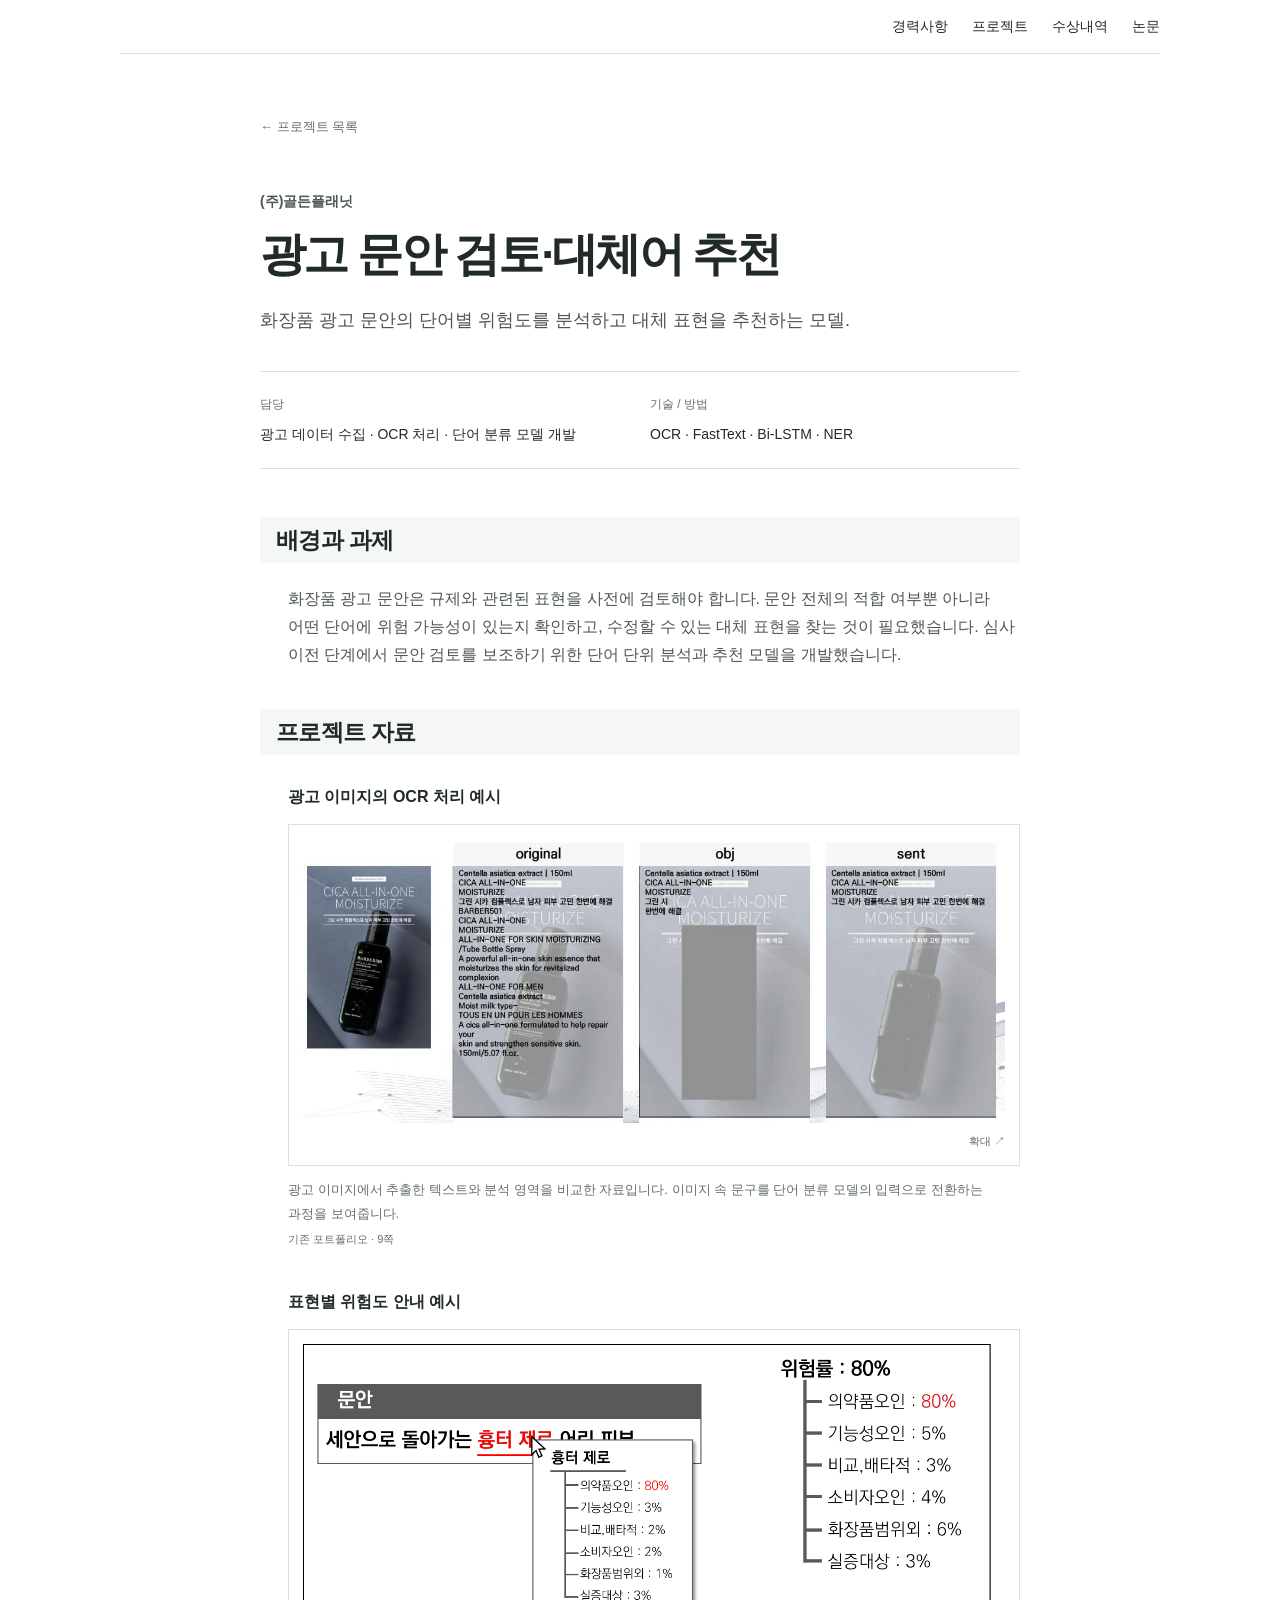
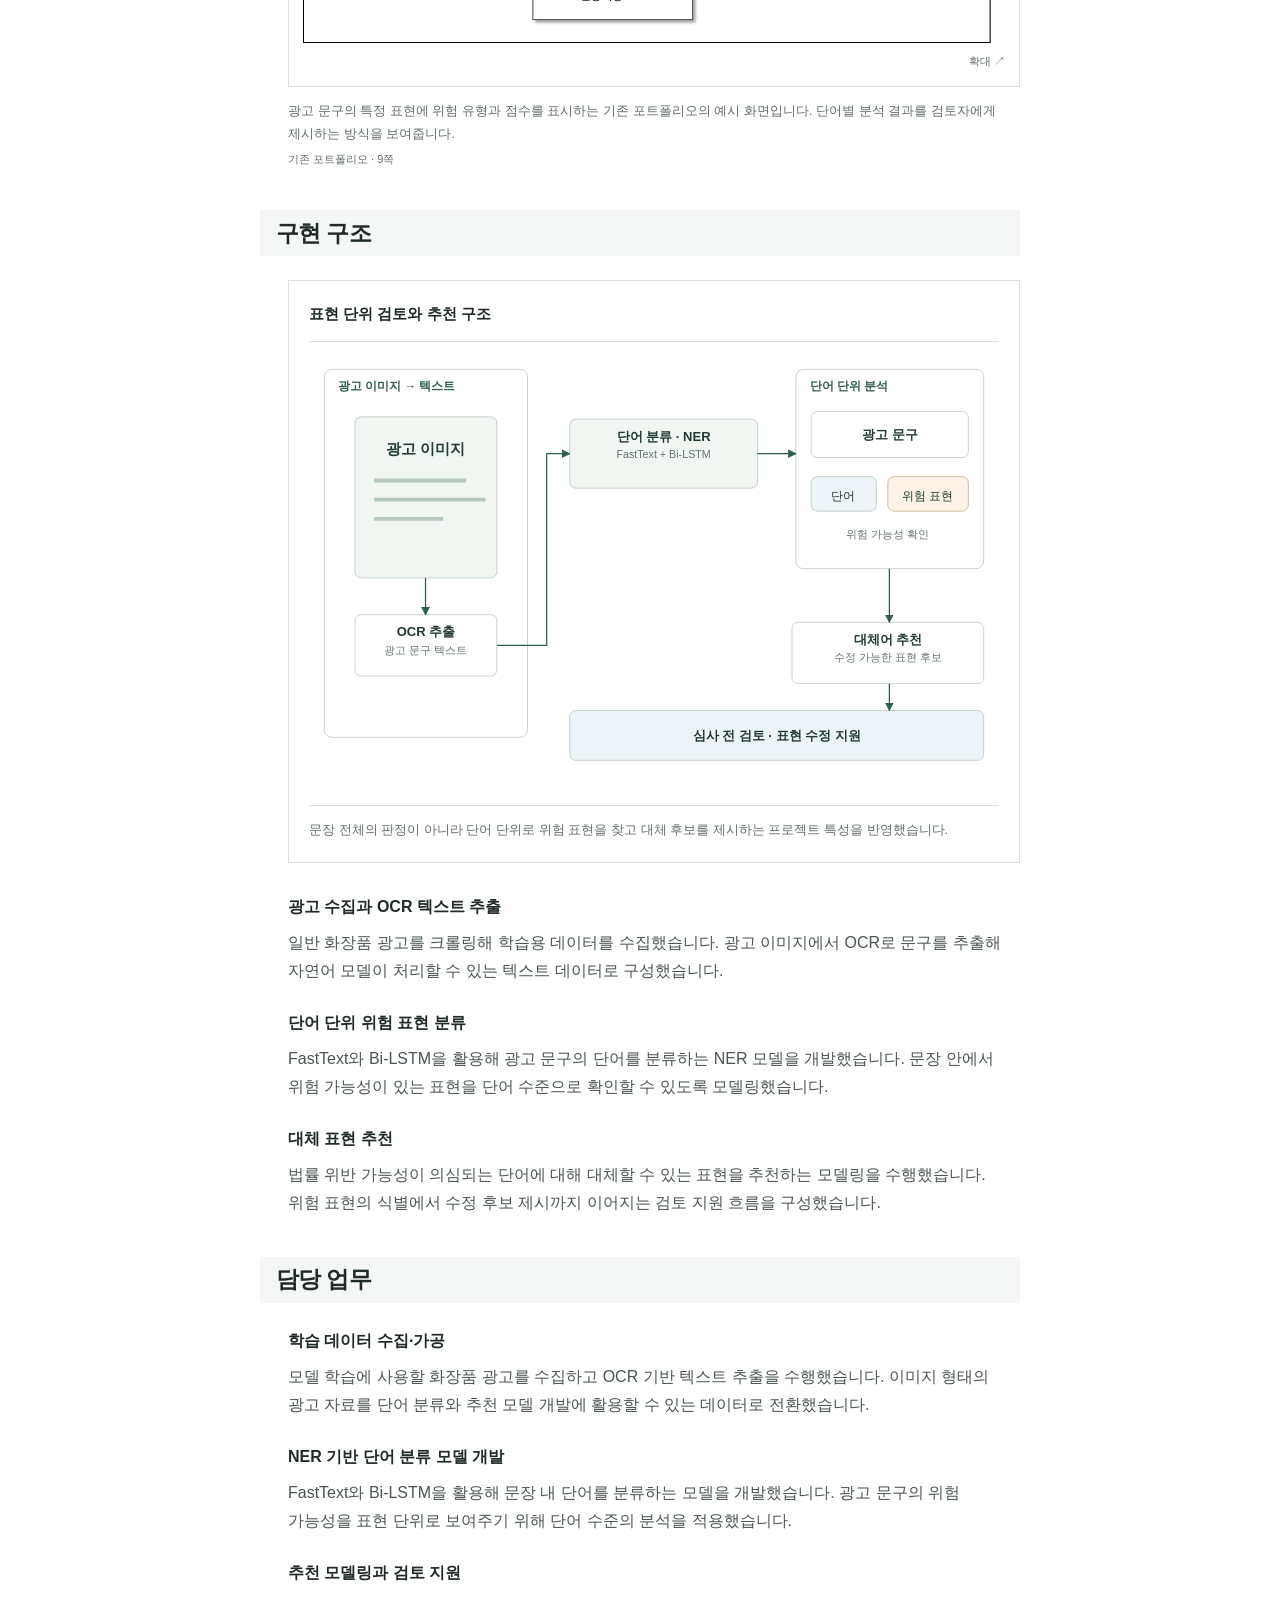
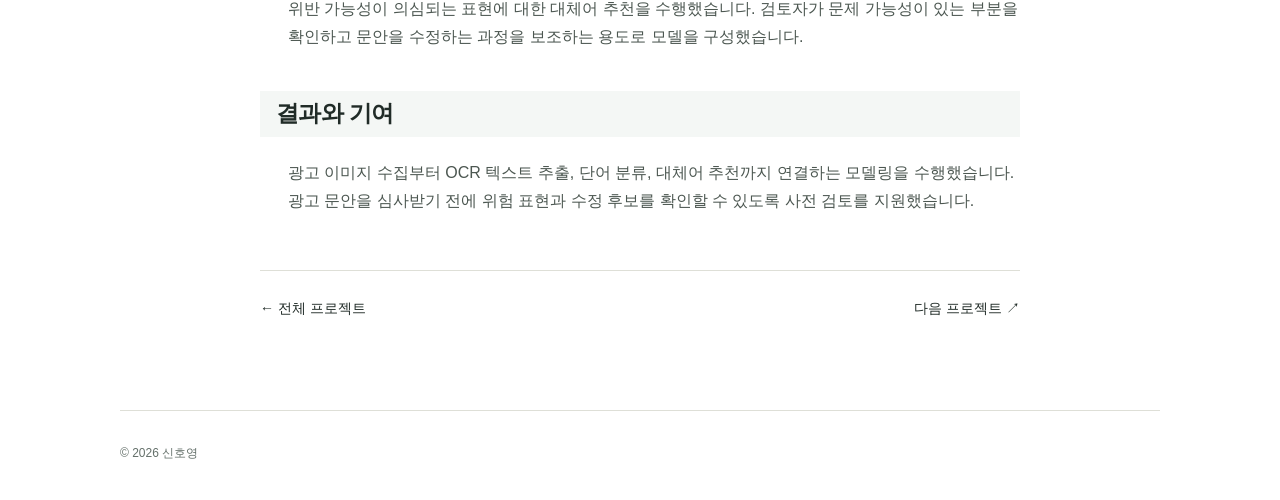
==== commit f4d05158: "Apply borderless section heading backgrounds across portfolio pages: project-ad-review.html" ====
--- a/project-ad-review.html
+++ b/project-ad-review.html
@@ -1 +1 @@
-<!doctype html><html lang="ko"><head><meta charset="utf-8"><meta name="viewport" content="width=device-width, initial-scale=1"><meta name="description" content="신호영 — 금융 AI 서비스, LLM·RAG·AI Agent 프로젝트"><title>광고 문안 검토·대체어 추천 — 신호영</title><link rel="stylesheet" href="style.css?v=20261018-gallery-9"><link rel="icon" href="favicon.svg" type="image/svg+xml"></head><body><a class="skip" href="#main">본문으로</a><div class="wrap"><header class="site-header site-header-main"><nav aria-label="주요 메뉴"><a href="./#experience">경력사항</a><a href="./#projects">프로젝트</a><a href="./#awards">수상내역</a><a href="./#papers">논문</a></nav></header><main class="detail project-detail" id="main"><a class="back" href="./#projects">← 프로젝트 목록</a><p class="eyebrow project-organization">(주)골든플래닛</p><h1>광고 문안 검토·대체어 추천</h1><p class="detail-lead">화장품 광고 문안의 단어별 위험도를 분석하고 대체 표현을 추천하는 모델.</p><dl class="facts project-facts"><div><dt>담당</dt><dd>광고 데이터 수집 · OCR 처리 · 단어 분류 모델 개발</dd></div><div><dt>기술 / 방법</dt><dd>OCR · FastText · Bi-LSTM · NER</dd></div></dl><section><h2>배경과 과제</h2><div class="section-content"><p>화장품 광고 문안은 규제와 관련된 표현을 사전에 검토해야 합니다. 문안 전체의 적합 여부뿐 아니라 어떤 단어에 위험 가능성이 있는지 확인하고, 수정할 수 있는 대체 표현을 찾는 것이 필요했습니다. 심사 이전 단계에서 문안 검토를 보조하기 위한 단어 단위 분석과 추천 모델을 개발했습니다.</p></div></section><section class="source-gallery"><h2>프로젝트 자료</h2><div class="section-content"><figure class="source-figure"><h3>광고 이미지의 OCR 처리 예시</h3><button class="source-image-open" type="button" aria-label="광고 이미지의 OCR 처리 예시 확대 보기"><img src="[data-uri]" alt="광고 이미지의 OCR 처리 예시" width="1187" height="480" loading="lazy" decoding="async"><span aria-hidden="true">확대 ↗</span></button><figcaption>광고 이미지에서 추출한 텍스트와 분석 영역을 비교한 자료입니다. 이미지 속 문구를 단어 분류 모델의 입력으로 전환하는 과정을 보여줍니다.<small>기존 포트폴리오 · 9쪽</small></figcaption></figure><figure class="source-figure"><h3>표현별 위험도 안내 예시</h3><button class="source-image-open" type="button" aria-label="표현별 위험도 안내 예시 확대 보기"><img src="[data-uri]" alt="표현별 위험도 안내 예시" width="1316" height="561" loading="lazy" decoding="async"><span aria-hidden="true">확대 ↗</span></button><figcaption>광고 문구의 특정 표현에 위험 유형과 점수를 표시하는 기존 포트폴리오의 예시 화면입니다. 단어별 분석 결과를 검토자에게 제시하는 방식을 보여줍니다.<small>기존 포트폴리오 · 9쪽</small></figcaption></figure></div></section><section><h2>구현 구조</h2><div class="section-content"><figure class="custom-diagram"><div class="custom-diagram-title">표현 단위 검토와 추천 구조</div><div class="diagram-scroll" tabindex="0" role="group" aria-label="표현 단위 검토와 추천 구조"><svg xmlns="http://www.w3.org/2000/svg" viewBox="0 0 900 570" role="img" aria-label="OCR에서 단어 위험 분석과 대체어 추천까지" style="font-family:-apple-system,BlinkMacSystemFont,Apple SD Gothic Neo,Malgun Gothic,sans-serif"><title>OCR에서 단어 위험 분석과 대체어 추천까지</title><defs><marker id="project-ad-review-0-arrow" viewBox="0 0 10 10" refX="9" refY="5" markerWidth="7" markerHeight="7" orient="auto-start-reverse"><path d="M0 0 L10 5 L0 10 Z" fill="#315d4c"/></marker></defs><rect x="20" y="20" width="265" height="480" rx="10" fill="#fff" stroke="#b6c7be"/><text x="38" y="47" fill="#315d4c" font-size="15" font-weight="600" text-anchor="start">광고 이미지 → 텍스트</text><rect x="60" y="82" width="185" height="210" rx="8" fill="#f1f6f3" stroke="#b6c7be"/><text x="152" y="130" fill="#243b32" font-size="20" font-weight="600" text-anchor="middle">광고 이미지</text><path d="M85 165 h120" stroke="#b6c7be" stroke-width="5"/><path d="M85 190 h145" stroke="#b6c7be" stroke-width="5"/><path d="M85 215 h90" stroke="#b6c7be" stroke-width="5"/><rect x="60" y="340" width="185" height="80" rx="8" fill="white" stroke="#b6c7be"/><text x="152.5" y="368" fill="#243b32" font-size="17" font-weight="600" text-anchor="middle">OCR 추출</text><text x="152.5" y="391" fill="#64756e" font-size="14" font-weight="400" text-anchor="middle">광고 문구 텍스트</text><polyline points="152,292 152,340" fill="none" stroke="#315d4c" stroke-width="1.6"  marker-end="url(#project-ad-review-0-arrow)"/><rect x="340" y="85" width="245" height="90" rx="8" fill="#f1f6f3" stroke="#b6c7be"/><text x="462.5" y="113" fill="#243b32" font-size="17" font-weight="600" text-anchor="middle">단어 분류 · NER</text><text x="462.5" y="136" fill="#64756e" font-size="14" font-weight="400" text-anchor="middle">FastText + Bi-LSTM</text><polyline points="245,380 310,380 310,130 340,130" fill="none" stroke="#315d4c" stroke-width="1.6"  marker-end="url(#project-ad-review-0-arrow)"/><rect x="635" y="20" width="245" height="260" rx="10" fill="#fff" stroke="#b6c7be"/><text x="653" y="47" fill="#315d4c" font-size="15" font-weight="600" text-anchor="start">단어 단위 분석</text><rect x="655" y="75" width="205" height="60" rx="8" fill="white" stroke="#b6c7be"/><text x="757.5" y="111.0" fill="#243b32" font-size="17" font-weight="600" text-anchor="middle">광고 문구</text><rect x="655" y="160" width="85" height="45" rx="8" fill="#edf3f7" stroke="#b6c7be"/><text x="697" y="190" fill="#243b32" font-size="16" font-weight="400" text-anchor="middle">단어</text><rect x="755" y="160" width="105" height="45" rx="8" fill="#fbf2e8" stroke="#c5ad86"/><text x="807" y="190" fill="#243b32" font-size="15" font-weight="400" text-anchor="middle">위험 표현</text><text x="755" y="240" fill="#64756e" font-size="14" font-weight="400" text-anchor="middle">위험 가능성 확인</text><polyline points="585,130 635,130" fill="none" stroke="#315d4c" stroke-width="1.6"  marker-end="url(#project-ad-review-0-arrow)"/><rect x="630" y="350" width="250" height="80" rx="8" fill="white" stroke="#b6c7be"/><text x="755.0" y="378" fill="#243b32" font-size="17" font-weight="600" text-anchor="middle">대체어 추천</text><text x="755.0" y="401" fill="#64756e" font-size="14" font-weight="400" text-anchor="middle">수정 가능한 표현 후보</text><polyline points="757,280 757,350" fill="none" stroke="#315d4c" stroke-width="1.6"  marker-end="url(#project-ad-review-0-arrow)"/><rect x="340" y="465" width="540" height="65" rx="8" fill="#edf3f7" stroke="#b6c7be"/><text x="610.0" y="503.5" fill="#243b32" font-size="17" font-weight="600" text-anchor="middle">심사 전 검토 · 표현 수정 지원</text><polyline points="757,430 757,465" fill="none" stroke="#315d4c" stroke-width="1.6"  marker-end="url(#project-ad-review-0-arrow)"/></svg></div><figcaption>문장 전체의 판정이 아니라 단어 단위로 위험 표현을 찾고 대체 후보를 제시하는 프로젝트 특성을 반영했습니다.</figcaption></figure><h3>광고 수집과 OCR 텍스트 추출</h3><p>일반 화장품 광고를 크롤링해 학습용 데이터를 수집했습니다. 광고 이미지에서 OCR로 문구를 추출해 자연어 모델이 처리할 수 있는 텍스트 데이터로 구성했습니다.</p><h3>단어 단위 위험 표현 분류</h3><p>FastText와 Bi-LSTM을 활용해 광고 문구의 단어를 분류하는 NER 모델을 개발했습니다. 문장 안에서 위험 가능성이 있는 표현을 단어 수준으로 확인할 수 있도록 모델링했습니다.</p><h3>대체 표현 추천</h3><p>법률 위반 가능성이 의심되는 단어에 대해 대체할 수 있는 표현을 추천하는 모델링을 수행했습니다. 위험 표현의 식별에서 수정 후보 제시까지 이어지는 검토 지원 흐름을 구성했습니다.</p></div></section><section><h2>담당 업무</h2><div class="section-content"><h3>학습 데이터 수집·가공</h3><p>모델 학습에 사용할 화장품 광고를 수집하고 OCR 기반 텍스트 추출을 수행했습니다. 이미지 형태의 광고 자료를 단어 분류와 추천 모델 개발에 활용할 수 있는 데이터로 전환했습니다.</p><h3>NER 기반 단어 분류 모델 개발</h3><p>FastText와 Bi-LSTM을 활용해 문장 내 단어를 분류하는 모델을 개발했습니다. 광고 문구의 위험 가능성을 표현 단위로 보여주기 위해 단어 수준의 분석을 적용했습니다.</p><h3>추천 모델링과 검토 지원</h3><p>위반 가능성이 의심되는 표현에 대한 대체어 추천을 수행했습니다. 검토자가 문제 가능성이 있는 부분을 확인하고 문안을 수정하는 과정을 보조하는 용도로 모델을 구성했습니다.</p></div></section><section><h2>결과와 기여</h2><div class="section-content"><p>광고 이미지 수집부터 OCR 텍스트 추출, 단어 분류, 대체어 추천까지 연결하는 모델링을 수행했습니다. 광고 문안을 심사받기 전에 위험 표현과 수정 후보를 확인할 수 있도록 사전 검토를 지원했습니다.</p></div></section><div class="detail-next"><a href="./#projects">← 전체 프로젝트</a><a href="project-churn.html">다음 프로젝트 ↗</a></div></main><dialog class="source-lightbox" aria-label="프로젝트 자료 확대"><div class="source-lightbox-bar"><span>프로젝트 자료</span><button type="button" class="source-lightbox-close" aria-label="확대 이미지 닫기">닫기 ×</button></div><div class="source-lightbox-scroll"><img alt=""></div></dialog><script>(()=>{const dialog=document.querySelector('.source-lightbox');const image=dialog.querySelector('img');const label=dialog.querySelector('.source-lightbox-bar span');document.querySelectorAll('.source-image-open').forEach(button=>button.addEventListener('click',()=>{const original=button.querySelector('img');image.src=original.currentSrc||original.src;image.alt=original.alt;label.textContent=original.alt;dialog.showModal();}));dialog.querySelector('.source-lightbox-close').addEventListener('click',()=>dialog.close());dialog.addEventListener('click',event=>{if(event.target===dialog)dialog.close();});})();</script><footer class="site-footer"><div>© 2026 신호영</div></footer></div></body></html>
+<!doctype html><html lang="ko"><head><meta charset="utf-8"><meta name="viewport" content="width=device-width, initial-scale=1"><meta name="description" content="신호영 — 금융 AI 서비스, LLM·RAG·AI Agent 프로젝트"><title>광고 문안 검토·대체어 추천 — 신호영</title><link rel="stylesheet" href="style.css?v=20261018-headings-12"><link rel="icon" href="favicon.svg" type="image/svg+xml"></head><body><a class="skip" href="#main">본문으로</a><div class="wrap"><header class="site-header site-header-main"><nav aria-label="주요 메뉴"><a href="./#experience">경력사항</a><a href="./#projects">프로젝트</a><a href="./#awards">수상내역</a><a href="./#papers">논문</a></nav></header><main class="detail project-detail" id="main"><a class="back" href="./#projects">← 프로젝트 목록</a><p class="eyebrow project-organization">(주)골든플래닛</p><h1>광고 문안 검토·대체어 추천</h1><p class="detail-lead">화장품 광고 문안의 단어별 위험도를 분석하고 대체 표현을 추천하는 모델.</p><dl class="facts project-facts"><div><dt>담당</dt><dd>광고 데이터 수집 · OCR 처리 · 단어 분류 모델 개발</dd></div><div><dt>기술 / 방법</dt><dd>OCR · FastText · Bi-LSTM · NER</dd></div></dl><section><h2>배경과 과제</h2><div class="section-content"><p>화장품 광고 문안은 규제와 관련된 표현을 사전에 검토해야 합니다. 문안 전체의 적합 여부뿐 아니라 어떤 단어에 위험 가능성이 있는지 확인하고, 수정할 수 있는 대체 표현을 찾는 것이 필요했습니다. 심사 이전 단계에서 문안 검토를 보조하기 위한 단어 단위 분석과 추천 모델을 개발했습니다.</p></div></section><section class="source-gallery"><h2>프로젝트 자료</h2><div class="section-content"><figure class="source-figure"><h3>광고 이미지의 OCR 처리 예시</h3><button class="source-image-open" type="button" aria-label="광고 이미지의 OCR 처리 예시 확대 보기"><img src="[data-uri]" alt="광고 이미지의 OCR 처리 예시" width="1187" height="480" loading="lazy" decoding="async"><span aria-hidden="true">확대 ↗</span></button><figcaption>광고 이미지에서 추출한 텍스트와 분석 영역을 비교한 자료입니다. 이미지 속 문구를 단어 분류 모델의 입력으로 전환하는 과정을 보여줍니다.<small>기존 포트폴리오 · 9쪽</small></figcaption></figure><figure class="source-figure"><h3>표현별 위험도 안내 예시</h3><button class="source-image-open" type="button" aria-label="표현별 위험도 안내 예시 확대 보기"><img src="[data-uri]" alt="표현별 위험도 안내 예시" width="1316" height="561" loading="lazy" decoding="async"><span aria-hidden="true">확대 ↗</span></button><figcaption>광고 문구의 특정 표현에 위험 유형과 점수를 표시하는 기존 포트폴리오의 예시 화면입니다. 단어별 분석 결과를 검토자에게 제시하는 방식을 보여줍니다.<small>기존 포트폴리오 · 9쪽</small></figcaption></figure></div></section><section><h2>구현 구조</h2><div class="section-content"><figure class="custom-diagram"><div class="custom-diagram-title">표현 단위 검토와 추천 구조</div><div class="diagram-scroll" tabindex="0" role="group" aria-label="표현 단위 검토와 추천 구조"><svg xmlns="http://www.w3.org/2000/svg" viewBox="0 0 900 570" role="img" aria-label="OCR에서 단어 위험 분석과 대체어 추천까지" style="font-family:-apple-system,BlinkMacSystemFont,Apple SD Gothic Neo,Malgun Gothic,sans-serif"><title>OCR에서 단어 위험 분석과 대체어 추천까지</title><defs><marker id="project-ad-review-0-arrow" viewBox="0 0 10 10" refX="9" refY="5" markerWidth="7" markerHeight="7" orient="auto-start-reverse"><path d="M0 0 L10 5 L0 10 Z" fill="#315d4c"/></marker></defs><rect x="20" y="20" width="265" height="480" rx="10" fill="#fff" stroke="#b6c7be"/><text x="38" y="47" fill="#315d4c" font-size="15" font-weight="600" text-anchor="start">광고 이미지 → 텍스트</text><rect x="60" y="82" width="185" height="210" rx="8" fill="#f1f6f3" stroke="#b6c7be"/><text x="152" y="130" fill="#243b32" font-size="20" font-weight="600" text-anchor="middle">광고 이미지</text><path d="M85 165 h120" stroke="#b6c7be" stroke-width="5"/><path d="M85 190 h145" stroke="#b6c7be" stroke-width="5"/><path d="M85 215 h90" stroke="#b6c7be" stroke-width="5"/><rect x="60" y="340" width="185" height="80" rx="8" fill="white" stroke="#b6c7be"/><text x="152.5" y="368" fill="#243b32" font-size="17" font-weight="600" text-anchor="middle">OCR 추출</text><text x="152.5" y="391" fill="#64756e" font-size="14" font-weight="400" text-anchor="middle">광고 문구 텍스트</text><polyline points="152,292 152,340" fill="none" stroke="#315d4c" stroke-width="1.6"  marker-end="url(#project-ad-review-0-arrow)"/><rect x="340" y="85" width="245" height="90" rx="8" fill="#f1f6f3" stroke="#b6c7be"/><text x="462.5" y="113" fill="#243b32" font-size="17" font-weight="600" text-anchor="middle">단어 분류 · NER</text><text x="462.5" y="136" fill="#64756e" font-size="14" font-weight="400" text-anchor="middle">FastText + Bi-LSTM</text><polyline points="245,380 310,380 310,130 340,130" fill="none" stroke="#315d4c" stroke-width="1.6"  marker-end="url(#project-ad-review-0-arrow)"/><rect x="635" y="20" width="245" height="260" rx="10" fill="#fff" stroke="#b6c7be"/><text x="653" y="47" fill="#315d4c" font-size="15" font-weight="600" text-anchor="start">단어 단위 분석</text><rect x="655" y="75" width="205" height="60" rx="8" fill="white" stroke="#b6c7be"/><text x="757.5" y="111.0" fill="#243b32" font-size="17" font-weight="600" text-anchor="middle">광고 문구</text><rect x="655" y="160" width="85" height="45" rx="8" fill="#edf3f7" stroke="#b6c7be"/><text x="697" y="190" fill="#243b32" font-size="16" font-weight="400" text-anchor="middle">단어</text><rect x="755" y="160" width="105" height="45" rx="8" fill="#fbf2e8" stroke="#c5ad86"/><text x="807" y="190" fill="#243b32" font-size="15" font-weight="400" text-anchor="middle">위험 표현</text><text x="755" y="240" fill="#64756e" font-size="14" font-weight="400" text-anchor="middle">위험 가능성 확인</text><polyline points="585,130 635,130" fill="none" stroke="#315d4c" stroke-width="1.6"  marker-end="url(#project-ad-review-0-arrow)"/><rect x="630" y="350" width="250" height="80" rx="8" fill="white" stroke="#b6c7be"/><text x="755.0" y="378" fill="#243b32" font-size="17" font-weight="600" text-anchor="middle">대체어 추천</text><text x="755.0" y="401" fill="#64756e" font-size="14" font-weight="400" text-anchor="middle">수정 가능한 표현 후보</text><polyline points="757,280 757,350" fill="none" stroke="#315d4c" stroke-width="1.6"  marker-end="url(#project-ad-review-0-arrow)"/><rect x="340" y="465" width="540" height="65" rx="8" fill="#edf3f7" stroke="#b6c7be"/><text x="610.0" y="503.5" fill="#243b32" font-size="17" font-weight="600" text-anchor="middle">심사 전 검토 · 표현 수정 지원</text><polyline points="757,430 757,465" fill="none" stroke="#315d4c" stroke-width="1.6"  marker-end="url(#project-ad-review-0-arrow)"/></svg></div><figcaption>문장 전체의 판정이 아니라 단어 단위로 위험 표현을 찾고 대체 후보를 제시하는 프로젝트 특성을 반영했습니다.</figcaption></figure><h3>광고 수집과 OCR 텍스트 추출</h3><p>일반 화장품 광고를 크롤링해 학습용 데이터를 수집했습니다. 광고 이미지에서 OCR로 문구를 추출해 자연어 모델이 처리할 수 있는 텍스트 데이터로 구성했습니다.</p><h3>단어 단위 위험 표현 분류</h3><p>FastText와 Bi-LSTM을 활용해 광고 문구의 단어를 분류하는 NER 모델을 개발했습니다. 문장 안에서 위험 가능성이 있는 표현을 단어 수준으로 확인할 수 있도록 모델링했습니다.</p><h3>대체 표현 추천</h3><p>법률 위반 가능성이 의심되는 단어에 대해 대체할 수 있는 표현을 추천하는 모델링을 수행했습니다. 위험 표현의 식별에서 수정 후보 제시까지 이어지는 검토 지원 흐름을 구성했습니다.</p></div></section><section><h2>담당 업무</h2><div class="section-content"><h3>학습 데이터 수집·가공</h3><p>모델 학습에 사용할 화장품 광고를 수집하고 OCR 기반 텍스트 추출을 수행했습니다. 이미지 형태의 광고 자료를 단어 분류와 추천 모델 개발에 활용할 수 있는 데이터로 전환했습니다.</p><h3>NER 기반 단어 분류 모델 개발</h3><p>FastText와 Bi-LSTM을 활용해 문장 내 단어를 분류하는 모델을 개발했습니다. 광고 문구의 위험 가능성을 표현 단위로 보여주기 위해 단어 수준의 분석을 적용했습니다.</p><h3>추천 모델링과 검토 지원</h3><p>위반 가능성이 의심되는 표현에 대한 대체어 추천을 수행했습니다. 검토자가 문제 가능성이 있는 부분을 확인하고 문안을 수정하는 과정을 보조하는 용도로 모델을 구성했습니다.</p></div></section><section><h2>결과와 기여</h2><div class="section-content"><p>광고 이미지 수집부터 OCR 텍스트 추출, 단어 분류, 대체어 추천까지 연결하는 모델링을 수행했습니다. 광고 문안을 심사받기 전에 위험 표현과 수정 후보를 확인할 수 있도록 사전 검토를 지원했습니다.</p></div></section><div class="detail-next"><a href="./#projects">← 전체 프로젝트</a><a href="project-churn.html">다음 프로젝트 ↗</a></div></main><dialog class="source-lightbox" aria-label="프로젝트 자료 확대"><div class="source-lightbox-bar"><span>프로젝트 자료</span><button type="button" class="source-lightbox-close" aria-label="확대 이미지 닫기">닫기 ×</button></div><div class="source-lightbox-scroll"><img alt=""></div></dialog><script>(()=>{const dialog=document.querySelector('.source-lightbox');const image=dialog.querySelector('img');const label=dialog.querySelector('.source-lightbox-bar span');document.querySelectorAll('.source-image-open').forEach(button=>button.addEventListener('click',()=>{const original=button.querySelector('img');image.src=original.currentSrc||original.src;image.alt=original.alt;label.textContent=original.alt;dialog.showModal();}));dialog.querySelector('.source-lightbox-close').addEventListener('click',()=>dialog.close());dialog.addEventListener('click',event=>{if(event.target===dialog)dialog.close();});})();</script><footer class="site-footer"><div>© 2026 신호영</div></footer></div></body></html>
--- a/style.css
+++ b/style.css
@@ -50,3 +50,15 @@
 /* Figures extracted from the original project portfolio. */
 .source-figure{margin:28px 0 38px}.source-figure h3{margin:0 0 13px!important;font-size:16px}.source-image-open{position:relative;display:block;width:100%;border:1px solid var(--line);background:#fff;padding:14px;cursor:zoom-in;text-align:left}.source-image-open img{display:block;width:100%;height:auto;background:#fff}.source-image-open>span{display:block;text-align:right;font-size:11px;color:var(--muted);margin-top:9px}.source-figure figcaption{font-size:13px;line-height:1.8;color:var(--muted);margin-top:12px}.source-figure figcaption small{display:block;font-size:11px;margin-top:5px}.source-lightbox{width:min(96vw,1800px);max-width:96vw;max-height:94vh;border:1px solid var(--line);padding:18px;background:#fff;color:var(--ink)}.source-lightbox::backdrop{background:rgba(20,30,25,.72)}.source-lightbox-bar{display:flex;justify-content:space-between;align-items:center;gap:20px;margin-bottom:18px;font-size:14px;font-weight:600}.source-lightbox-close{border:1px solid var(--line);background:#fff;color:var(--ink);font-size:13px;padding:6px 14px;cursor:pointer;white-space:nowrap}.source-lightbox-scroll{overflow:auto;max-height:calc(94vh - 100px);background:#fff}.source-lightbox-scroll img{display:block;width:auto;height:auto;max-width:none;background:#fff}
 @media(max-width:560px){.source-image-open{padding:8px}.source-figure figcaption{font-size:12px}.source-figure{margin:24px 0 32px}.source-lightbox{padding:12px}.source-lightbox-bar{font-size:12px;gap:12px}}
+
+/* Thesis case study. */
+.research .section-content{margin-left:28px}.research-author{font-size:14px;color:var(--muted);margin-top:-13px;margin-bottom:28px}.research-toc{display:flex;flex-wrap:wrap;gap:10px 24px;margin-bottom:45px;font-size:13px}.research-toc a{text-decoration:underline;text-underline-offset:5px}.research-table-scroll{overflow:auto;margin:24px 0;scrollbar-width:thin}.research-table{width:100%;border-collapse:collapse;font-size:13px;line-height:1.65;min-width:610px;text-align:left}.research-table caption{text-align:left;font-size:12px;color:var(--muted);padding-bottom:12px}.research-table th,.research-table td{padding:13px 11px;border-bottom:1px solid var(--line);vertical-align:top}.research-table thead th{font-weight:650;color:var(--ink);border-top:1px solid var(--ink);border-bottom:1px solid var(--ink);white-space:nowrap}.research-table tbody th{font-weight:400}.research-table td{font-variant-numeric:tabular-nums}.research-models{display:grid;grid-template-columns:1fr 1fr;gap:28px;padding:20px 0;border-top:1px solid var(--line);border-bottom:1px solid var(--line);margin:22px 0}.research-models h4{font-size:14px;margin:0 0 9px;font-weight:600}.research-models p{font-size:13px;line-height:1.9;margin:0!important}.research-equation{display:flex;align-items:center;justify-content:center;gap:10px;padding:24px 15px;border:1px solid var(--line);font-size:17px;line-height:1.8;margin:24px 0;overflow:auto;white-space:nowrap}.equation-fraction{display:inline-flex;flex-direction:column;text-align:center;font-size:15px}.equation-fraction>span:first-child{border-bottom:1px solid var(--ink);padding:0 6px 4px}.equation-fraction>span:last-child{padding-top:4px}.research-note{font-size:12px;color:var(--muted)!important;line-height:1.9}.research-original-table{border-top:1px solid var(--line);padding:17px 0}.research-original-table summary{cursor:pointer;font-size:14px;font-weight:600}.research-original-table .source-figure{margin-bottom:0}.research-list{font-size:14px;line-height:1.9;margin:15px 0 24px}.research-list li+li{margin-top:7px}.research-credit{font-size:11px;line-height:1.9;border-top:1px solid var(--line);padding-top:24px;margin-top:48px;color:var(--muted)!important}
+@media(max-width:560px){.research .section-content{margin-left:16px}.research-models{grid-template-columns:1fr;gap:20px}.research-equation{font-size:14px;gap:7px;padding:19px 9px}.equation-fraction{font-size:11px}.research-toc{gap:10px 16px;font-size:12px}.research-author{font-size:12px;line-height:1.9}.research-facts{grid-template-columns:1fr}.research-table{font-size:12px}}
+
+/* Subtle full-width heading rows on the portfolio index. */
+.portfolio-main>.section>.section-head{background:#f4f7f5;border:0;padding:7px 16px;align-items:center;min-height:46px;margin-bottom:26px;gap:16px}.portfolio-main>.section>.section-head h2{font-size:23px;line-height:1.35;font-weight:750}.portfolio-main .section-list>.section-body{padding:0 16px}.portfolio-main .section-head .career-total{line-height:1.5}
+@media(max-width:560px){.portfolio-main>.section>.section-head{padding:6px 12px;min-height:42px;margin-bottom:22px;gap:10px}.portfolio-main>.section>.section-head h2{font-size:21px}.portfolio-main .section-list>.section-body{padding:0 12px}}
+
+/* Shared borderless heading rows on detail pages. */
+.detail>section>h2{display:flex;align-items:center;min-height:46px;background:#f4f7f5;border:0;padding:7px 16px;margin:0 0 22px;font-size:23px;line-height:1.35;font-weight:750}
+@media(max-width:560px){.detail>section>h2{min-height:42px;padding:6px 12px;font-size:21px;margin-bottom:20px}}
